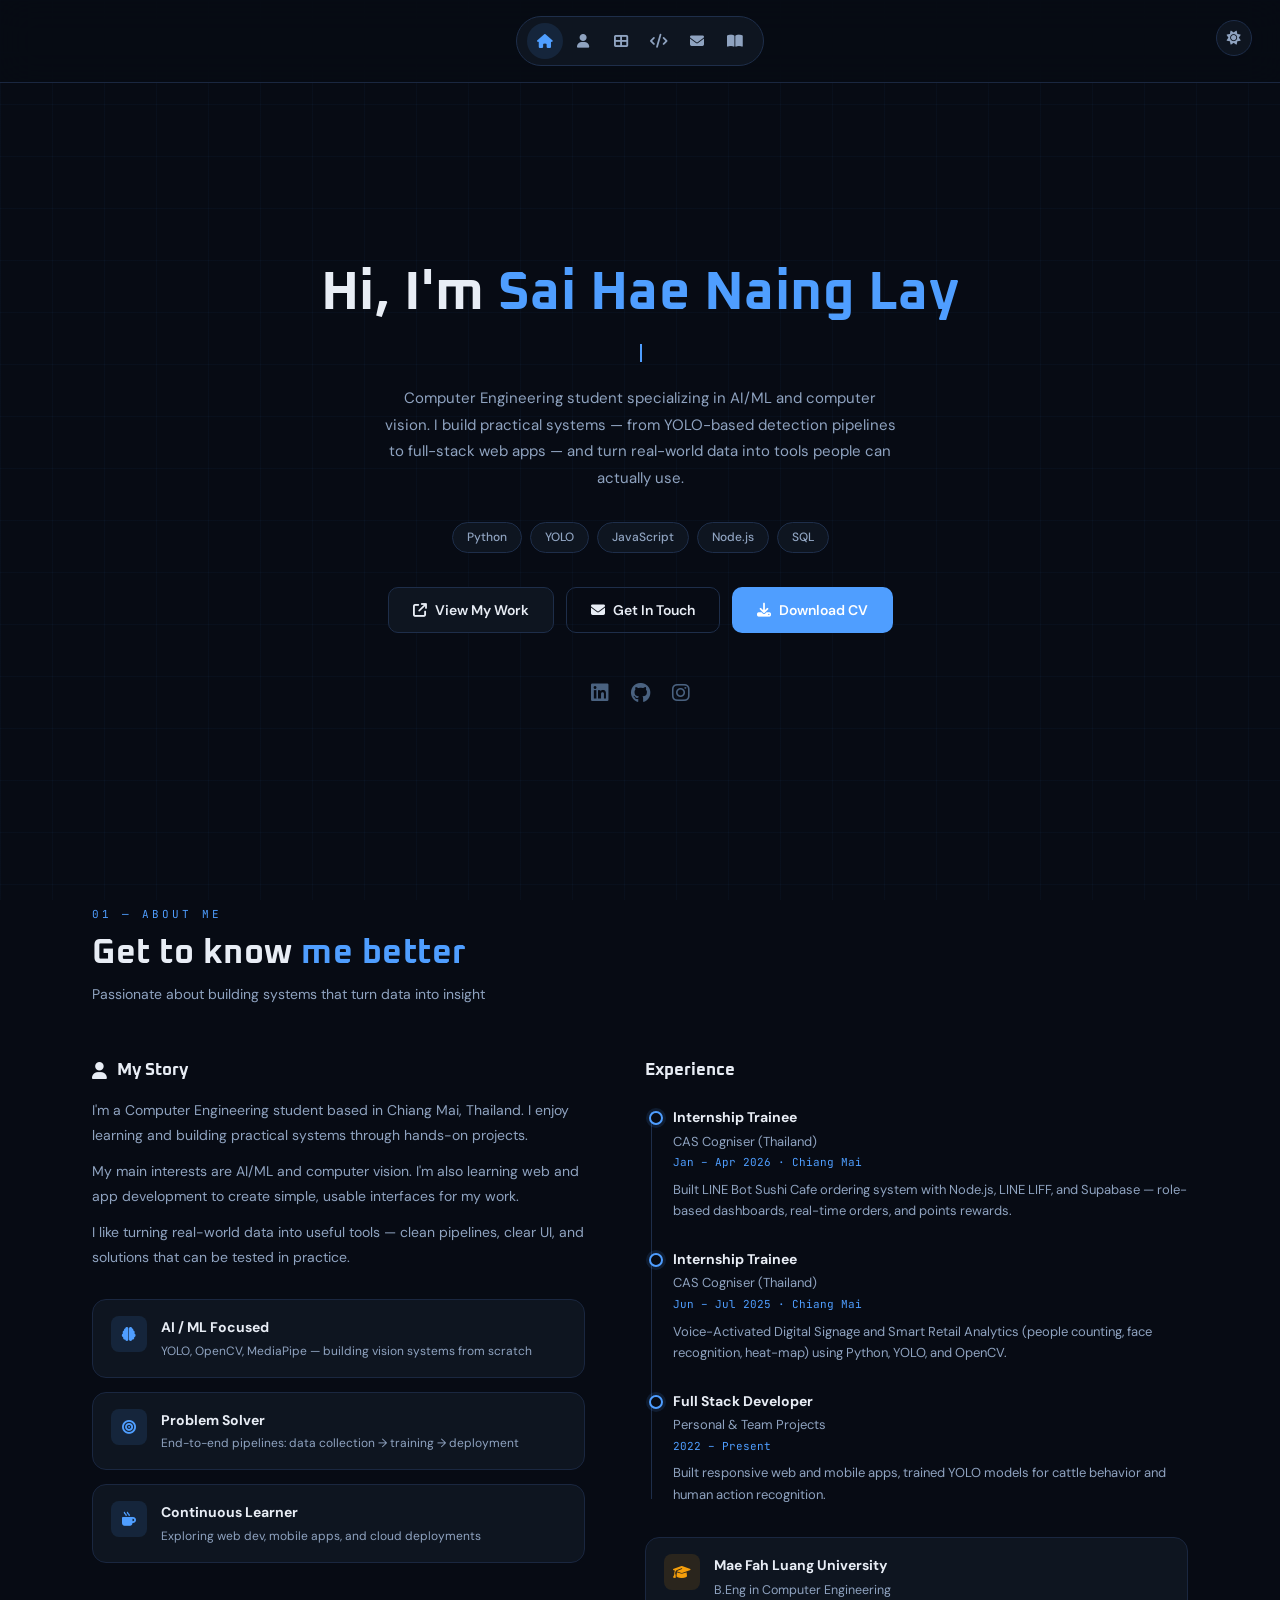
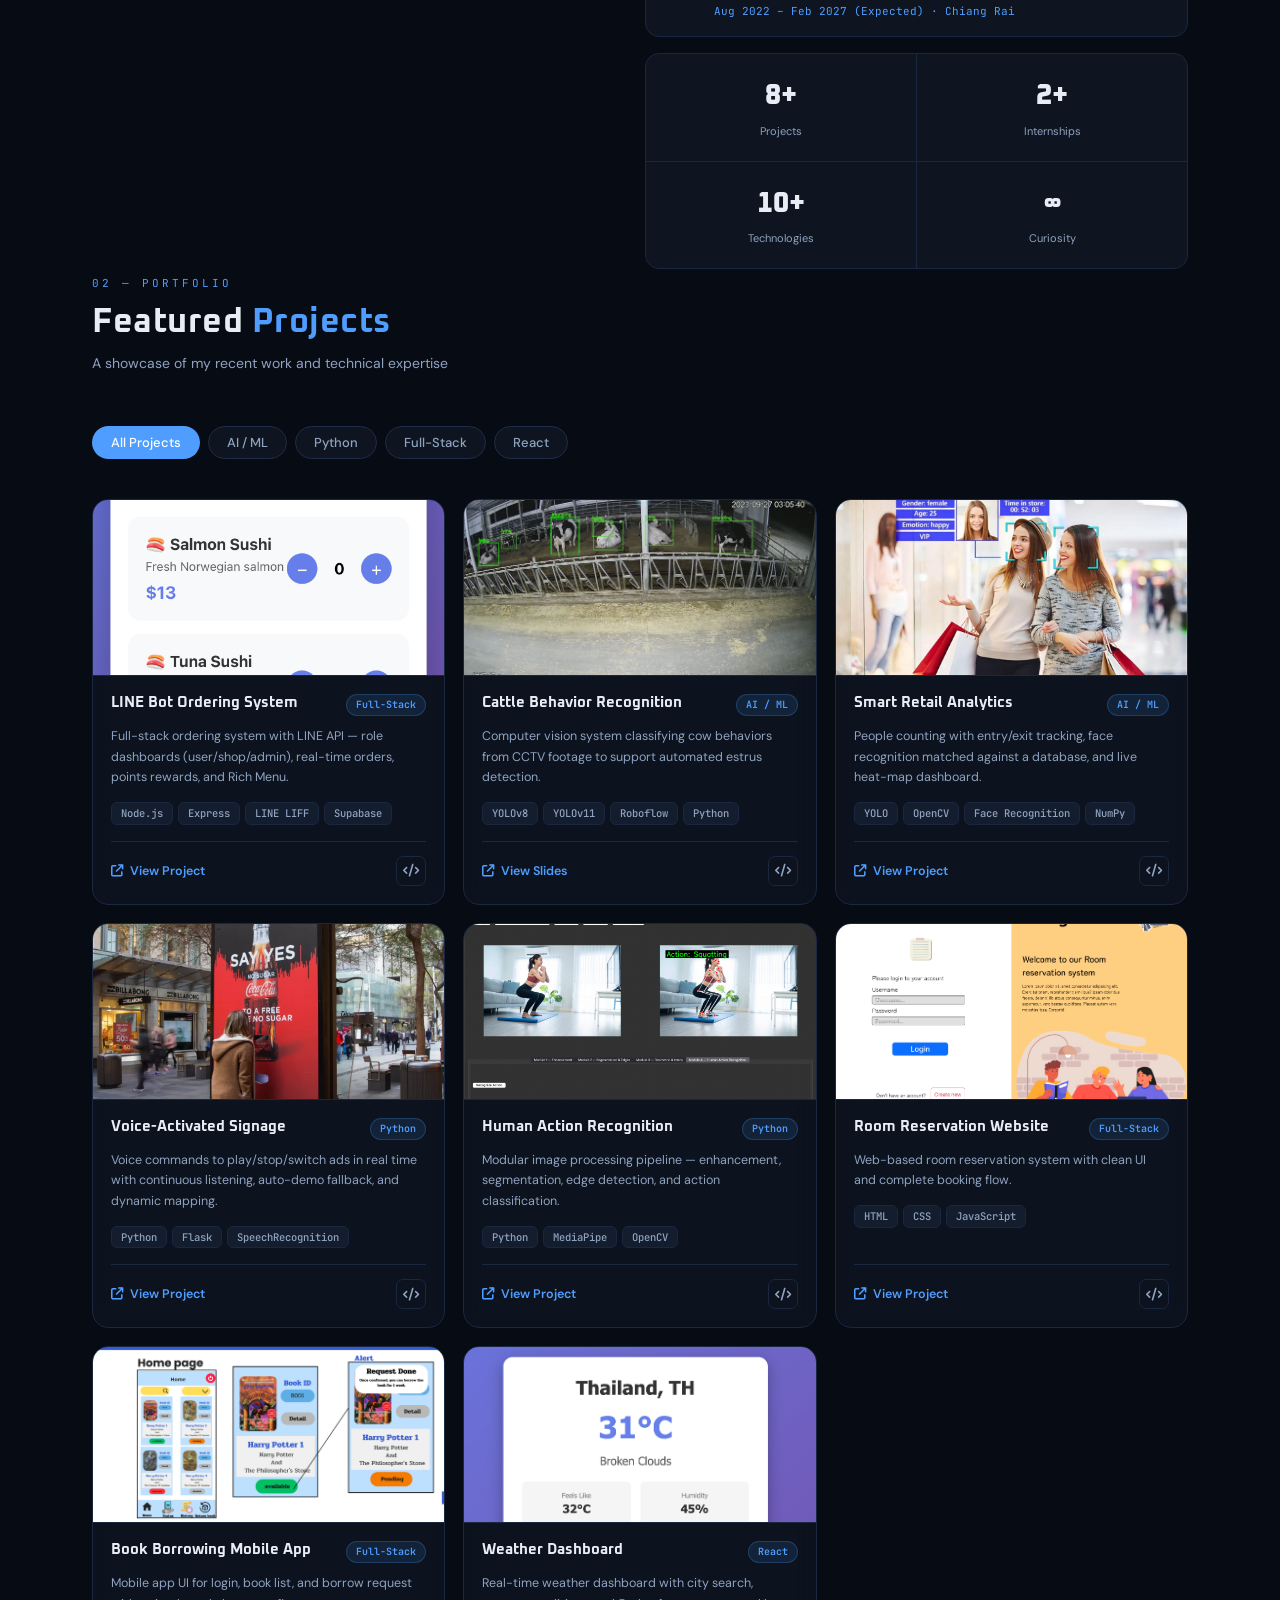
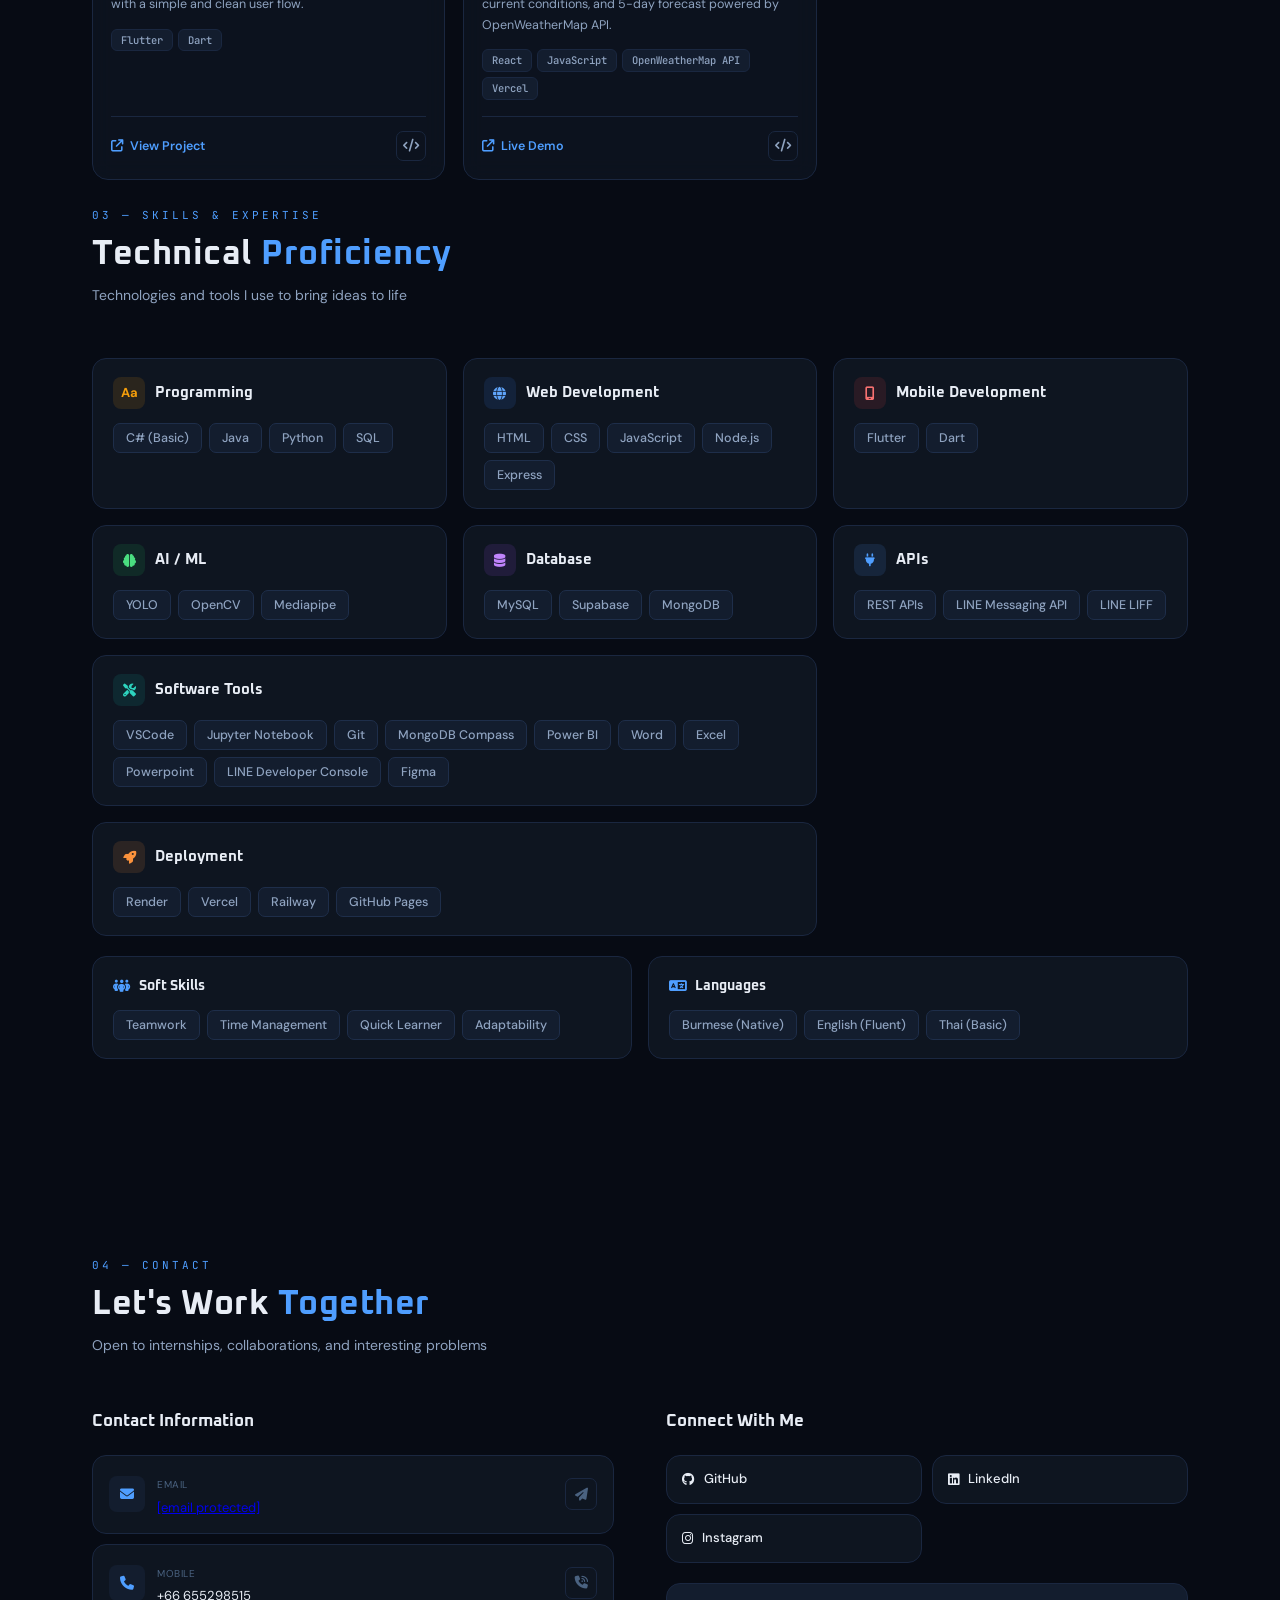
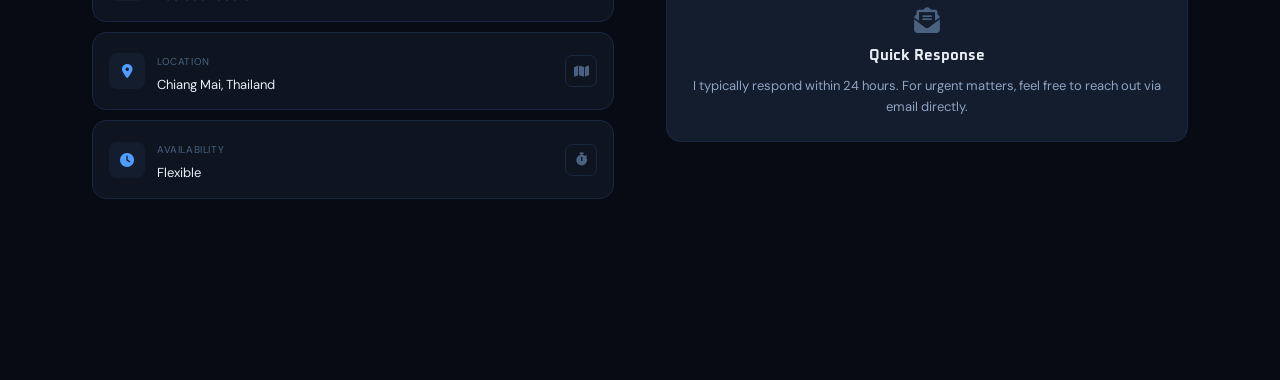
==== index.html @ f3f1a15b "Add Education" ====
<!DOCTYPE html>
<html lang="en">

<head>
  <meta charset="UTF-8" />
  <meta name="viewport" content="width=device-width, initial-scale=1.0" />
  <title>Sai Hae Naing Lay | Portfolio</title>
  <link rel="preconnect" href="https://fonts.googleapis.com" />
  <link rel="preconnect" href="https://fonts.gstatic.com" crossorigin />
  <link
    href="https://fonts.googleapis.com/css2?family=Oxanium:wght@400;500;600;700;800&family=DM+Sans:wght@300;400;500;600&family=JetBrains+Mono:wght@400;500&display=swap"
    rel="stylesheet" />
  <link rel="stylesheet" href="https://cdnjs.cloudflare.com/ajax/libs/font-awesome/6.5.0/css/all.min.css" />
  <link rel="stylesheet" href="style.css" />
</head>

<body>

  <!-- NAV — pill style -->
  <nav id="navbar">
    <div class="nav-inner">
      <ul class="nav-links">
        <li><a href="#home" class="active"><i class="fas fa-house"></i> <span class="tip">Home</span></a></li>
        <li><a href="#about"><i class="fas fa-user"></i> <span class="tip">About</span></a></li>
        <li><a href="#portfolio"><i class="fas fa-table-cells-large"></i> <span class="tip">Projects</span></a></li>
        <li><a href="#skills"><i class="fas fa-code"></i> <span class="tip">Skills</span></a></li>
        <li><a href="#contact"><i class="fas fa-envelope"></i> <span class="tip">Contact</span></a></li>
        <li><a href="blog.html"><i class="fas fa-book-open"></i> <span class="tip">Blog</span></a></li>
      </ul>
    </div>
    <button class="theme-toggle" id="themeToggle" aria-label="Toggle theme">
      <i class="fas fa-sun"></i>
    </button>
  </nav>

  <!-- HERO -->
  <section class="hero" id="home">
    <div class="grid-bg"></div>
    <div class="hero-inner">
      <h1 class="hero-title">Hi, I'm <span class="hero-name">Sai Hae Naing Lay</span></h1>
      <p class="hero-role"><span id="typed"></span><span class="cursor"></span></p>
      <p class="hero-desc">
        Computer Engineering student specializing in AI/ML and computer vision. I build practical systems — from
        YOLO-based detection pipelines to full-stack web apps — and turn real-world data into tools people can actually
        use.
      </p>
      <div class="hero-tags">
        <span class="tag">Python</span><span class="tag">YOLO</span>
        <span class="tag">JavaScript</span><span class="tag">Node.js</span><span class="tag">SQL</span>
      </div>
      <div class="hero-actions">
        <a href="#portfolio" class="btn btn-outline"><i class="fas fa-arrow-up-right-from-square"></i> View My Work</a>
        <a href="#contact" class="btn btn-ghost"><i class="fas fa-envelope"></i> Get In Touch</a>
        <a href="Professional_CV.pdf" target="_blank" class="btn btn-primary"><i class="fas fa-download"></i> Download
          CV</a>
      </div>
      <div class="hero-social">
        <a href="https://www.linkedin.com/in/sai-hae-naing-lay-784866288" target="_blank" aria-label="LinkedIn"><i
            class="fab fa-linkedin"></i></a>
        <a href="https://github.com/AnitaMaxWynn901" target="_blank" aria-label="GitHub"><i
            class="fab fa-github"></i></a>
        <a href="https://www.instagram.com/layhn._0" target="_blank" aria-label="Instagram"><i
            class="fab fa-instagram"></i></a>
      </div>
    </div>
  </section>

  <!-- ABOUT -->
  <section id="about" class="section">
    <div class="grid-bg"></div>
    <div class="section-inner container">
      <div class="section-label">01 — About Me</div>
      <h2 class="section-title">Get to know <span>me better</span></h2>
      <p class="section-sub">Passionate about building systems that turn data into insight</p>

      <div class="about-grid">
        <div class="about-left">
          <div class="story-block">
            <h3><i class="fas fa-user"></i> My Story</h3>
            <p>I'm a Computer Engineering student based in Chiang Mai, Thailand. I enjoy learning and building practical
              systems through hands-on projects.</p>
            <p>My main interests are AI/ML and computer vision. I'm also learning web and app development to create
              simple, usable interfaces for my work.</p>
            <p>I like turning real-world data into useful tools — clean pipelines, clear UI, and solutions that can be
              tested in practice.</p>
          </div>
          <div class="traits">
            <div class="trait">
              <div class="trait-icon"><i class="fas fa-brain"></i></div>
              <div><strong>AI / ML Focused</strong>
                <p>YOLO, OpenCV, MediaPipe — building vision systems from scratch</p>
              </div>
            </div>
            <div class="trait">
              <div class="trait-icon"><i class="fas fa-bullseye"></i></div>
              <div><strong>Problem Solver</strong>
                <p>End-to-end pipelines: data collection → training → deployment</p>
              </div>
            </div>
            <div class="trait">
              <div class="trait-icon"><i class="fas fa-mug-hot"></i></div>
              <div><strong>Continuous Learner</strong>
                <p>Exploring web dev, mobile apps, and cloud deployments</p>
              </div>
            </div>
          </div>
        </div>

        <div class="about-right">
          <h3>Experience</h3>
          <div class="timeline">
            <div class="timeline-item">
              <div class="tl-dot"></div>
              <div class="tl-body">
                <h4>Internship Trainee</h4>
                <p class="tl-company">CAS Cogniser (Thailand)</p>
                <p class="tl-date">Jan – Apr 2026 · Chiang Mai</p>
                <p>Built LINE Bot Sushi Cafe ordering system with Node.js, LINE LIFF, and Supabase — role-based
                  dashboards, real-time orders, and points rewards.</p>
              </div>
            </div>
            <div class="timeline-item">
              <div class="tl-dot"></div>
              <div class="tl-body">
                <h4>Internship Trainee</h4>
                <p class="tl-company">CAS Cogniser (Thailand)</p>
                <p class="tl-date">Jun – Jul 2025 · Chiang Mai</p>
                <p>Voice-Activated Digital Signage and Smart Retail Analytics (people counting, face recognition,
                  heat-map) using Python, YOLO, and OpenCV.</p>
              </div>
            </div>
            <div class="timeline-item">
              <div class="tl-dot"></div>
              <div class="tl-body">
                <h4>Full Stack Developer</h4>
                <p class="tl-company">Personal &amp; Team Projects</p>
                <p class="tl-date">2022 – Present</p>
                <p>Built responsive web and mobile apps, trained YOLO models for cattle behavior and human action
                  recognition.</p>
              </div>
            </div>
          </div>
          <div class="edu-card">
            <div class="edu-header">
              <div class="edu-icon"><i class="fas fa-graduation-cap"></i></div>
              <div>
                <h4>Mae Fah Luang University</h4>
                <p class="edu-degree">B.Eng in Computer Engineering</p>
                <p class="edu-date">Aug 2022 – Feb 2027 (Expected) · Chiang Rai</p>
              </div>
            </div>
          </div>

          <div class="stats-card">
            <div class="stat"><span class="stat-num">8+</span><span class="stat-label">Projects</span></div>
            <div class="stat"><span class="stat-num">2+</span><span class="stat-label">Internships</span></div>
            <div class="stat"><span class="stat-num">10+</span><span class="stat-label">Technologies</span></div>
            <div class="stat"><span class="stat-num">∞</span><span class="stat-label">Curiosity</span></div>
          </div>
        </div>
      </div>
    </div>
  </section>

  <!-- PORTFOLIO -->
  <section id="portfolio" class="section">
    <div class="grid-bg"></div>
    <div class="section-inner container">
      <div class="section-label">02 — Portfolio</div>
      <h2 class="section-title">Featured <span>Projects</span></h2>
      <p class="section-sub">A showcase of my recent work and technical expertise</p>

      <div class="filter-tabs">
        <button class="filter-btn active" data-filter="all">All Projects</button>
        <button class="filter-btn" data-filter="ai">AI / ML</button>
        <button class="filter-btn" data-filter="python">Python</button>
        <button class="filter-btn" data-filter="fullstack">Full-Stack</button>
        <button class="filter-btn" data-filter="react">React</button>
      </div>

      <div class="projects-grid">

        <article class="project-card" data-category="fullstack">
          <div class="project-img-wrap">
            <img src="images/line-bot-sushi.png" alt="LINE Bot">
            <div class="project-overlay"><a href="https://github.com/AnitaMaxWynn901/LINE-app" target="_blank"
                class="overlay-btn"><i class="fas fa-eye"></i></a></div>
          </div>
          <div class="project-body">
            <div class="project-header">
              <h3>LINE Bot Ordering System</h3><span class="project-badge">Full-Stack</span>
            </div>
            <p>Full-stack ordering system with LINE API — role dashboards (user/shop/admin), real-time orders, points
              rewards, and Rich Menu.</p>
            <div class="project-tags"><span>Node.js</span><span>Express</span><span>LINE
                LIFF</span><span>Supabase</span></div>
            <div class="project-actions">
              <a href="https://github.com/AnitaMaxWynn901/LINE-app" target="_blank" class="proj-link"><i
                  class="fas fa-arrow-up-right-from-square"></i> View Project</a>
              <a href="https://github.com/AnitaMaxWynn901/LINE-app" target="_blank" class="proj-link-code"><i
                  class="fas fa-code"></i></a>
            </div>
          </div>
        </article>

        <article class="project-card" data-category="ai">
          <div class="project-img-wrap">
            <img src="images/Result.png" alt="Cow Behavior">
            <div class="project-overlay"><a href="Presentation_Slides.pdf" target="_blank" class="overlay-btn"><i
                  class="fas fa-eye"></i></a></div>
          </div>
          <div class="project-body">
            <div class="project-header">
              <h3>Cattle Behavior Recognition</h3><span class="project-badge">AI / ML</span>
            </div>
            <p>Computer vision system classifying cow behaviors from CCTV footage to support automated estrus detection.
            </p>
            <div class="project-tags"><span>YOLOv8</span><span>YOLOv11</span><span>Roboflow</span><span>Python</span>
            </div>
            <div class="project-actions">
              <a href="Presentation_Slides.pdf" target="_blank" class="proj-link"><i
                  class="fas fa-arrow-up-right-from-square"></i> View Slides</a>
              <a href="Presentation_Slides.pdf" target="_blank" class="proj-link-code"><i class="fas fa-code"></i></a>
            </div>
          </div>
        </article>

        <article class="project-card" data-category="ai">
          <div class="project-img-wrap">
            <img src="images/face-recognition.jpg" alt="Smart Retail">
            <div class="project-overlay"><a href="https://github.com/AnitaMaxWynn901/intern_project" target="_blank"
                class="overlay-btn"><i class="fas fa-eye"></i></a></div>
          </div>
          <div class="project-body">
            <div class="project-header">
              <h3>Smart Retail Analytics</h3><span class="project-badge">AI / ML</span>
            </div>
            <p>People counting with entry/exit tracking, face recognition matched against a database, and live heat-map
              dashboard.</p>
            <div class="project-tags"><span>YOLO</span><span>OpenCV</span><span>Face
                Recognition</span><span>NumPy</span></div>
            <div class="project-actions">
              <a href="https://github.com/AnitaMaxWynn901/intern_project" target="_blank" class="proj-link"><i
                  class="fas fa-arrow-up-right-from-square"></i> View Project</a>
              <a href="https://github.com/AnitaMaxWynn901/intern_project" target="_blank" class="proj-link-code"><i
                  class="fas fa-code"></i></a>
            </div>
          </div>
        </article>

        <article class="project-card" data-category="python">
          <div class="project-img-wrap">
            <img src="images/voice-controlled_ads.webp" alt="Voice Ads">
            <div class="project-overlay"><a href="https://github.com/AnitaMaxWynn901/mini_project" target="_blank"
                class="overlay-btn"><i class="fas fa-eye"></i></a></div>
          </div>
          <div class="project-body">
            <div class="project-header">
              <h3>Voice-Activated Signage</h3><span class="project-badge">Python</span>
            </div>
            <p>Voice commands to play/stop/switch ads in real time with continuous listening, auto-demo fallback, and
              dynamic mapping.</p>
            <div class="project-tags"><span>Python</span><span>Flask</span><span>SpeechRecognition</span></div>
            <div class="project-actions">
              <a href="https://github.com/AnitaMaxWynn901/mini_project" target="_blank" class="proj-link"><i
                  class="fas fa-arrow-up-right-from-square"></i> View Project</a>
              <a href="https://github.com/AnitaMaxWynn901/mini_project" target="_blank" class="proj-link-code"><i
                  class="fas fa-code"></i></a>
            </div>
          </div>
        </article>

        <article class="project-card" data-category="python">
          <div class="project-img-wrap">
            <img src="images/humanaction-reco.PNG" alt="Human Action Recognition">
            <div class="project-overlay"><a href="https://github.com/AnitaMaxWynn901/Image_Processing_GUI-app"
                target="_blank" class="overlay-btn"><i class="fas fa-eye"></i></a></div>
          </div>
          <div class="project-body">
            <div class="project-header">
              <h3>Human Action Recognition</h3><span class="project-badge">Python</span>
            </div>
            <p>Modular image processing pipeline — enhancement, segmentation, edge detection, and action classification.
            </p>
            <div class="project-tags"><span>Python</span><span>MediaPipe</span><span>OpenCV</span></div>
            <div class="project-actions">
              <a href="https://github.com/AnitaMaxWynn901/Image_Processing_GUI-app" target="_blank" class="proj-link"><i
                  class="fas fa-arrow-up-right-from-square"></i> View Project</a>
              <a href="https://github.com/AnitaMaxWynn901/Image_Processing_GUI-app" target="_blank"
                class="proj-link-code"><i class="fas fa-code"></i></a>
            </div>
          </div>
        </article>

        <article class="project-card" data-category="fullstack">
          <div class="project-img-wrap">
            <img src="images/room-reserve.PNG" alt="Room Reservation">
            <div class="project-overlay"><a href="https://github.com/lucasW289/roomReservation" target="_blank"
                class="overlay-btn"><i class="fas fa-eye"></i></a></div>
          </div>
          <div class="project-body">
            <div class="project-header">
              <h3>Room Reservation Website</h3><span class="project-badge">Full-Stack</span>
            </div>
            <p>Web-based room reservation system with clean UI and complete booking flow.</p>
            <div class="project-tags"><span>HTML</span><span>CSS</span><span>JavaScript</span></div>
            <div class="project-actions">
              <a href="https://github.com/lucasW289/roomReservation" target="_blank" class="proj-link"><i
                  class="fas fa-arrow-up-right-from-square"></i> View Project</a>
              <a href="https://github.com/lucasW289/roomReservation" target="_blank" class="proj-link-code"><i
                  class="fas fa-code"></i></a>
            </div>
          </div>
        </article>

        <article class="project-card" data-category="fullstack">
          <div class="project-img-wrap">
            <img src="images/book-borrow.PNG" alt="Book Borrowing">
            <div class="project-overlay"><a href="https://github.com/AnitaMaxWynn901/flutter_basics" target="_blank"
                class="overlay-btn"><i class="fas fa-eye"></i></a></div>
          </div>
          <div class="project-body">
            <div class="project-header">
              <h3>Book Borrowing Mobile App</h3><span class="project-badge">Full-Stack</span>
            </div>
            <p>Mobile app UI for login, book list, and borrow request with a simple and clean user flow.</p>
            <div class="project-tags"><span>Flutter</span><span>Dart</span></div>
            <div class="project-actions">
              <a href="https://github.com/AnitaMaxWynn901/flutter_basics" target="_blank" class="proj-link"><i
                  class="fas fa-arrow-up-right-from-square"></i> View Project</a>
              <a href="https://github.com/AnitaMaxWynn901/flutter_basics" target="_blank" class="proj-link-code"><i
                  class="fas fa-code"></i></a>
            </div>
          </div>
        </article>

        <article class="project-card" data-category="react">
          <div class="project-img-wrap">
            <img src="images/weather-dashboard.png" alt="Weather Dashboard">
            <div class="project-overlay"><a href="https://weather-dashboard-react-mauve.vercel.app/" target="_blank"
                class="overlay-btn"><i class="fas fa-eye"></i></a></div>
          </div>
          <div class="project-body">
            <div class="project-header">
              <h3>Weather Dashboard</h3><span class="project-badge">React</span>
            </div>
            <p>Real-time weather dashboard with city search, current conditions, and 5-day forecast powered by
              OpenWeatherMap API.</p>
            <div class="project-tags"><span>React</span><span>JavaScript</span><span>OpenWeatherMap
                API</span><span>Vercel</span></div>
            <div class="project-actions">
              <a href="https://weather-dashboard-react-mauve.vercel.app/" target="_blank" class="proj-link"><i
                  class="fas fa-arrow-up-right-from-square"></i> Live Demo</a>
              <a href="https://weather-dashboard-react-mauve.vercel.app/" target="_blank" class="proj-link-code"><i
                  class="fas fa-code"></i></a>
            </div>
          </div>
        </article>

      </div>
    </div>
  </section>

  <section id="skills" class="section">
    <div class="grid-bg"></div>
    <div class="section-inner container">
      <div class="section-label">03 — Skills &amp; Expertise</div>
      <h2 class="section-title">Technical <span>Proficiency</span></h2>
      <p class="section-sub">Technologies and tools I use to bring ideas to life</p>

      <div class="skills-layout">

        <div class="skill-cat">
          <div class="skill-cat-header"><span class="skill-cat-icon lang-icon">Aa</span>
            <h3>Programming</h3>
          </div>
          <div class="skill-chips"><span>C# (Basic)</span><span>Java</span><span>Python</span><span>SQL</span></div>
        </div>

        <div class="skill-cat">
          <div class="skill-cat-header"><span class="skill-cat-icon front-icon"><i class="fas fa-globe"></i></span>
            <h3>Web Development</h3>
          </div>
          <div class="skill-chips">
            <span>HTML</span><span>CSS</span><span>JavaScript</span><span>Node.js</span><span>Express</span>
          </div>
        </div>

        <div class="skill-cat">
          <div class="skill-cat-header"><span class="skill-cat-icon mobile-icon"><i
                class="fas fa-mobile-screen"></i></span>
            <h3>Mobile Development</h3>
          </div>
          <div class="skill-chips"><span>Flutter</span><span>Dart</span></div>
        </div>

        <div class="skill-cat">
          <div class="skill-cat-header"><span class="skill-cat-icon ai-icon"><i class="fas fa-brain"></i></span>
            <h3>AI / ML</h3>
          </div>
          <div class="skill-chips"><span>YOLO</span><span>OpenCV</span><span>Mediapipe</span></div>
        </div>

        <div class="skill-cat">
          <div class="skill-cat-header"><span class="skill-cat-icon db-icon"><i class="fas fa-database"></i></span>
            <h3>Database</h3>
          </div>
          <div class="skill-chips"><span>MySQL</span><span>Supabase</span><span>MongoDB</span></div>
        </div>

        <div class="skill-cat">
          <div class="skill-cat-header"><span class="skill-cat-icon api-icon"><i class="fas fa-plug"></i></span>
            <h3>APIs</h3>
          </div>
          <div class="skill-chips"><span>REST APIs</span><span>LINE Messaging API</span><span>LINE LIFF</span></div>
        </div>

        <div class="skill-cat skill-cat-wide">
          <div class="skill-cat-header"><span class="skill-cat-icon tools-icon"><i
                class="fas fa-screwdriver-wrench"></i></span>
            <h3>Software Tools</h3>
          </div>
          <div class="skill-chips"><span>VSCode</span><span>Jupyter Notebook</span><span>Git</span><span>MongoDB
              Compass</span><span>Power BI</span><span>Word</span><span>Excel</span><span>Powerpoint</span><span>LINE
              Developer Console</span><span>Figma</span></div>
        </div>

        <div class="skill-cat skill-cat-wide">
          <div class="skill-cat-header"><span class="skill-cat-icon deploy-icon"><i class="fas fa-rocket"></i></span>
            <h3>Deployment</h3>
          </div>
          <div class="skill-chips"><span>Render</span><span>Vercel</span><span>Railway</span><span>GitHub Pages</span>
          </div>
        </div>

      </div>

      <div class="skills-extra">
        <div class="skills-extra-card">
          <h4><i class="fas fa-people-group"></i> Soft Skills</h4>
          <div class="skill-chips"><span>Teamwork</span><span>Time Management</span><span>Quick
              Learner</span><span>Adaptability</span></div>
        </div>
        <div class="skills-extra-card">
          <h4><i class="fas fa-language"></i> Languages</h4>
          <div class="skill-chips"><span>Burmese (Native)</span><span>English (Fluent)</span><span>Thai (Basic)</span>
          </div>
        </div>
      </div>
    </div>
  </section>

  <!-- CONTACT -->
  <section id="contact" class="section">
    <div class="grid-bg"></div>
    <div class="section-inner container">
      <div class="section-label">04 — Contact</div>
      <h2 class="section-title">Let's Work <span>Together</span></h2>
      <p class="section-sub">Open to internships, collaborations, and interesting problems</p>

      <div class="contact-grid">
        <div class="contact-info">
          <h3>Contact Information</h3>
          <div class="contact-item">
            <div class="ci-icon"><i class="fas fa-envelope"></i></div>
            <div class="ci-text"><span>Email</span>
              <p><a href="/cdn-cgi/l/email-protection" class="__cf_email__"
                  data-cfemail="345c55515a555d5a5358554d0604745359555d581a575b59">[email&#160;protected]</a></p>
            </div>
            <a href="/cdn-cgi/l/email-protection#4d252c28232c24232a212c347f7d0d2a202c2421632e2220" class="ci-action"><i
                class="fas fa-paper-plane"></i></a>
          </div>
          <div class="contact-item">
            <div class="ci-icon"><i class="fas fa-phone"></i></div>
            <div class="ci-text"><span>Mobile</span>
              <p>+66 655298515</p>
            </div>
            <a href="tel:+66655298515" class="ci-action"><i class="fas fa-phone-volume"></i></a>
          </div>
          <div class="contact-item">
            <div class="ci-icon"><i class="fas fa-location-dot"></i></div>
            <div class="ci-text"><span>Location</span>
              <p>Chiang Mai, Thailand</p>
            </div>
            <div class="ci-action"><i class="fas fa-map"></i></div>
          </div>
          <div class="contact-item">
            <div class="ci-icon"><i class="fas fa-clock"></i></div>
            <div class="ci-text"><span>Availability</span>
              <p>Flexible</p>
            </div>
            <div class="ci-action"><i class="fas fa-stopwatch"></i></div>
          </div>
        </div>

        <div class="contact-right">
          <h3>Connect With Me</h3>
          <div class="social-grid">
            <a href="https://github.com/AnitaMaxWynn901" target="_blank" class="social-card"><i
                class="fab fa-github"></i> GitHub</a>
            <a href="https://www.linkedin.com/in/sai-hae-naing-lay-784866288" target="_blank" class="social-card"><i
                class="fab fa-linkedin"></i> LinkedIn</a>
            <a href="https://www.instagram.com/layhn._0" target="_blank" class="social-card"><i
                class="fab fa-instagram"></i> Instagram</a>
          </div>
          <div class="quick-response">
            <i class="fas fa-envelope-open-text"></i>
            <h4>Quick Response</h4>
            <p>I typically respond within 24 hours. For urgent matters, feel free to reach out via email directly.</p>
          </div>
        </div>
      </div>
    </div>
  </section>
---- style.css ----
/* ===== RESET & BASE ===== */
*, *::before, *::after { margin: 0; padding: 0; box-sizing: border-box; }

:root {
  --bg:        #070b14;
  --surface:   #0e1520;
  --surface2:  #131d2e;
  --border:    #1a2740;
  --border2:   #1e2e4a;
  --accent:    #4f9eff;
  --accent2:   #7ec8ff;
  --accent-glow: rgba(79,158,255,0.12);
  --text:      #e8edf5;
  --text2:     #8fa3c0;
  --text3:     #4a6280;
  --radius:    14px;
  --nav-h:     72px;
}

html { scroll-behavior: smooth; }

body {
  font-family: 'DM Sans', system-ui, sans-serif;
  background: var(--bg);
  color: var(--text);
  overflow-x: hidden;
  line-height: 1.6;
}

/* grid overlay */
body::before {
  content: '';
  position: fixed;
  inset: 0;
  background-image:
    linear-gradient(rgba(79,158,255,0.035) 1px, transparent 1px),
    linear-gradient(90deg, rgba(79,158,255,0.035) 1px, transparent 1px);
  background-size: 52px 52px;
  pointer-events: none;
  z-index: 0;
}

/* Light theme */
body.light {
  --bg:        #f2f4f8;
  --surface:   #ffffff;
  --surface2:  #e8ecf2;
  --border:    #d0d8e8;
  --border2:   #c0cce0;
  --text:      #0f1929;
  --text2:     #445066;
  --text3:     #8898aa;
  --accent-glow: rgba(79,158,255,0.09);
}

body.light::before {
  background-image:
    linear-gradient(rgba(79,158,255,0.06) 1px, transparent 1px),
    linear-gradient(90deg, rgba(79,158,255,0.06) 1px, transparent 1px);
}

/* ===== PILL NAVBAR ===== */
#navbar {
  position: fixed;
  top: 0; left: 0; right: 0;
  z-index: 100;
  display: flex;
  align-items: center;
  justify-content: center;
  padding: 16px 40px;
  background: rgba(7,11,20,0.82);
  backdrop-filter: blur(18px);
  border-bottom: 1px solid var(--border);
}

body.light #navbar {
  background: rgba(242,244,248,0.88);
}

.nav-inner {
  display: flex;
  align-items: center;
  gap: 4px;
  background: var(--surface);
  border: 1px solid var(--border2);
  border-radius: 999px;
  padding: 6px 10px;
}

.nav-links { display: flex; gap: 2px; list-style: none; }

.nav-links a {
  position: relative;
  display: flex;
  align-items: center;
  justify-content: center;
  width: 36px; height: 36px;
  border-radius: 50%;
  color: var(--text2);
  font-size: 14px;
  text-decoration: none;
  transition: all 0.2s;
}

.nav-links a:hover,
.nav-links a.active {
  background: var(--accent-glow);
  color: var(--accent);
}

.nav-links a .tip {
  position: absolute;
  top: calc(100% + 10px);
  left: 50%; transform: translateX(-50%);
  background: var(--surface2);
  border: 1px solid var(--border2);
  color: var(--text);
  font-size: 11px;
  padding: 4px 10px;
  border-radius: 8px;
  white-space: nowrap;
  opacity: 0;
  pointer-events: none;
  transition: opacity 0.16s;
  font-family: 'DM Sans', sans-serif;
}

.nav-links a:hover .tip { opacity: 1; }

.theme-toggle {
  position: fixed;
  right: 28px;
  top: 20px;
  display: flex; align-items: center; justify-content: center;
  width: 36px; height: 36px;
  background: var(--surface);
  border: 1px solid var(--border2);
  border-radius: 50%;
  color: var(--text2);
  font-size: 14px;
  cursor: pointer;
  transition: all 0.2s;
  z-index: 101;
}

.theme-toggle:hover { color: var(--accent); border-color: var(--accent); }

/* ===== GRID BG (section level) ===== */
.grid-bg {
  position: absolute;
  inset: 0;
  pointer-events: none;
  z-index: 0;
}

/* ===== SECTIONS ===== */
section {
  position: relative;
  min-height: 100vh;
  display: flex;
  align-items: center;
  justify-content: center;
}

.section-inner {
  position: relative;
  z-index: 1;
  padding: 120px 0 80px;
  width: 100%;
}

.container {
  max-width: 1160px;
  margin: 0 auto;
  padding: 0 32px;
}

/* Section header — tighter, more professional font sizes */
.section-label {
  display: inline-block;
  font-family: 'JetBrains Mono', monospace;
  font-size: 11px;
  letter-spacing: 3px;
  text-transform: uppercase;
  color: var(--accent);
  margin-bottom: 10px;
}

.section-title {
  font-family: 'Oxanium', sans-serif;
  font-size: clamp(22px, 3.2vw, 34px);
  font-weight: 700;
  color: var(--text);
  margin-bottom: 10px;
  line-height: 1.15;
  letter-spacing: 0.5px;
}

.section-title span { color: var(--accent); }

.section-sub {
  font-size: 14px;
  color: var(--text2);
  margin-bottom: 52px;
}

/* ===== HERO ===== */
.hero {
  flex-direction: column;
  justify-content: center;
  text-align: center;
  padding-top: var(--nav-h);
  min-height: 100vh;
  position: relative;
  z-index: 1;
}

.hero-inner {
  position: relative;
  z-index: 1;
  display: flex;
  flex-direction: column;
  align-items: center;
  max-width: 780px;
  margin: 0 auto;
  padding: 0 24px;
}

/* Hero title — also reduced for cleaner look */
.hero-title {
  font-family: 'Oxanium', sans-serif;
  font-size: clamp(26px, 4.8vw, 54px);
  font-weight: 700;
  line-height: 1.12;
  letter-spacing: 0.5px;
  color: var(--text);
  margin-bottom: 14px;
  animation: fadeDown 0.5s 0.05s ease both;
}

.hero-name { color: var(--accent); }

.hero-role {
  font-size: clamp(14px, 2vw, 18px);
  color: var(--text2);
  font-weight: 400;
  margin-bottom: 22px;
  height: 26px;
  animation: fadeDown 0.5s 0.12s ease both;
}

#typed { color: var(--accent); font-weight: 500; }

.cursor {
  display: inline-block; width: 2px; height: 1em;
  background: var(--accent); vertical-align: middle; margin-left: 2px;
  animation: blink 0.7s infinite;
}

@keyframes blink { 0%,49%{opacity:1} 50%,100%{opacity:0} }

.hero-desc {
  max-width: 520px;
  color: var(--text2);
  font-size: 15px;
  line-height: 1.78;
  margin-bottom: 30px;
  animation: fadeDown 0.5s 0.2s ease both;
}

.hero-tags {
  display: flex; flex-wrap: wrap; gap: 8px;
  justify-content: center;
  margin-bottom: 34px;
  animation: fadeDown 0.5s 0.26s ease both;
}

.tag {
  font-size: 12px;
  font-weight: 500;
  padding: 5px 14px;
  border-radius: 999px;
  border: 1px solid var(--border2);
  background: var(--surface);
  color: var(--text2);
  transition: all 0.2s;
}

.tag:hover { border-color: var(--accent); color: var(--accent); background: var(--accent-glow); }

.hero-actions {
  display: flex; flex-wrap: wrap; gap: 12px;
  justify-content: center;
  margin-bottom: 44px;
  animation: fadeDown 0.5s 0.32s ease both;
}

.btn {
  display: inline-flex; align-items: center; gap: 8px;
  padding: 11px 24px;
  border-radius: 10px;
  font-size: 14px;
  font-weight: 600;
  text-decoration: none;
  transition: all 0.2s;
  cursor: pointer;
  border: none;
}

.btn-outline {
  border: 1px solid var(--border2);
  color: var(--text);
  background: var(--surface);
}
.btn-outline:hover { border-color: var(--accent); color: var(--accent); background: var(--accent-glow); transform: translateY(-2px); }

.btn-ghost {
  border: 1px solid var(--border2);
  color: var(--text);
  background: transparent;
}
.btn-ghost:hover { border-color: var(--accent); color: var(--accent); background: var(--accent-glow); transform: translateY(-2px); }

.btn-primary {
  background: var(--accent);
  color: #fff;
  border: 1px solid transparent;
}
.btn-primary:hover { background: var(--accent2); transform: translateY(-2px); box-shadow: 0 8px 28px rgba(79,158,255,0.35); }

.hero-social {
  display: flex; gap: 22px; justify-content: center;
  animation: fadeDown 0.5s 0.38s ease both;
}

.hero-social a {
  font-size: 20px;
  color: var(--text3);
  text-decoration: none;
  transition: all 0.2s;
}
.hero-social a:hover { color: var(--accent); transform: translateY(-3px); }

@keyframes fadeDown {
  from { opacity: 0; transform: translateY(-12px); }
  to   { opacity: 1; transform: translateY(0); }
}

/* ===== ABOUT ===== */
.about-grid {
  display: grid;
  grid-template-columns: 1fr 1.1fr;
  gap: 60px;
  align-items: start;
}

.story-block h3 {
  font-family: 'Oxanium', sans-serif;
  font-size: 17px; font-weight: 700;
  margin-bottom: 14px;
  display: flex; align-items: center; gap: 10px;
  color: var(--text);
}

.story-block p { color: var(--text2); font-size: 14px; margin-bottom: 12px; line-height: 1.75; }

.traits { margin-top: 30px; display: flex; flex-direction: column; gap: 14px; }

.trait {
  display: flex; align-items: flex-start; gap: 14px;
  padding: 16px 18px;
  background: var(--surface);
  border: 1px solid var(--border);
  border-radius: var(--radius);
  transition: border-color 0.2s;
}
.trait:hover { border-color: var(--border2); }

.trait-icon {
  width: 36px; height: 36px; flex-shrink: 0;
  border-radius: 8px;
  background: var(--accent-glow);
  display: flex; align-items: center; justify-content: center;
  color: var(--accent); font-size: 14px;
}

.trait strong { display: block; font-size: 14px; color: var(--text); margin-bottom: 3px; }
.trait p { font-size: 12px; color: var(--text2); margin: 0; }

.about-right > h3 {
  font-family: 'Oxanium', sans-serif;
  font-size: 17px; font-weight: 700;
  margin-bottom: 22px; color: var(--text);
}

.timeline { position: relative; padding-left: 28px; margin-bottom: 32px; }

.timeline::before {
  content: '';
  position: absolute;
  left: 6px; top: 6px; bottom: 6px;
  width: 1px; background: var(--border2);
}

.timeline-item { position: relative; margin-bottom: 26px; }

.tl-dot {
  position: absolute;
  left: -24px; top: 5px;
  width: 14px; height: 14px;
  border-radius: 50%;
  background: var(--bg);
  border: 2px solid var(--accent);
  box-shadow: 0 0 0 3px var(--accent-glow);
}

.tl-body h4 { font-size: 14px; font-weight: 700; margin-bottom: 3px; color: var(--text); }
.tl-company { font-size: 13px; color: var(--text2); margin-bottom: 2px; }
.tl-date { font-size: 11px; color: var(--accent); font-family: 'JetBrains Mono', monospace; margin-bottom: 7px; }
.tl-body > p:last-child { font-size: 13px; color: var(--text2); line-height: 1.65; }

.stats-card {
  display: grid; grid-template-columns: 1fr 1fr;
  gap: 1px; background: var(--border);
  border: 1px solid var(--border); border-radius: var(--radius); overflow: hidden;
}

.stat {
  background: var(--surface); padding: 20px;
  display: flex; flex-direction: column; align-items: center; gap: 4px;
}

.stat-num {
  font-family: 'Oxanium', sans-serif;
  font-size: 28px; font-weight: 800; color: var(--text);
}

.stat-label { font-size: 11px; color: var(--text2); text-align: center; }

/* Education card */
.edu-card {
  padding: 16px 18px;
  background: var(--surface);
  border: 1px solid var(--border);
  border-radius: var(--radius);
  margin-bottom: 16px;
  transition: border-color 0.2s;
}
.edu-card:hover { border-color: var(--border2); }

.edu-header {
  display: flex; align-items: flex-start; gap: 14px;
}

.edu-icon {
  width: 36px; height: 36px; flex-shrink: 0;
  border-radius: 8px;
  background: rgba(245,158,11,0.12);
  display: flex; align-items: center; justify-content: center;
  color: #f59e0b; font-size: 14px;
}

.edu-header h4 { font-size: 14px; font-weight: 700; color: var(--text); margin-bottom: 3px; }
.edu-degree    { font-size: 12.5px; color: var(--text2); margin-bottom: 3px; }
.edu-date      { font-size: 11px; color: var(--accent); font-family: 'JetBrains Mono', monospace; }

/* ===== PORTFOLIO ===== */
.filter-tabs { display: flex; flex-wrap: wrap; gap: 8px; margin-bottom: 40px; }

.filter-btn {
  padding: 7px 18px;
  border-radius: 999px;
  font-size: 13px; font-weight: 500;
  border: 1px solid var(--border2);
  background: var(--surface);
  color: var(--text2);
  cursor: pointer; transition: all 0.2s;
  font-family: 'DM Sans', sans-serif;
}

.filter-btn.active, .filter-btn:hover {
  background: var(--accent); color: #fff; border-color: transparent;
}

.projects-grid {
  display: grid;
  grid-template-columns: repeat(3, 1fr);
  gap: 18px;
}

.project-card {
  background: rgba(14,21,32,0.85);
  border: 1px solid var(--border);
  border-radius: 16px; overflow: hidden;
  display: flex; flex-direction: column;
  transition: all 0.26s;
  backdrop-filter: blur(10px);
}

body.light .project-card { background: rgba(255,255,255,0.9); }

.project-card:hover {
  border-color: var(--accent);
  transform: translateY(-5px);
  box-shadow: 0 20px 50px rgba(0,0,0,0.4);
}

.project-card.hidden { display: none; }

.project-img-wrap {
  position: relative; overflow: hidden; height: 176px;
}

.project-img-wrap img {
  width: 100%; height: 100%;
  object-fit: cover; display: block;
  border-bottom: 1px solid var(--border);
  transition: transform 0.4s;
}

.project-card:hover .project-img-wrap img { transform: scale(1.05); }

.project-overlay {
  position: absolute; inset: 0;
  background: rgba(0,0,0,0.46);
  display: flex; align-items: center; justify-content: center; gap: 10px;
  opacity: 0; transition: opacity 0.24s;
}

.project-card:hover .project-overlay { opacity: 1; }

.overlay-btn {
  width: 40px; height: 40px; border-radius: 50%;
  background: rgba(255,255,255,0.14); border: 1px solid rgba(255,255,255,0.28);
  color: #fff; display: flex; align-items: center; justify-content: center;
  font-size: 15px; text-decoration: none; transition: background 0.2s;
}
.overlay-btn:hover { background: rgba(255,255,255,0.25); }

.project-body { padding: 18px; flex: 1; display: flex; flex-direction: column; }

.project-header {
  display: flex; justify-content: space-between; align-items: flex-start;
  gap: 8px; margin-bottom: 10px;
}

.project-header h3 {
  font-family: 'Oxanium', sans-serif;
  font-size: 14.5px; font-weight: 700; line-height: 1.3; color: var(--text);
}

.project-badge {
  flex-shrink: 0;
  padding: 2px 9px; border-radius: 999px;
  font-size: 10px; font-weight: 600;
  background: var(--accent-glow); color: var(--accent);
  border: 1px solid rgba(79,158,255,0.22);
  font-family: 'JetBrains Mono', monospace;
}

.project-body > p { font-size: 12.5px; color: var(--text2); line-height: 1.65; margin-bottom: 14px; }

.project-tags { display: flex; flex-wrap: wrap; gap: 5px; margin-bottom: 16px; }

.project-tags span {
  padding: 2px 9px; font-size: 10.5px; font-weight: 500;
  border-radius: 6px;
  background: var(--surface2); border: 1px solid var(--border);
  color: var(--text2);
  font-family: 'JetBrains Mono', monospace;
}

.project-actions {
  display: flex; align-items: center; justify-content: space-between;
  margin-top: auto; padding-top: 14px; border-top: 1px solid var(--border);
}

.proj-link {
  display: flex; align-items: center; gap: 6px;
  font-size: 12.5px; font-weight: 600;
  color: var(--accent); text-decoration: none; transition: gap 0.18s;
}
.proj-link:hover { gap: 10px; }

.proj-link-code {
  display: flex; align-items: center; justify-content: center;
  width: 30px; height: 30px;
  border: 1px solid var(--border);
  border-radius: 7px; font-size: 13px;
  color: var(--text2); text-decoration: none; transition: all 0.2s;
}
.proj-link-code:hover { border-color: var(--accent); color: var(--accent); }

/* ===== SKILLS ===== */
.skills-layout {
  display: grid;
  grid-template-columns: repeat(3, 1fr);
  gap: 16px;
  margin-bottom: 20px;
}

.skill-cat {
  padding: 18px 20px;
  background: var(--surface);
  border: 1px solid var(--border);
  border-radius: var(--radius);
  transition: border-color 0.2s;
}
.skill-cat:hover { border-color: var(--border2); }

.skill-cat-wide { grid-column: span 2; }

.skill-cat-header { display: flex; align-items: center; gap: 10px; margin-bottom: 14px; }
.skill-cat-header h3 { font-family: 'Oxanium', sans-serif; font-size: 15px; font-weight: 700; color: var(--text); }

.skill-cat-icon {
  width: 32px; height: 32px; border-radius: 8px;
  display: flex; align-items: center; justify-content: center;
  font-size: 13px; font-weight: 700; flex-shrink: 0;
}

.lang-icon   { background: rgba(245,158,11,0.12); color: #f59e0b; }
.front-icon  { background: rgba(59,130,246,0.12);  color: #60a5fa; }
.mobile-icon { background: rgba(239,68,68,0.12);   color: #f87171; }
.ai-icon     { background: rgba(34,197,94,0.12);   color: #4ade80; }
.db-icon     { background: rgba(168,85,247,0.12);  color: #c084fc; }
.api-icon    { background: rgba(79,158,255,0.12);  color: var(--accent); }
.tools-icon  { background: rgba(20,184,166,0.12);  color: #2dd4bf; }
.deploy-icon { background: rgba(251,146,60,0.12);  color: #fb923c; }

.skill-chips { display: flex; flex-wrap: wrap; gap: 7px; }

.skill-chips span {
  padding: 4px 12px; border-radius: 7px;
  font-size: 12.5px; font-weight: 500;
  background: var(--surface2); border: 1px solid var(--border2);
  color: var(--text2); transition: all 0.2s;
}
.skill-chips span:hover { border-color: var(--accent); color: var(--accent); background: var(--accent-glow); }

.skills-extra {
  display: grid; grid-template-columns: 1fr 1fr;
  gap: 16px; margin-top: 16px;
}

.skills-extra-card {
  padding: 18px 20px;
  background: var(--surface); border: 1px solid var(--border); border-radius: var(--radius);
}

.skills-extra-card h4 {
  font-family: 'Oxanium', sans-serif;
  font-size: 14px; font-weight: 700;
  color: var(--text); margin-bottom: 12px;
  display: flex; align-items: center; gap: 8px;
}

.skills-extra-card h4 i { color: var(--accent); }

/* ===== CONTACT ===== */
.contact-grid { display: grid; grid-template-columns: 1fr 1fr; gap: 52px; }

.contact-info > h3,
.contact-right > h3 {
  font-family: 'Oxanium', sans-serif;
  font-size: 17px; font-weight: 700; margin-bottom: 20px; color: var(--text);
}

.contact-item {
  display: flex; align-items: center; gap: 12px;
  padding: 14px 16px;
  background: var(--surface); border: 1px solid var(--border);
  border-radius: var(--radius); margin-bottom: 10px;
}

.ci-icon {
  width: 36px; height: 36px; flex-shrink: 0;
  border-radius: 8px; background: var(--surface2);
  display: flex; align-items: center; justify-content: center;
  font-size: 14px; color: var(--accent);
}

.ci-text { flex: 1; }
.ci-text span { font-size: 10px; color: var(--text3); text-transform: uppercase; letter-spacing: .06em; }
.ci-text p  { font-size: 13px; color: var(--text); margin-top: 2px; }

.ci-action {
  width: 32px; height: 32px; flex-shrink: 0;
  border: 1px solid var(--border); border-radius: 7px;
  display: flex; align-items: center; justify-content: center;
  font-size: 13px; color: var(--text3); text-decoration: none; transition: all 0.2s;
}
.ci-action:hover { border-color: var(--accent); color: var(--accent); }

.social-grid {
  display: grid; grid-template-columns: 1fr 1fr; gap: 10px; margin-bottom: 20px;
}

.social-card {
  display: flex; align-items: center; gap: 9px;
  padding: 13px 15px;
  background: var(--surface); border: 1px solid var(--border); border-radius: var(--radius);
  font-size: 13px; font-weight: 500; color: var(--text); text-decoration: none; transition: all 0.2s;
}
.social-card:hover { border-color: var(--accent); color: var(--accent); background: var(--accent-glow); }

.quick-response {
  padding: 24px; background: var(--surface2); border: 1px solid var(--border);
  border-radius: var(--radius); text-align: center;
}
.quick-response i { font-size: 26px; color: var(--text3); margin-bottom: 10px; display: block; }
.quick-response h4 { font-family: 'Oxanium', sans-serif; font-size: 15px; font-weight: 700; margin-bottom: 8px; color: var(--text); }
.quick-response p  { font-size: 13px; line-height: 1.6; color: var(--text2); }

/* ===== FOOTER ===== */
footer {
  text-align: center;
  padding: 28px;
  border-top: 1px solid var(--border);
  font-size: 13px;
  color: var(--text3);
  position: relative; z-index: 1;
}
footer span { color: var(--accent); }

/* ===== SCROLL REVEAL ===== */
.reveal {
  opacity: 0; transform: translateY(20px);
  transition: opacity 0.55s ease, transform 0.55s ease;
}
.reveal.visible { opacity: 1; transform: translateY(0); }

/* ===== RESPONSIVE ===== */
@media (max-width: 1024px) {
  .projects-grid { grid-template-columns: repeat(2, 1fr); }
  .skills-layout { grid-template-columns: repeat(2, 1fr); }
  .skill-cat-wide { grid-column: span 2; }
}

@media (max-width: 768px) {
  .about-grid    { grid-template-columns: 1fr; }
  .projects-grid { grid-template-columns: 1fr; }
  .contact-grid  { grid-template-columns: 1fr; }
  .social-grid   { grid-template-columns: 1fr; }
  .skills-layout { grid-template-columns: 1fr; }
  .skill-cat-wide { grid-column: span 1; }
  .skills-extra  { grid-template-columns: 1fr; }

  #navbar { padding: 14px 16px; }
  .theme-toggle { right: 14px; top: 16px; }
  .section-inner { padding: 100px 0 60px; }
  .container { padding: 0 20px; }
}

@media (max-width: 480px) {
  .hero-actions { flex-direction: column; align-items: stretch; }
  .btn { justify-content: center; }
}
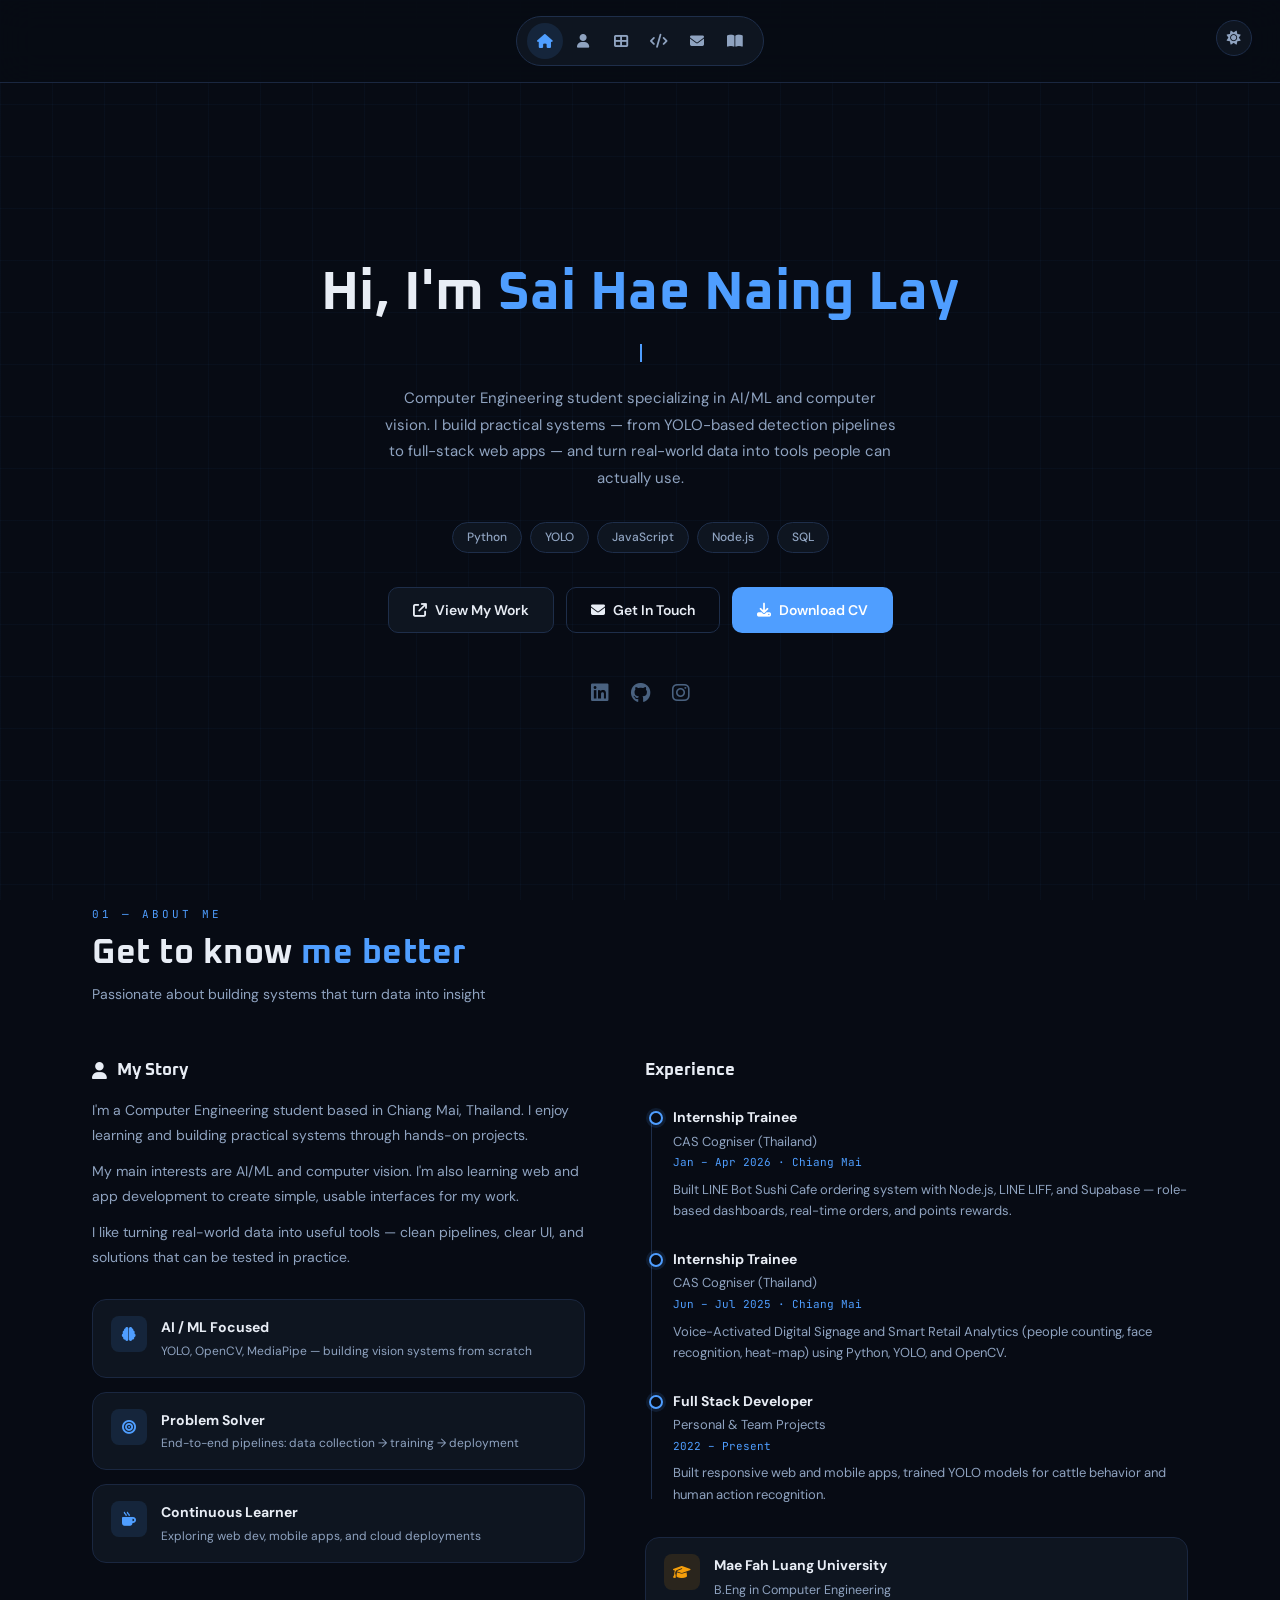
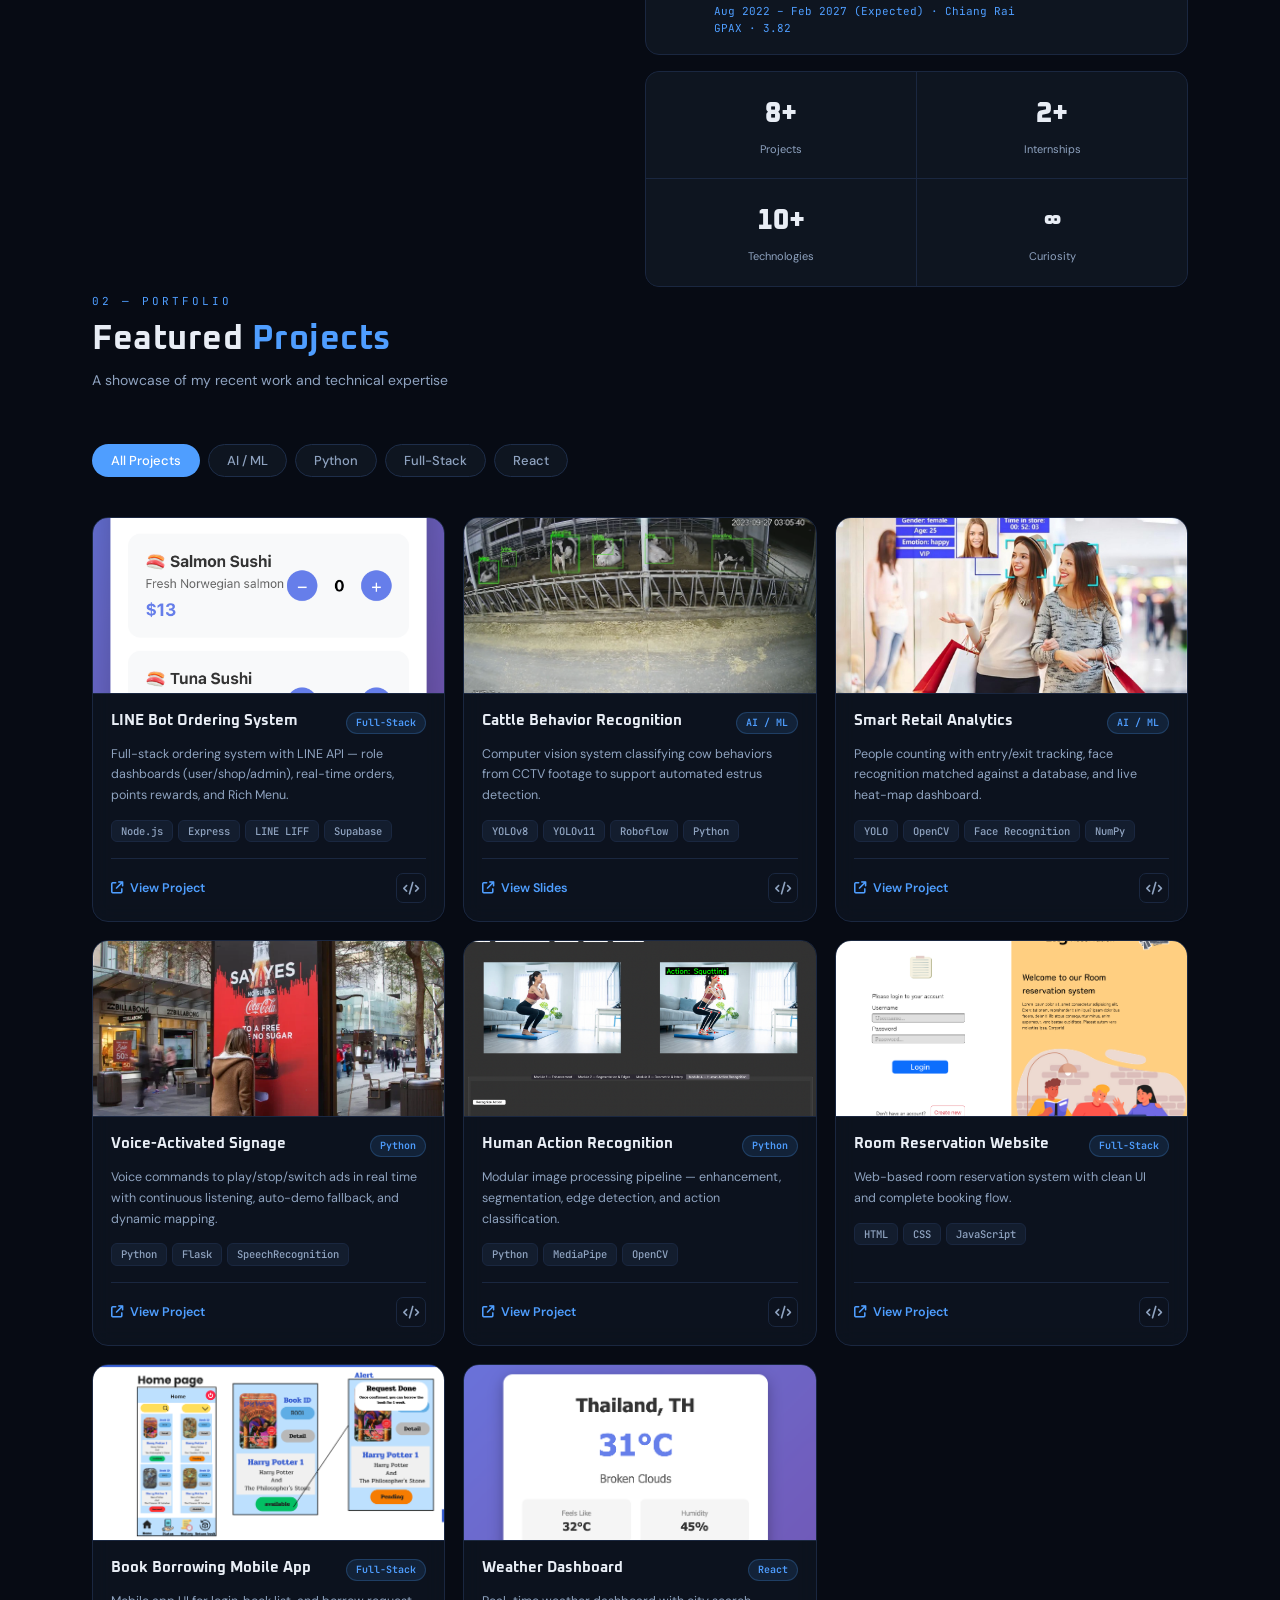
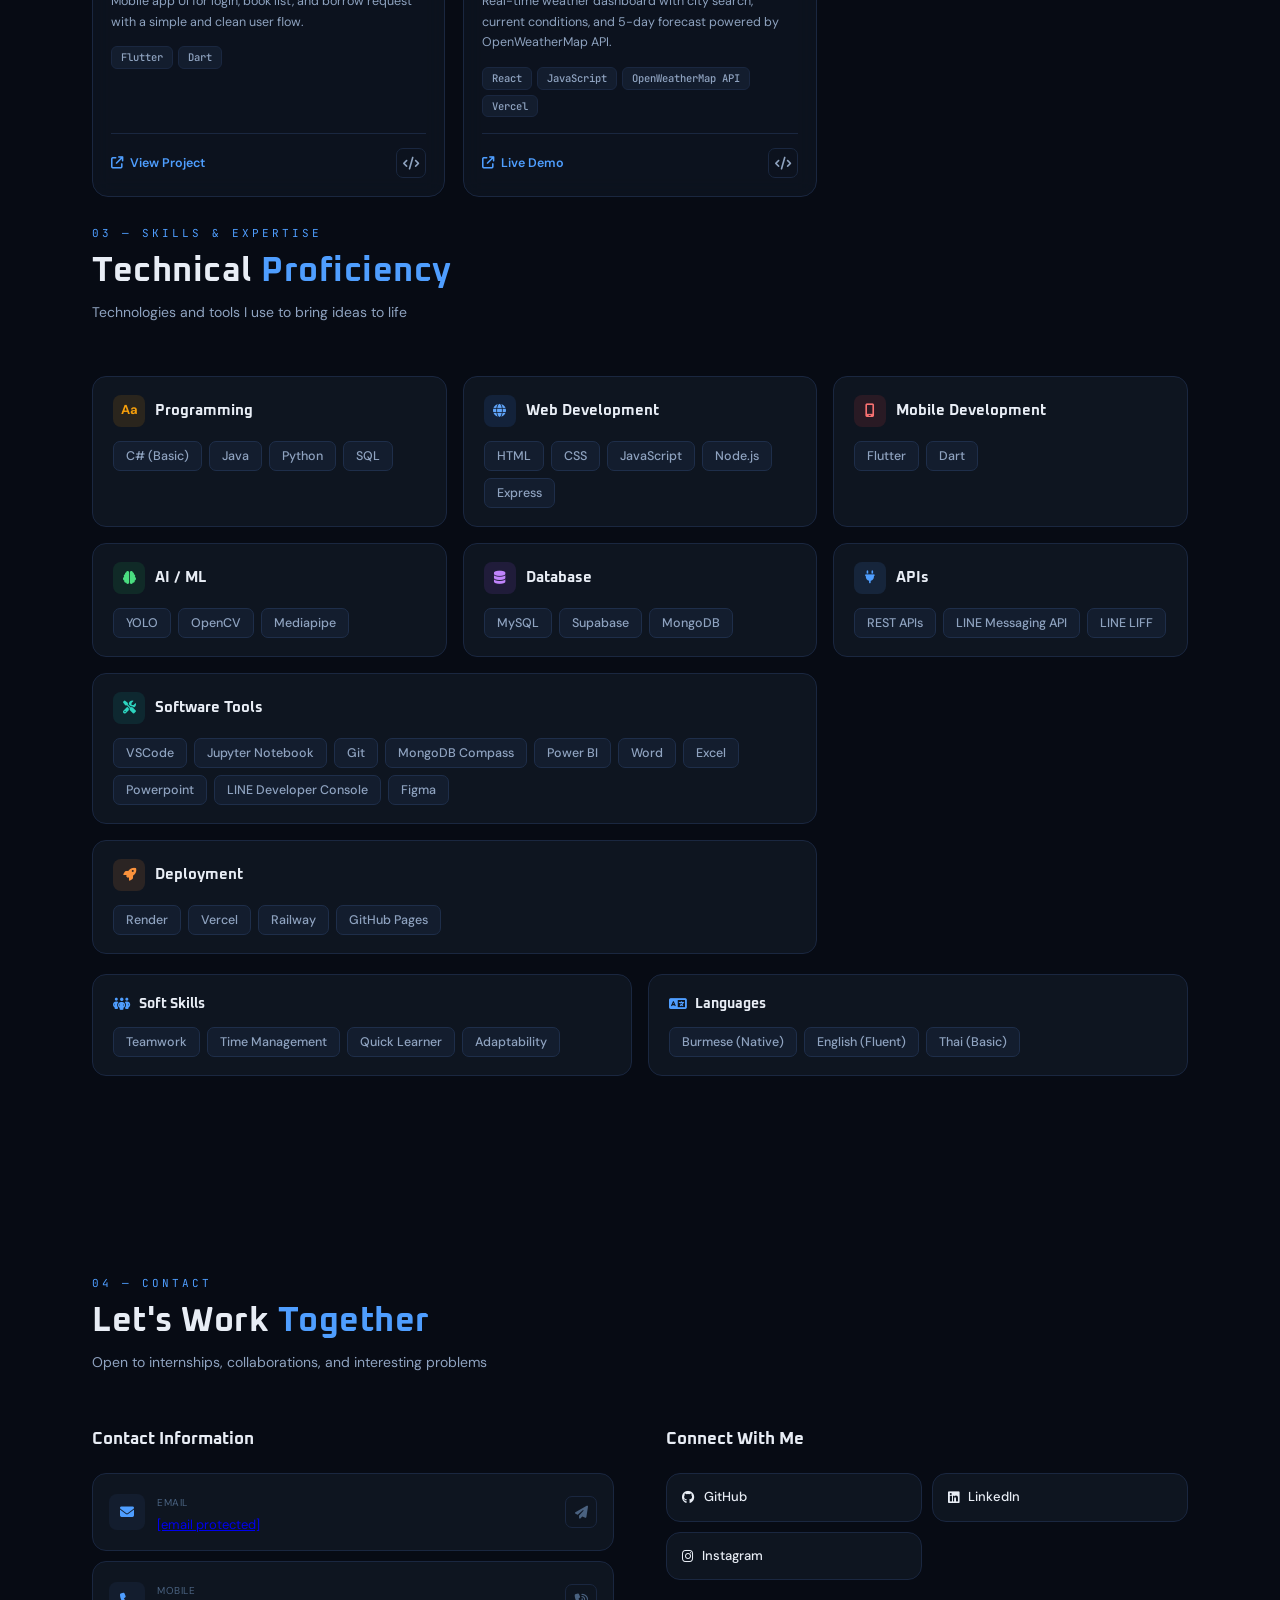
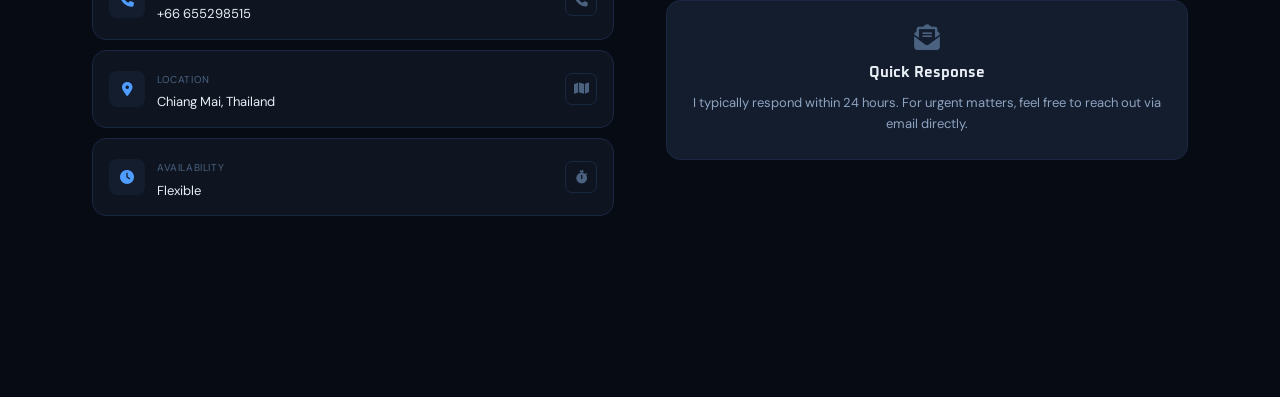
==== commit a202cad5: "Fixing Cards" ====
--- a/index.html
+++ b/index.html
@@ -147,6 +147,7 @@
                 <h4>Mae Fah Luang University</h4>
                 <p class="edu-degree">B.Eng in Computer Engineering</p>
                 <p class="edu-date">Aug 2022 – Feb 2027 (Expected) · Chiang Rai</p>
+                <p class="edu-date">GPAX · 3.82</p>
               </div>
             </div>
           </div>
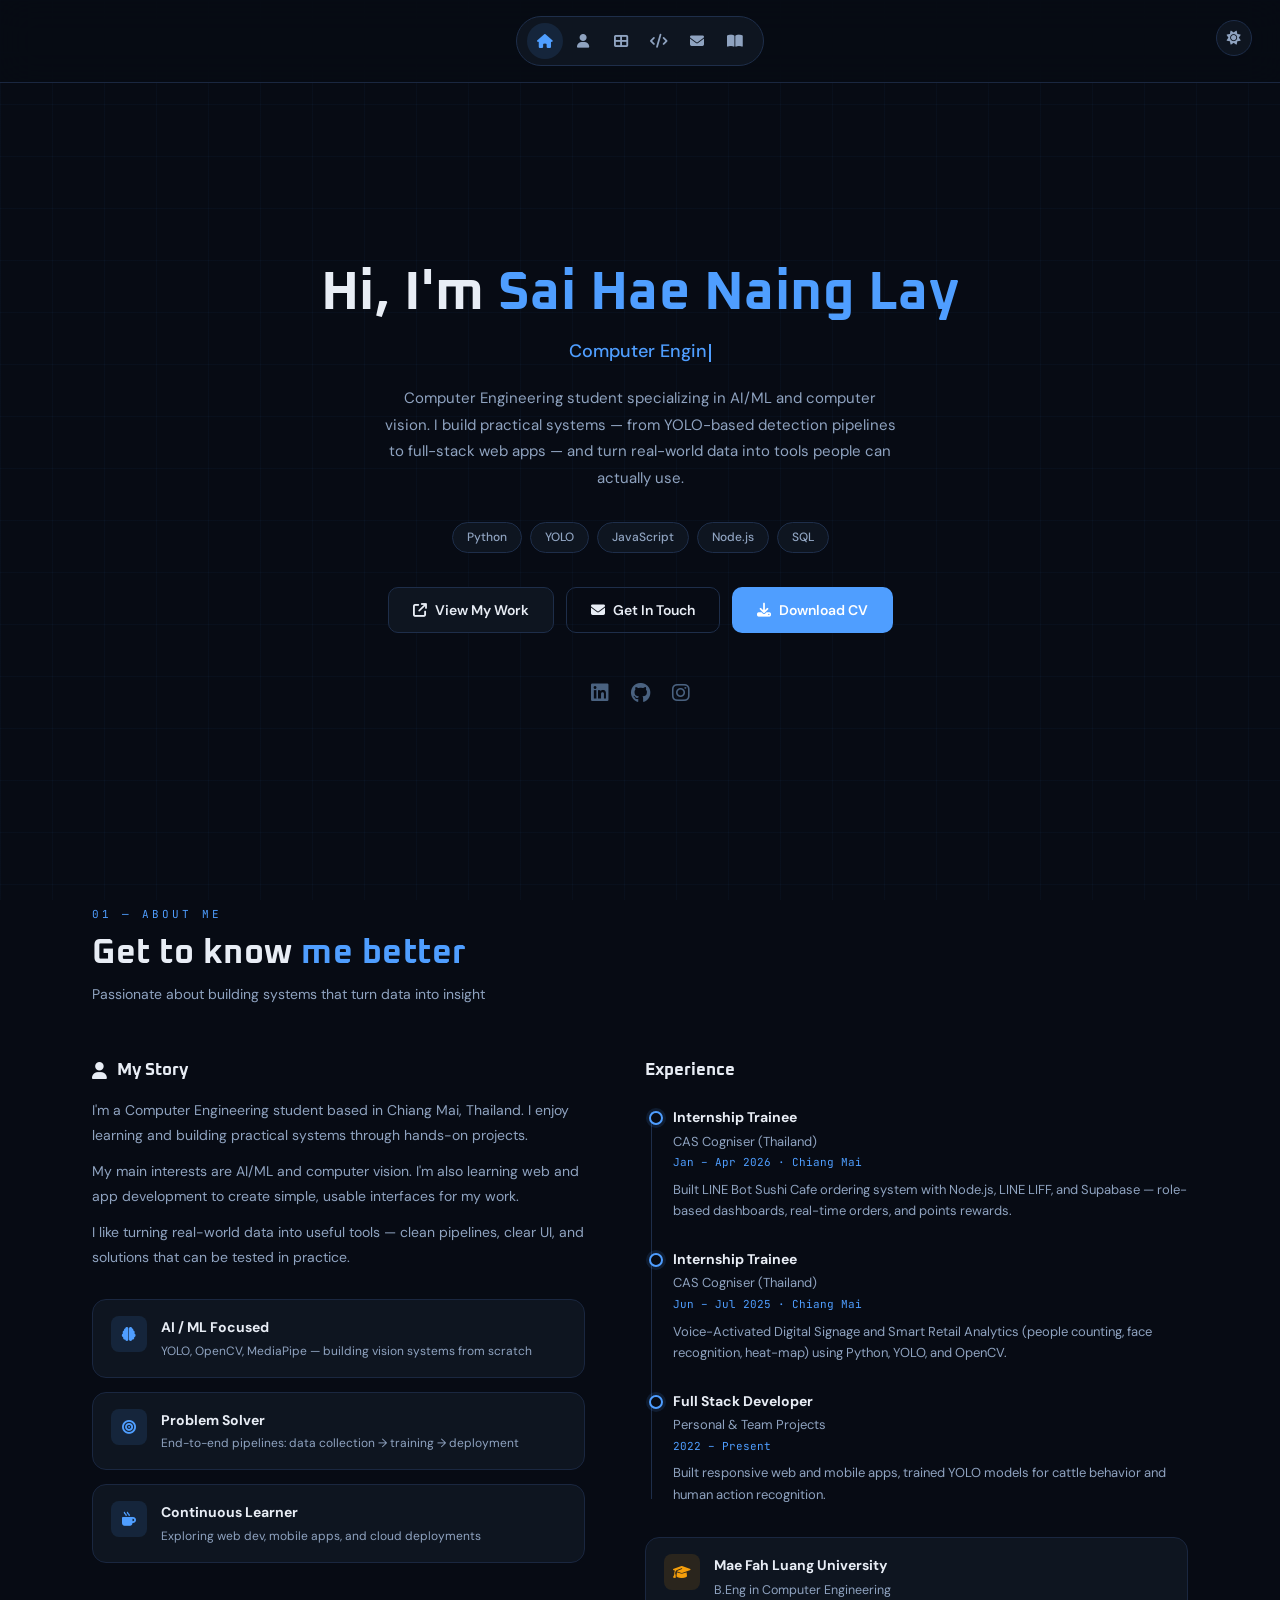
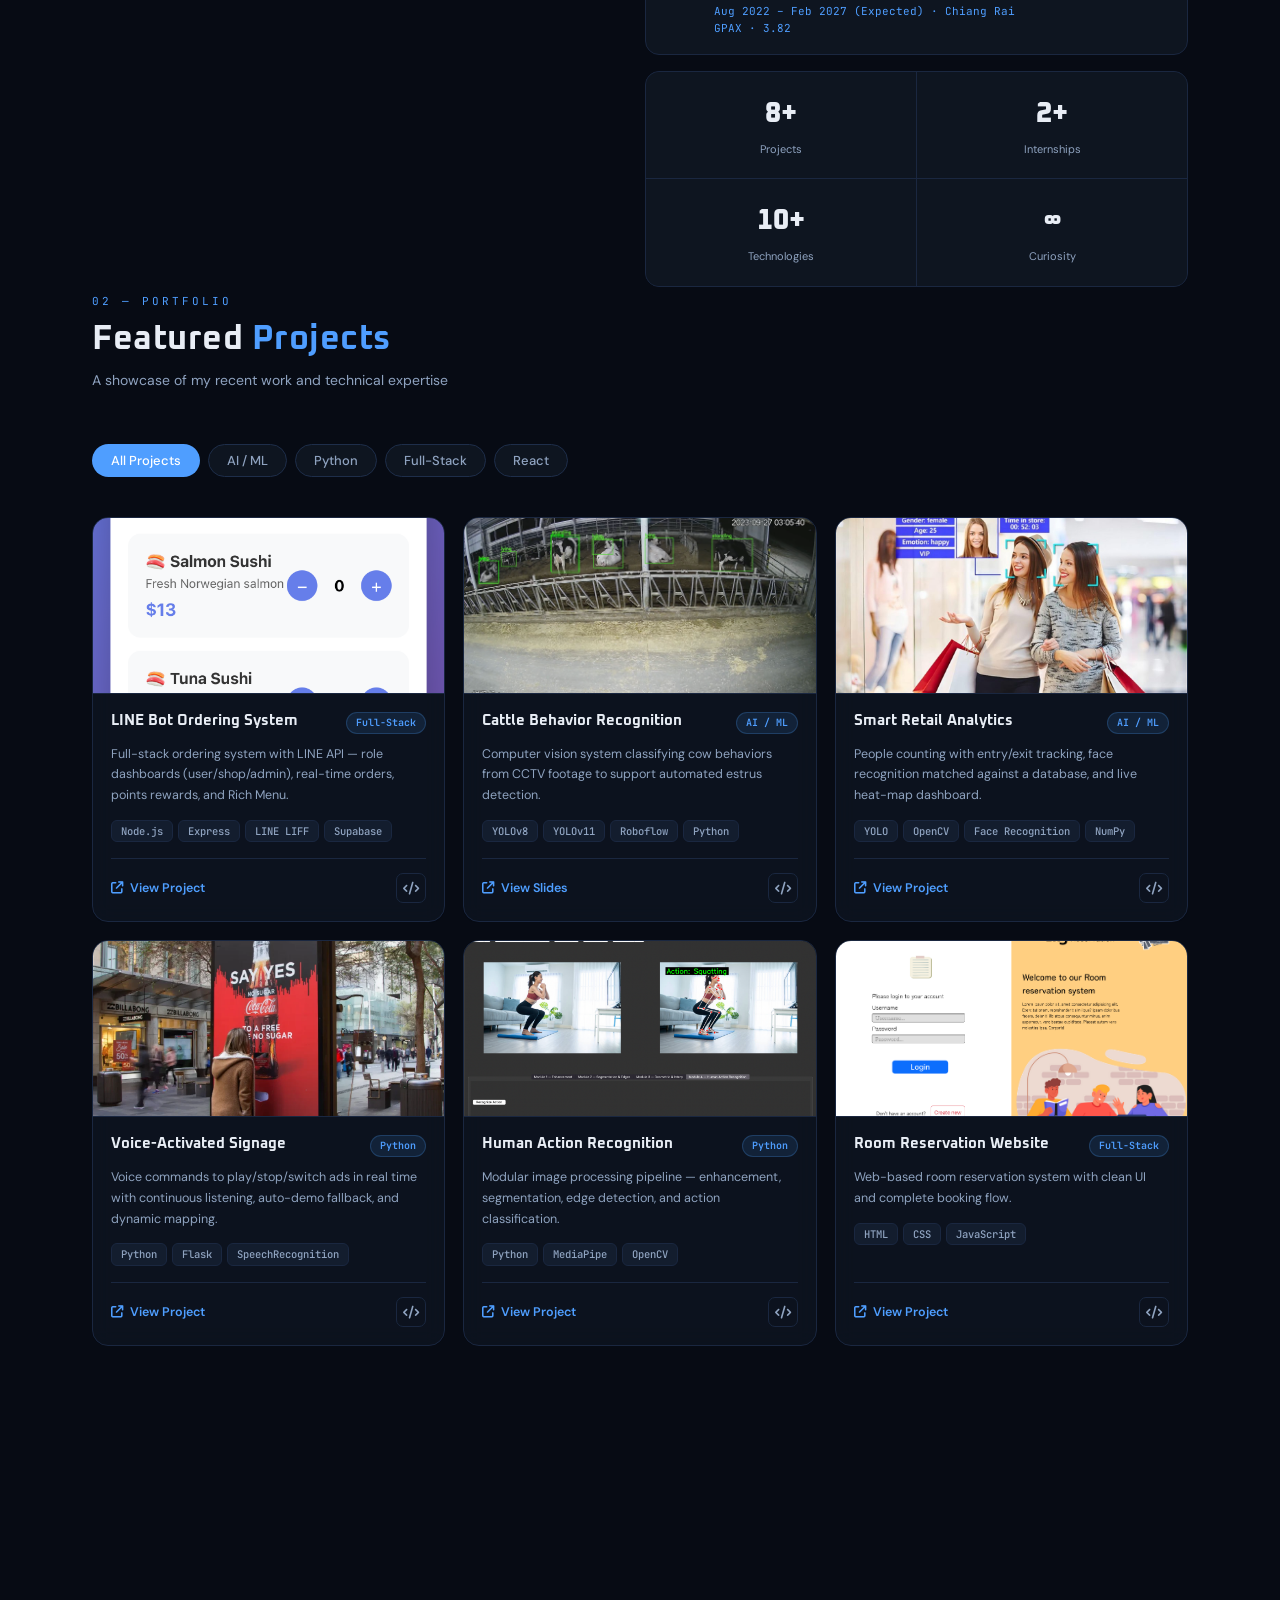
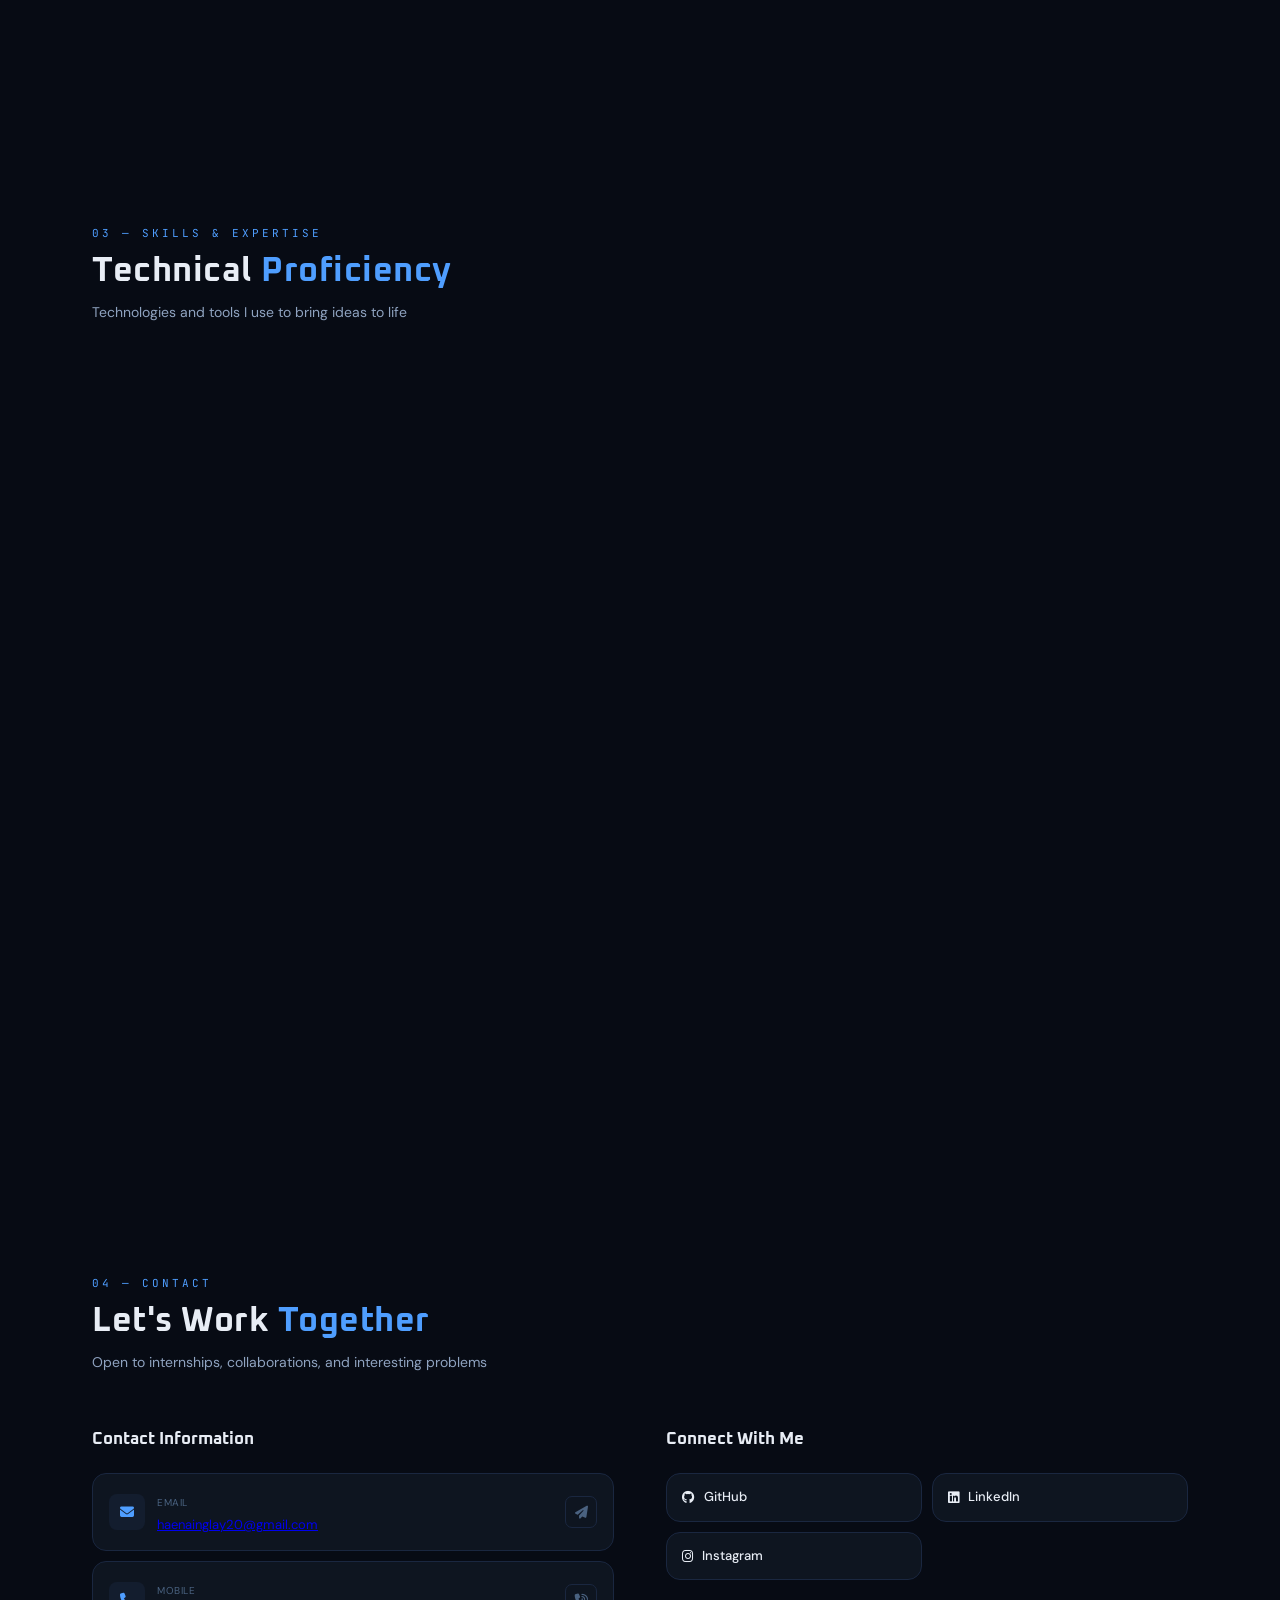
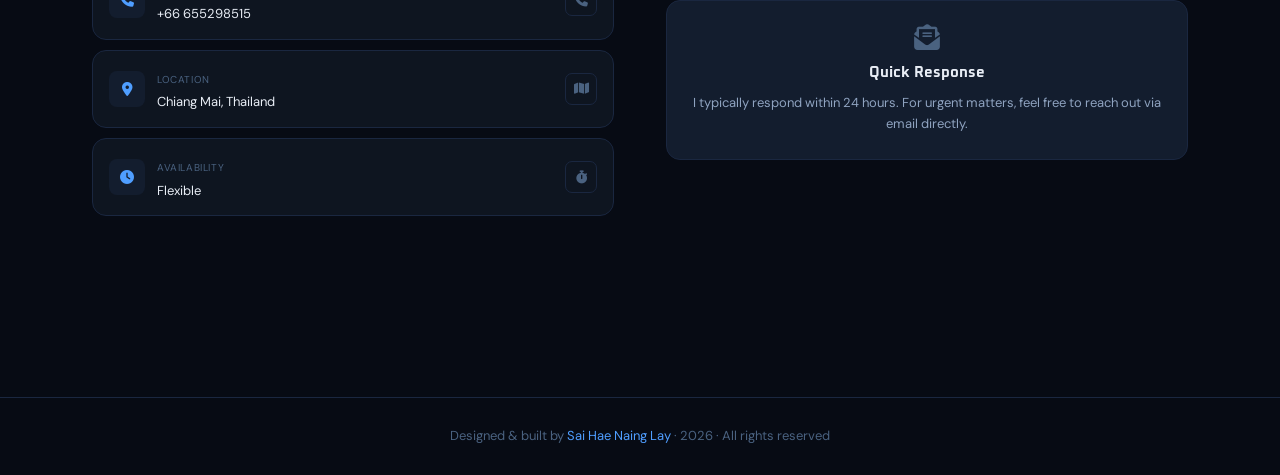
==== commit 5b47193b: "Fixing Script" ====
--- a/index.html
+++ b/index.html
@@ -465,11 +465,9 @@
           <div class="contact-item">
             <div class="ci-icon"><i class="fas fa-envelope"></i></div>
             <div class="ci-text"><span>Email</span>
-              <p><a href="/cdn-cgi/l/email-protection" class="__cf_email__"
-                  data-cfemail="345c55515a555d5a5358554d0604745359555d581a575b59">[email&#160;protected]</a></p>
-            </div>
-            <a href="/cdn-cgi/l/email-protection#4d252c28232c24232a212c347f7d0d2a202c2421632e2220" class="ci-action"><i
-                class="fas fa-paper-plane"></i></a>
+              <p id="contact-email-display">haenainglay20@gmail.com</p>
+            </div>
+            <a id="contact-email-btn" href="#" class="ci-action"><i class="fas fa-paper-plane"></i></a>
           </div>
           <div class="contact-item">
             <div class="ci-icon"><i class="fas fa-phone"></i></div>
@@ -512,4 +510,29 @@
         </div>
       </div>
     </div>
-  </section>+  </section>
+
+  <footer>
+    <p>Designed &amp; built by <span>Sai Hae Naing Lay</span> · 2026 · All rights reserved</p>
+  </footer>
+
+  <script src="script.js"></script>
+  <script>
+    // Bypass Cloudflare email obfuscation by building email with JS
+    (function () {
+      var u = 'haenainglay20';
+      var d = 'gmail.com';
+      var e = u + '@' + d;
+      var el = document.getElementById('contact-email-display');
+      var btn = document.getElementById('contact-email-btn');
+      if (el) {
+        el.innerHTML = '<a href="mailto:' + e + '">' + e + '</a>';
+      }
+      if (btn) {
+        btn.href = 'mailto:' + e;
+      }
+    })();
+  </script>
+</body>
+
+</html>
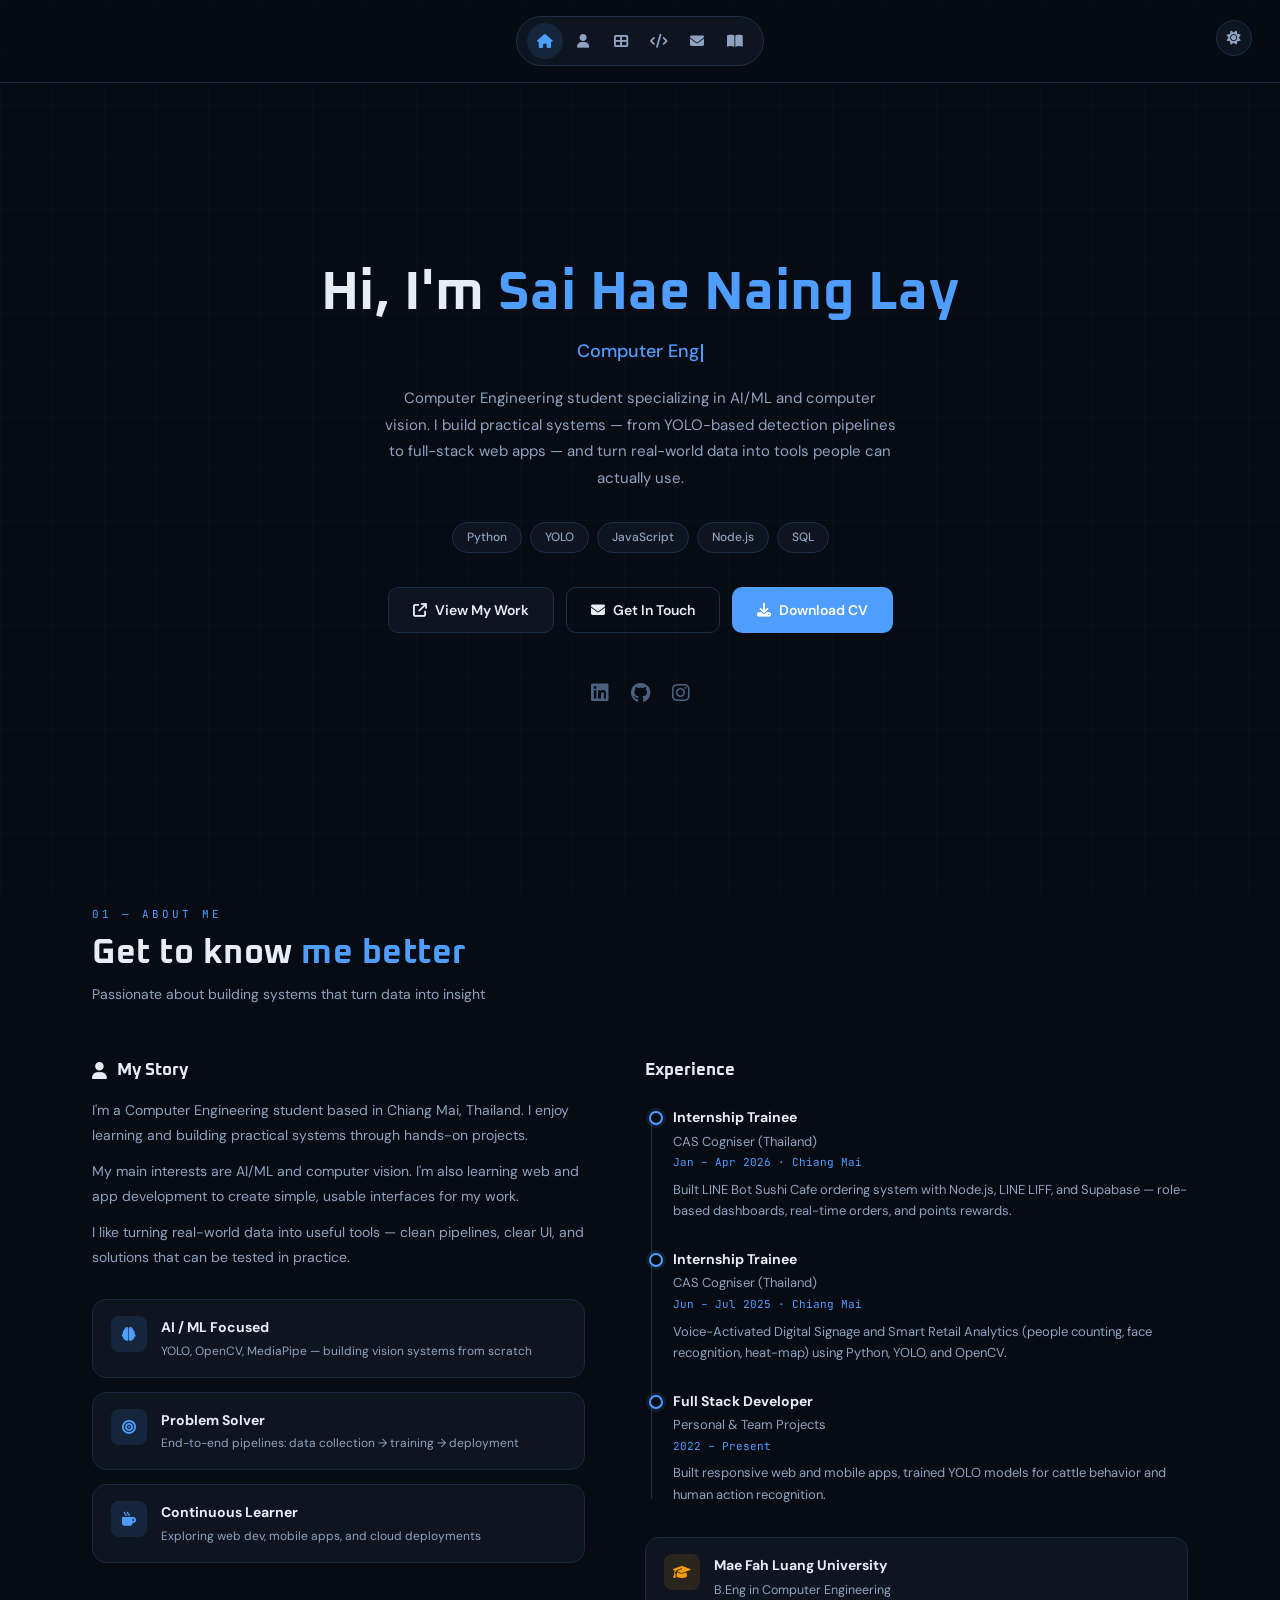
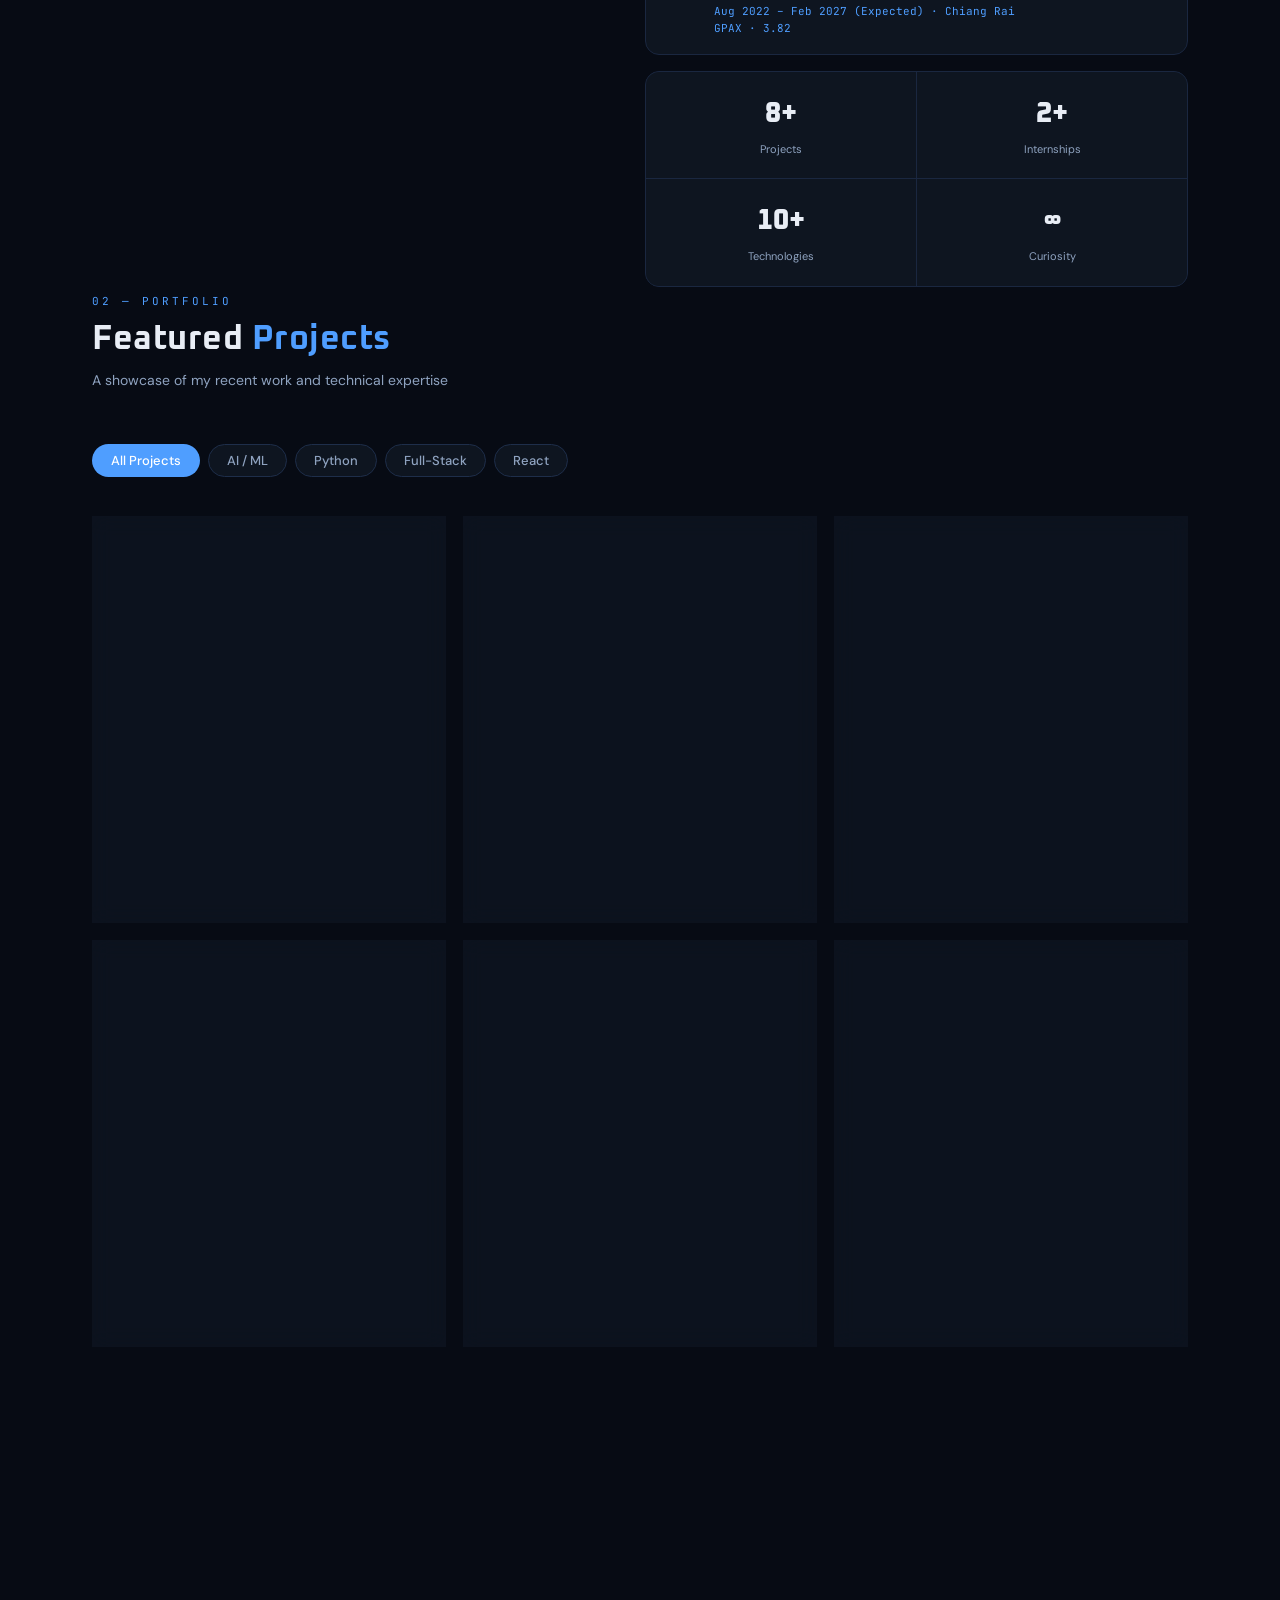
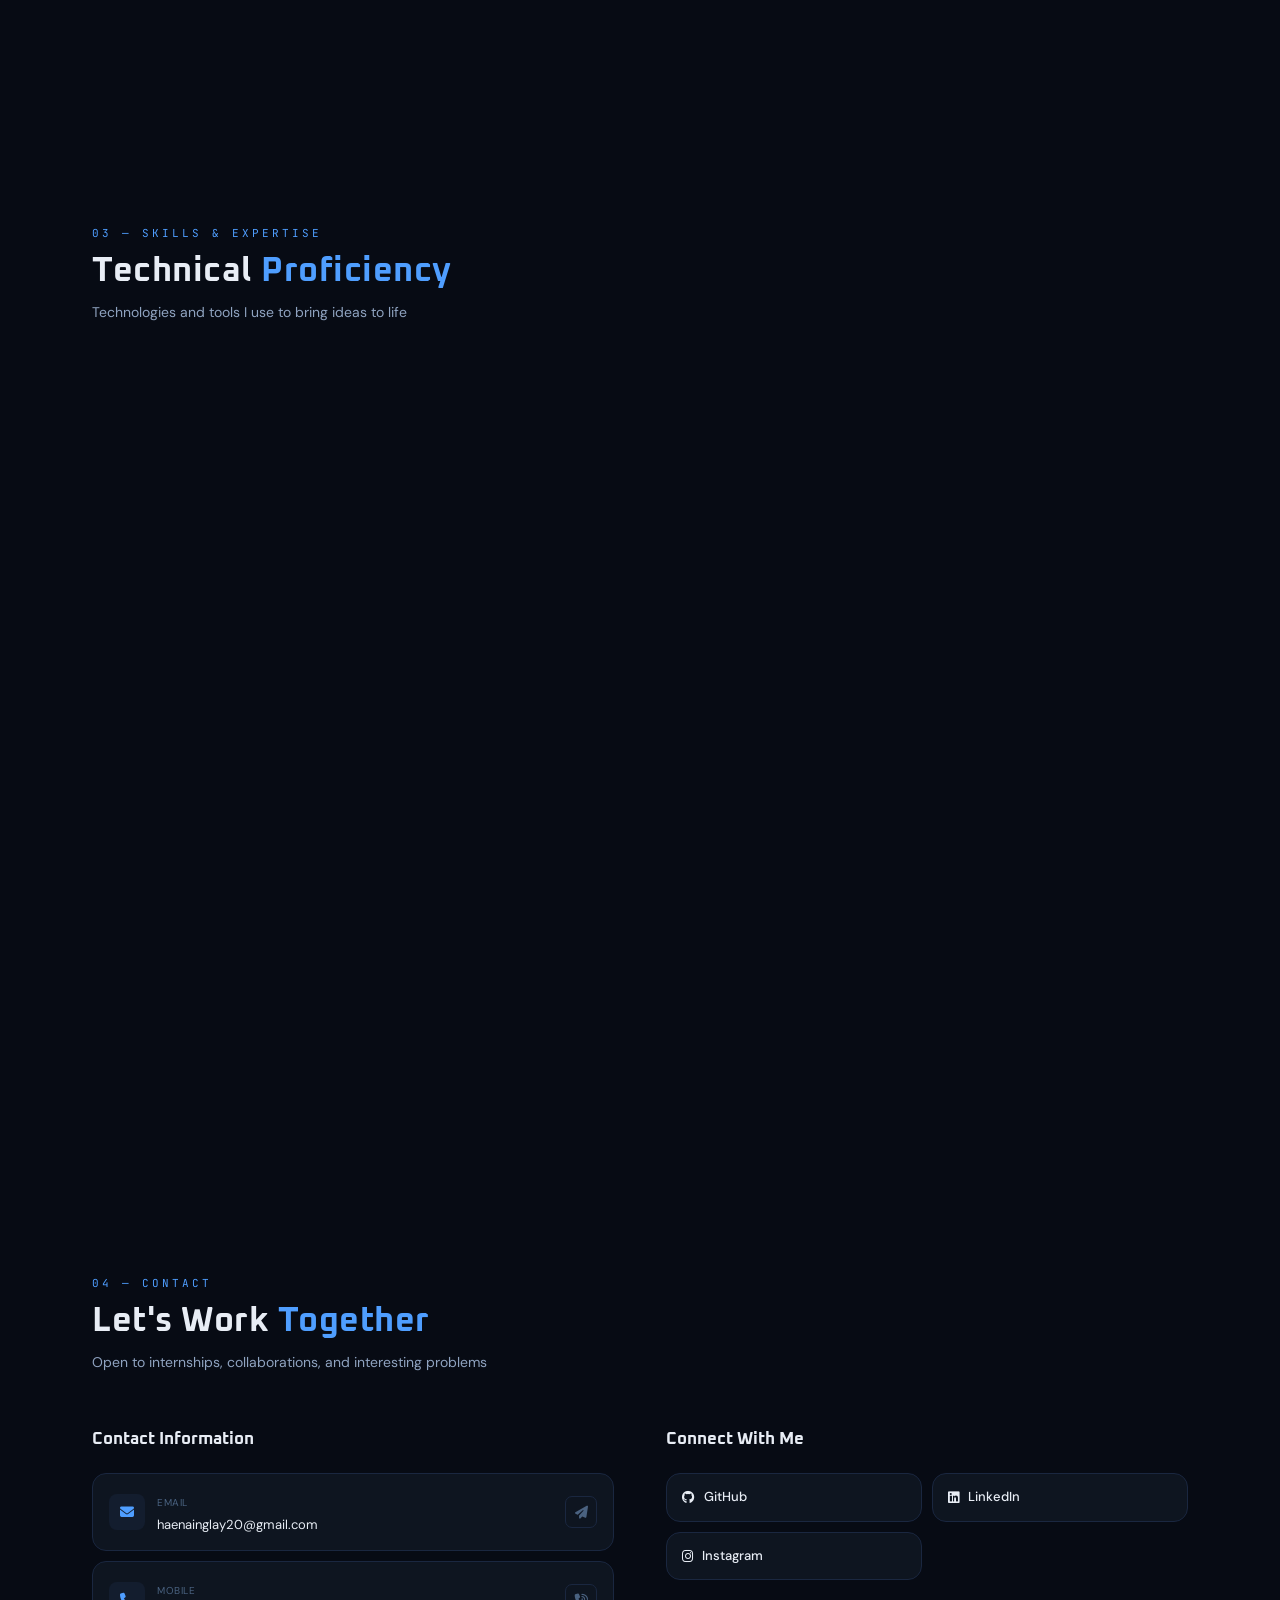
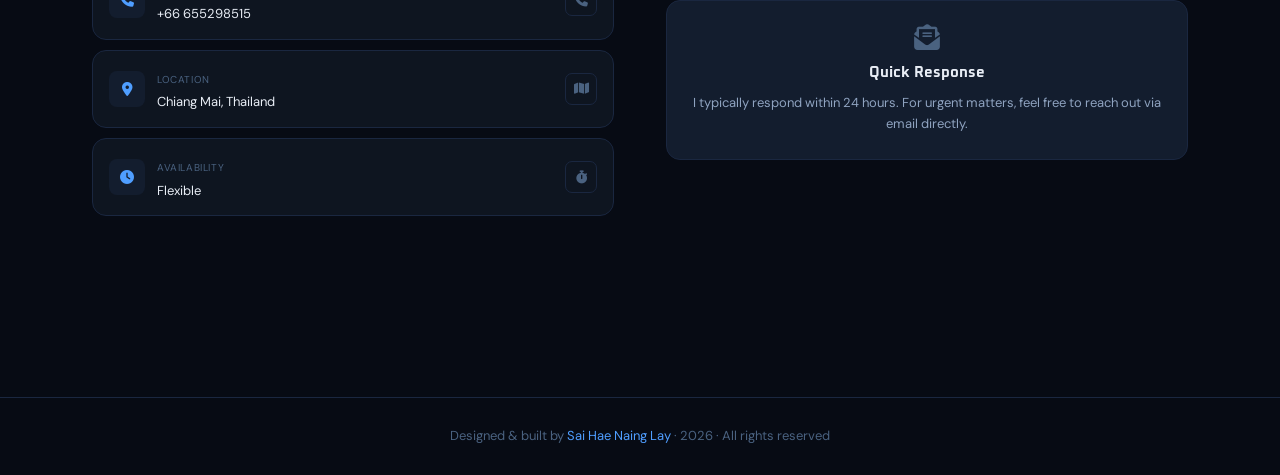
==== commit bfc3c4e6: "Fix Email Issue" ====
--- a/index.html
+++ b/index.html
@@ -465,9 +465,9 @@
           <div class="contact-item">
             <div class="ci-icon"><i class="fas fa-envelope"></i></div>
             <div class="ci-text"><span>Email</span>
-              <p id="contact-email-display">haenainglay20@gmail.com</p>
-            </div>
-            <a id="contact-email-btn" href="#" class="ci-action"><i class="fas fa-paper-plane"></i></a>
+              <p>haenainglay20@gmail.com</p>
+            </div>
+            <a href="mailto:haenainglay20@gmail.com" class="ci-action"><i class="fas fa-paper-plane"></i></a>
           </div>
           <div class="contact-item">
             <div class="ci-icon"><i class="fas fa-phone"></i></div>
@@ -517,22 +517,6 @@
   </footer>
 
   <script src="script.js"></script>
-  <script>
-    // Bypass Cloudflare email obfuscation by building email with JS
-    (function () {
-      var u = 'haenainglay20';
-      var d = 'gmail.com';
-      var e = u + '@' + d;
-      var el = document.getElementById('contact-email-display');
-      var btn = document.getElementById('contact-email-btn');
-      if (el) {
-        el.innerHTML = '<a href="mailto:' + e + '">' + e + '</a>';
-      }
-      if (btn) {
-        btn.href = 'mailto:' + e;
-      }
-    })();
-  </script>
 </body>
 
 </html>
--- a/style.css
+++ b/style.css
@@ -1,23 +1,31 @@
 /* ===== RESET & BASE ===== */
-*, *::before, *::after { margin: 0; padding: 0; box-sizing: border-box; }
+*,
+*::before,
+*::after {
+  margin: 0;
+  padding: 0;
+  box-sizing: border-box;
+}
 
 :root {
-  --bg:        #070b14;
-  --surface:   #0e1520;
-  --surface2:  #131d2e;
-  --border:    #1a2740;
-  --border2:   #1e2e4a;
-  --accent:    #4f9eff;
-  --accent2:   #7ec8ff;
-  --accent-glow: rgba(79,158,255,0.12);
-  --text:      #e8edf5;
-  --text2:     #8fa3c0;
-  --text3:     #4a6280;
-  --radius:    14px;
-  --nav-h:     72px;
-}
-
-html { scroll-behavior: smooth; }
+  --bg: #070b14;
+  --surface: #0e1520;
+  --surface2: #131d2e;
+  --border: #1a2740;
+  --border2: #1e2e4a;
+  --accent: #4f9eff;
+  --accent2: #7ec8ff;
+  --accent-glow: rgba(79, 158, 255, 0.12);
+  --text: #e8edf5;
+  --text2: #8fa3c0;
+  --text3: #4a6280;
+  --radius: 14px;
+  --nav-h: 72px;
+}
+
+html {
+  scroll-behavior: smooth;
+}
 
 body {
   font-family: 'DM Sans', system-ui, sans-serif;
@@ -33,8 +41,8 @@
   position: fixed;
   inset: 0;
   background-image:
-    linear-gradient(rgba(79,158,255,0.035) 1px, transparent 1px),
-    linear-gradient(90deg, rgba(79,158,255,0.035) 1px, transparent 1px);
+    linear-gradient(rgba(79, 158, 255, 0.035) 1px, transparent 1px),
+    linear-gradient(90deg, rgba(79, 158, 255, 0.035) 1px, transparent 1px);
   background-size: 52px 52px;
   pointer-events: none;
   z-index: 0;
@@ -42,39 +50,41 @@
 
 /* Light theme */
 body.light {
-  --bg:        #f2f4f8;
-  --surface:   #ffffff;
-  --surface2:  #e8ecf2;
-  --border:    #d0d8e8;
-  --border2:   #c0cce0;
-  --text:      #0f1929;
-  --text2:     #445066;
-  --text3:     #8898aa;
-  --accent-glow: rgba(79,158,255,0.09);
+  --bg: #f2f4f8;
+  --surface: #ffffff;
+  --surface2: #e8ecf2;
+  --border: #d0d8e8;
+  --border2: #c0cce0;
+  --text: #0f1929;
+  --text2: #445066;
+  --text3: #8898aa;
+  --accent-glow: rgba(79, 158, 255, 0.09);
 }
 
 body.light::before {
   background-image:
-    linear-gradient(rgba(79,158,255,0.06) 1px, transparent 1px),
-    linear-gradient(90deg, rgba(79,158,255,0.06) 1px, transparent 1px);
+    linear-gradient(rgba(79, 158, 255, 0.06) 1px, transparent 1px),
+    linear-gradient(90deg, rgba(79, 158, 255, 0.06) 1px, transparent 1px);
 }
 
 /* ===== PILL NAVBAR ===== */
 #navbar {
   position: fixed;
-  top: 0; left: 0; right: 0;
+  top: 0;
+  left: 0;
+  right: 0;
   z-index: 100;
   display: flex;
   align-items: center;
   justify-content: center;
   padding: 16px 40px;
-  background: rgba(7,11,20,0.82);
+  background: rgba(7, 11, 20, 0.82);
   backdrop-filter: blur(18px);
   border-bottom: 1px solid var(--border);
 }
 
 body.light #navbar {
-  background: rgba(242,244,248,0.88);
+  background: rgba(242, 244, 248, 0.88);
 }
 
 .nav-inner {
@@ -87,14 +97,19 @@
   padding: 6px 10px;
 }
 
-.nav-links { display: flex; gap: 2px; list-style: none; }
+.nav-links {
+  display: flex;
+  gap: 2px;
+  list-style: none;
+}
 
 .nav-links a {
   position: relative;
   display: flex;
   align-items: center;
   justify-content: center;
-  width: 36px; height: 36px;
+  width: 36px;
+  height: 36px;
   border-radius: 50%;
   color: var(--text2);
   font-size: 14px;
@@ -111,7 +126,8 @@
 .nav-links a .tip {
   position: absolute;
   top: calc(100% + 10px);
-  left: 50%; transform: translateX(-50%);
+  left: 50%;
+  transform: translateX(-50%);
   background: var(--surface2);
   border: 1px solid var(--border2);
   color: var(--text);
@@ -125,14 +141,19 @@
   font-family: 'DM Sans', sans-serif;
 }
 
-.nav-links a:hover .tip { opacity: 1; }
+.nav-links a:hover .tip {
+  opacity: 1;
+}
 
 .theme-toggle {
   position: fixed;
   right: 28px;
   top: 20px;
-  display: flex; align-items: center; justify-content: center;
-  width: 36px; height: 36px;
+  display: flex;
+  align-items: center;
+  justify-content: center;
+  width: 36px;
+  height: 36px;
   background: var(--surface);
   border: 1px solid var(--border2);
   border-radius: 50%;
@@ -143,7 +164,10 @@
   z-index: 101;
 }
 
-.theme-toggle:hover { color: var(--accent); border-color: var(--accent); }
+.theme-toggle:hover {
+  color: var(--accent);
+  border-color: var(--accent);
+}
 
 /* ===== GRID BG (section level) ===== */
 .grid-bg {
@@ -196,7 +220,9 @@
   letter-spacing: 0.5px;
 }
 
-.section-title span { color: var(--accent); }
+.section-title span {
+  color: var(--accent);
+}
 
 .section-sub {
   font-size: 14px;
@@ -238,7 +264,9 @@
   animation: fadeDown 0.5s 0.05s ease both;
 }
 
-.hero-name { color: var(--accent); }
+.hero-name {
+  color: var(--accent);
+}
 
 .hero-role {
   font-size: clamp(14px, 2vw, 18px);
@@ -249,15 +277,33 @@
   animation: fadeDown 0.5s 0.12s ease both;
 }
 
-#typed { color: var(--accent); font-weight: 500; }
+#typed {
+  color: var(--accent);
+  font-weight: 500;
+}
 
 .cursor {
-  display: inline-block; width: 2px; height: 1em;
-  background: var(--accent); vertical-align: middle; margin-left: 2px;
+  display: inline-block;
+  width: 2px;
+  height: 1em;
+  background: var(--accent);
+  vertical-align: middle;
+  margin-left: 2px;
   animation: blink 0.7s infinite;
 }
 
-@keyframes blink { 0%,49%{opacity:1} 50%,100%{opacity:0} }
+@keyframes blink {
+
+  0%,
+  49% {
+    opacity: 1
+  }
+
+  50%,
+  100% {
+    opacity: 0
+  }
+}
 
 .hero-desc {
   max-width: 520px;
@@ -269,7 +315,9 @@
 }
 
 .hero-tags {
-  display: flex; flex-wrap: wrap; gap: 8px;
+  display: flex;
+  flex-wrap: wrap;
+  gap: 8px;
   justify-content: center;
   margin-bottom: 34px;
   animation: fadeDown 0.5s 0.26s ease both;
@@ -286,17 +334,25 @@
   transition: all 0.2s;
 }
 
-.tag:hover { border-color: var(--accent); color: var(--accent); background: var(--accent-glow); }
+.tag:hover {
+  border-color: var(--accent);
+  color: var(--accent);
+  background: var(--accent-glow);
+}
 
 .hero-actions {
-  display: flex; flex-wrap: wrap; gap: 12px;
+  display: flex;
+  flex-wrap: wrap;
+  gap: 12px;
   justify-content: center;
   margin-bottom: 44px;
   animation: fadeDown 0.5s 0.32s ease both;
 }
 
 .btn {
-  display: inline-flex; align-items: center; gap: 8px;
+  display: inline-flex;
+  align-items: center;
+  gap: 8px;
   padding: 11px 24px;
   border-radius: 10px;
   font-size: 14px;
@@ -312,24 +368,43 @@
   color: var(--text);
   background: var(--surface);
 }
-.btn-outline:hover { border-color: var(--accent); color: var(--accent); background: var(--accent-glow); transform: translateY(-2px); }
+
+.btn-outline:hover {
+  border-color: var(--accent);
+  color: var(--accent);
+  background: var(--accent-glow);
+  transform: translateY(-2px);
+}
 
 .btn-ghost {
   border: 1px solid var(--border2);
   color: var(--text);
   background: transparent;
 }
-.btn-ghost:hover { border-color: var(--accent); color: var(--accent); background: var(--accent-glow); transform: translateY(-2px); }
+
+.btn-ghost:hover {
+  border-color: var(--accent);
+  color: var(--accent);
+  background: var(--accent-glow);
+  transform: translateY(-2px);
+}
 
 .btn-primary {
   background: var(--accent);
   color: #fff;
   border: 1px solid transparent;
 }
-.btn-primary:hover { background: var(--accent2); transform: translateY(-2px); box-shadow: 0 8px 28px rgba(79,158,255,0.35); }
+
+.btn-primary:hover {
+  background: var(--accent2);
+  transform: translateY(-2px);
+  box-shadow: 0 8px 28px rgba(79, 158, 255, 0.35);
+}
 
 .hero-social {
-  display: flex; gap: 22px; justify-content: center;
+  display: flex;
+  gap: 22px;
+  justify-content: center;
   animation: fadeDown 0.5s 0.38s ease both;
 }
 
@@ -339,11 +414,22 @@
   text-decoration: none;
   transition: all 0.2s;
 }
-.hero-social a:hover { color: var(--accent); transform: translateY(-3px); }
+
+.hero-social a:hover {
+  color: var(--accent);
+  transform: translateY(-3px);
+}
 
 @keyframes fadeDown {
-  from { opacity: 0; transform: translateY(-12px); }
-  to   { opacity: 1; transform: translateY(0); }
+  from {
+    opacity: 0;
+    transform: translateY(-12px);
+  }
+
+  to {
+    opacity: 1;
+    transform: translateY(0);
+  }
 }
 
 /* ===== ABOUT ===== */
@@ -356,86 +442,168 @@
 
 .story-block h3 {
   font-family: 'Oxanium', sans-serif;
-  font-size: 17px; font-weight: 700;
+  font-size: 17px;
+  font-weight: 700;
   margin-bottom: 14px;
-  display: flex; align-items: center; gap: 10px;
-  color: var(--text);
-}
-
-.story-block p { color: var(--text2); font-size: 14px; margin-bottom: 12px; line-height: 1.75; }
-
-.traits { margin-top: 30px; display: flex; flex-direction: column; gap: 14px; }
+  display: flex;
+  align-items: center;
+  gap: 10px;
+  color: var(--text);
+}
+
+.story-block p {
+  color: var(--text2);
+  font-size: 14px;
+  margin-bottom: 12px;
+  line-height: 1.75;
+}
+
+.traits {
+  margin-top: 30px;
+  display: flex;
+  flex-direction: column;
+  gap: 14px;
+}
 
 .trait {
-  display: flex; align-items: flex-start; gap: 14px;
+  display: flex;
+  align-items: flex-start;
+  gap: 14px;
   padding: 16px 18px;
   background: var(--surface);
   border: 1px solid var(--border);
   border-radius: var(--radius);
   transition: border-color 0.2s;
 }
-.trait:hover { border-color: var(--border2); }
+
+.trait:hover {
+  border-color: var(--border2);
+}
 
 .trait-icon {
-  width: 36px; height: 36px; flex-shrink: 0;
+  width: 36px;
+  height: 36px;
+  flex-shrink: 0;
   border-radius: 8px;
   background: var(--accent-glow);
-  display: flex; align-items: center; justify-content: center;
-  color: var(--accent); font-size: 14px;
-}
-
-.trait strong { display: block; font-size: 14px; color: var(--text); margin-bottom: 3px; }
-.trait p { font-size: 12px; color: var(--text2); margin: 0; }
-
-.about-right > h3 {
+  display: flex;
+  align-items: center;
+  justify-content: center;
+  color: var(--accent);
+  font-size: 14px;
+}
+
+.trait strong {
+  display: block;
+  font-size: 14px;
+  color: var(--text);
+  margin-bottom: 3px;
+}
+
+.trait p {
+  font-size: 12px;
+  color: var(--text2);
+  margin: 0;
+}
+
+.about-right>h3 {
   font-family: 'Oxanium', sans-serif;
-  font-size: 17px; font-weight: 700;
-  margin-bottom: 22px; color: var(--text);
-}
-
-.timeline { position: relative; padding-left: 28px; margin-bottom: 32px; }
+  font-size: 17px;
+  font-weight: 700;
+  margin-bottom: 22px;
+  color: var(--text);
+}
+
+.timeline {
+  position: relative;
+  padding-left: 28px;
+  margin-bottom: 32px;
+}
 
 .timeline::before {
   content: '';
   position: absolute;
-  left: 6px; top: 6px; bottom: 6px;
-  width: 1px; background: var(--border2);
-}
-
-.timeline-item { position: relative; margin-bottom: 26px; }
+  left: 6px;
+  top: 6px;
+  bottom: 6px;
+  width: 1px;
+  background: var(--border2);
+}
+
+.timeline-item {
+  position: relative;
+  margin-bottom: 26px;
+}
 
 .tl-dot {
   position: absolute;
-  left: -24px; top: 5px;
-  width: 14px; height: 14px;
+  left: -24px;
+  top: 5px;
+  width: 14px;
+  height: 14px;
   border-radius: 50%;
   background: var(--bg);
   border: 2px solid var(--accent);
   box-shadow: 0 0 0 3px var(--accent-glow);
 }
 
-.tl-body h4 { font-size: 14px; font-weight: 700; margin-bottom: 3px; color: var(--text); }
-.tl-company { font-size: 13px; color: var(--text2); margin-bottom: 2px; }
-.tl-date { font-size: 11px; color: var(--accent); font-family: 'JetBrains Mono', monospace; margin-bottom: 7px; }
-.tl-body > p:last-child { font-size: 13px; color: var(--text2); line-height: 1.65; }
+.tl-body h4 {
+  font-size: 14px;
+  font-weight: 700;
+  margin-bottom: 3px;
+  color: var(--text);
+}
+
+.tl-company {
+  font-size: 13px;
+  color: var(--text2);
+  margin-bottom: 2px;
+}
+
+.tl-date {
+  font-size: 11px;
+  color: var(--accent);
+  font-family: 'JetBrains Mono', monospace;
+  margin-bottom: 7px;
+}
+
+.tl-body>p:last-child {
+  font-size: 13px;
+  color: var(--text2);
+  line-height: 1.65;
+}
 
 .stats-card {
-  display: grid; grid-template-columns: 1fr 1fr;
-  gap: 1px; background: var(--border);
-  border: 1px solid var(--border); border-radius: var(--radius); overflow: hidden;
+  display: grid;
+  grid-template-columns: 1fr 1fr;
+  gap: 1px;
+  background: var(--border);
+  border: 1px solid var(--border);
+  border-radius: var(--radius);
+  overflow: hidden;
 }
 
 .stat {
-  background: var(--surface); padding: 20px;
-  display: flex; flex-direction: column; align-items: center; gap: 4px;
+  background: var(--surface);
+  padding: 20px;
+  display: flex;
+  flex-direction: column;
+  align-items: center;
+  gap: 4px;
 }
 
 .stat-num {
   font-family: 'Oxanium', sans-serif;
-  font-size: 28px; font-weight: 800; color: var(--text);
-}
-
-.stat-label { font-size: 11px; color: var(--text2); text-align: center; }
+  font-size: 28px;
+  font-weight: 800;
+  color: var(--text);
+}
+
+.stat-label {
+  font-size: 11px;
+  color: var(--text2);
+  text-align: center;
+}
 
 /* Education card */
 .edu-card {
@@ -446,40 +614,75 @@
   margin-bottom: 16px;
   transition: border-color 0.2s;
 }
-.edu-card:hover { border-color: var(--border2); }
+
+.edu-card:hover {
+  border-color: var(--border2);
+}
 
 .edu-header {
-  display: flex; align-items: flex-start; gap: 14px;
+  display: flex;
+  align-items: flex-start;
+  gap: 14px;
 }
 
 .edu-icon {
-  width: 36px; height: 36px; flex-shrink: 0;
+  width: 36px;
+  height: 36px;
+  flex-shrink: 0;
   border-radius: 8px;
-  background: rgba(245,158,11,0.12);
-  display: flex; align-items: center; justify-content: center;
-  color: #f59e0b; font-size: 14px;
-}
-
-.edu-header h4 { font-size: 14px; font-weight: 700; color: var(--text); margin-bottom: 3px; }
-.edu-degree    { font-size: 12.5px; color: var(--text2); margin-bottom: 3px; }
-.edu-date      { font-size: 11px; color: var(--accent); font-family: 'JetBrains Mono', monospace; }
+  background: rgba(245, 158, 11, 0.12);
+  display: flex;
+  align-items: center;
+  justify-content: center;
+  color: #f59e0b;
+  font-size: 14px;
+}
+
+.edu-header h4 {
+  font-size: 14px;
+  font-weight: 700;
+  color: var(--text);
+  margin-bottom: 3px;
+}
+
+.edu-degree {
+  font-size: 12.5px;
+  color: var(--text2);
+  margin-bottom: 3px;
+}
+
+.edu-date {
+  font-size: 11px;
+  color: var(--accent);
+  font-family: 'JetBrains Mono', monospace;
+}
 
 /* ===== PORTFOLIO ===== */
-.filter-tabs { display: flex; flex-wrap: wrap; gap: 8px; margin-bottom: 40px; }
+.filter-tabs {
+  display: flex;
+  flex-wrap: wrap;
+  gap: 8px;
+  margin-bottom: 40px;
+}
 
 .filter-btn {
   padding: 7px 18px;
   border-radius: 999px;
-  font-size: 13px; font-weight: 500;
+  font-size: 13px;
+  font-weight: 500;
   border: 1px solid var(--border2);
   background: var(--surface);
   color: var(--text2);
-  cursor: pointer; transition: all 0.2s;
+  cursor: pointer;
+  transition: all 0.2s;
   font-family: 'DM Sans', sans-serif;
 }
 
-.filter-btn.active, .filter-btn:hover {
-  background: var(--accent); color: #fff; border-color: transparent;
+.filter-btn.active,
+.filter-btn:hover {
+  background: var(--accent);
+  color: #fff;
+  border-color: transparent;
 }
 
 .projects-grid {
@@ -489,107 +692,186 @@
 }
 
 .project-card {
-  background: rgba(14,21,32,0.85);
+  background: rgba(14, 21, 32, 0.85);
   border: 1px solid var(--border);
-  border-radius: 16px; overflow: hidden;
-  display: flex; flex-direction: column;
+  border-radius: 16px;
+  overflow: hidden;
+  display: flex;
+  flex-direction: column;
   transition: all 0.26s;
   backdrop-filter: blur(10px);
 }
 
-body.light .project-card { background: rgba(255,255,255,0.9); }
+body.light .project-card {
+  background: rgba(255, 255, 255, 0.9);
+}
 
 .project-card:hover {
   border-color: var(--accent);
   transform: translateY(-5px);
-  box-shadow: 0 20px 50px rgba(0,0,0,0.4);
-}
-
-.project-card.hidden { display: none; }
+  box-shadow: 0 20px 50px rgba(0, 0, 0, 0.4);
+}
+
+.project-card.hidden {
+  display: none;
+}
 
 .project-img-wrap {
-  position: relative; overflow: hidden; height: 176px;
+  position: relative;
+  overflow: hidden;
+  height: 176px;
 }
 
 .project-img-wrap img {
-  width: 100%; height: 100%;
-  object-fit: cover; display: block;
+  width: 100%;
+  height: 100%;
+  object-fit: cover;
+  display: block;
   border-bottom: 1px solid var(--border);
   transition: transform 0.4s;
 }
 
-.project-card:hover .project-img-wrap img { transform: scale(1.05); }
+.project-card:hover .project-img-wrap img {
+  transform: scale(1.05);
+}
 
 .project-overlay {
-  position: absolute; inset: 0;
-  background: rgba(0,0,0,0.46);
-  display: flex; align-items: center; justify-content: center; gap: 10px;
-  opacity: 0; transition: opacity 0.24s;
-}
-
-.project-card:hover .project-overlay { opacity: 1; }
+  position: absolute;
+  inset: 0;
+  background: rgba(0, 0, 0, 0.46);
+  display: flex;
+  align-items: center;
+  justify-content: center;
+  gap: 10px;
+  opacity: 0;
+  transition: opacity 0.24s;
+}
+
+.project-card:hover .project-overlay {
+  opacity: 1;
+}
 
 .overlay-btn {
-  width: 40px; height: 40px; border-radius: 50%;
-  background: rgba(255,255,255,0.14); border: 1px solid rgba(255,255,255,0.28);
-  color: #fff; display: flex; align-items: center; justify-content: center;
-  font-size: 15px; text-decoration: none; transition: background 0.2s;
-}
-.overlay-btn:hover { background: rgba(255,255,255,0.25); }
-
-.project-body { padding: 18px; flex: 1; display: flex; flex-direction: column; }
+  width: 40px;
+  height: 40px;
+  border-radius: 50%;
+  background: rgba(255, 255, 255, 0.14);
+  border: 1px solid rgba(255, 255, 255, 0.28);
+  color: #fff;
+  display: flex;
+  align-items: center;
+  justify-content: center;
+  font-size: 15px;
+  text-decoration: none;
+  transition: background 0.2s;
+}
+
+.overlay-btn:hover {
+  background: rgba(255, 255, 255, 0.25);
+}
+
+.project-body {
+  padding: 18px;
+  flex: 1;
+  display: flex;
+  flex-direction: column;
+}
 
 .project-header {
-  display: flex; justify-content: space-between; align-items: flex-start;
-  gap: 8px; margin-bottom: 10px;
+  display: flex;
+  justify-content: space-between;
+  align-items: flex-start;
+  gap: 8px;
+  margin-bottom: 10px;
 }
 
 .project-header h3 {
   font-family: 'Oxanium', sans-serif;
-  font-size: 14.5px; font-weight: 700; line-height: 1.3; color: var(--text);
+  font-size: 14.5px;
+  font-weight: 700;
+  line-height: 1.3;
+  color: var(--text);
 }
 
 .project-badge {
   flex-shrink: 0;
-  padding: 2px 9px; border-radius: 999px;
-  font-size: 10px; font-weight: 600;
-  background: var(--accent-glow); color: var(--accent);
-  border: 1px solid rgba(79,158,255,0.22);
+  padding: 2px 9px;
+  border-radius: 999px;
+  font-size: 10px;
+  font-weight: 600;
+  background: var(--accent-glow);
+  color: var(--accent);
+  border: 1px solid rgba(79, 158, 255, 0.22);
   font-family: 'JetBrains Mono', monospace;
 }
 
-.project-body > p { font-size: 12.5px; color: var(--text2); line-height: 1.65; margin-bottom: 14px; }
-
-.project-tags { display: flex; flex-wrap: wrap; gap: 5px; margin-bottom: 16px; }
+.project-body>p {
+  font-size: 12.5px;
+  color: var(--text2);
+  line-height: 1.65;
+  margin-bottom: 14px;
+}
+
+.project-tags {
+  display: flex;
+  flex-wrap: wrap;
+  gap: 5px;
+  margin-bottom: 16px;
+}
 
 .project-tags span {
-  padding: 2px 9px; font-size: 10.5px; font-weight: 500;
+  padding: 2px 9px;
+  font-size: 10.5px;
+  font-weight: 500;
   border-radius: 6px;
-  background: var(--surface2); border: 1px solid var(--border);
+  background: var(--surface2);
+  border: 1px solid var(--border);
   color: var(--text2);
   font-family: 'JetBrains Mono', monospace;
 }
 
 .project-actions {
-  display: flex; align-items: center; justify-content: space-between;
-  margin-top: auto; padding-top: 14px; border-top: 1px solid var(--border);
+  display: flex;
+  align-items: center;
+  justify-content: space-between;
+  margin-top: auto;
+  padding-top: 14px;
+  border-top: 1px solid var(--border);
 }
 
 .proj-link {
-  display: flex; align-items: center; gap: 6px;
-  font-size: 12.5px; font-weight: 600;
-  color: var(--accent); text-decoration: none; transition: gap 0.18s;
-}
-.proj-link:hover { gap: 10px; }
+  display: flex;
+  align-items: center;
+  gap: 6px;
+  font-size: 12.5px;
+  font-weight: 600;
+  color: var(--accent);
+  text-decoration: none;
+  transition: gap 0.18s;
+}
+
+.proj-link:hover {
+  gap: 10px;
+}
 
 .proj-link-code {
-  display: flex; align-items: center; justify-content: center;
-  width: 30px; height: 30px;
+  display: flex;
+  align-items: center;
+  justify-content: center;
+  width: 30px;
+  height: 30px;
   border: 1px solid var(--border);
-  border-radius: 7px; font-size: 13px;
-  color: var(--text2); text-decoration: none; transition: all 0.2s;
-}
-.proj-link-code:hover { border-color: var(--accent); color: var(--accent); }
+  border-radius: 7px;
+  font-size: 13px;
+  color: var(--text2);
+  text-decoration: none;
+  transition: all 0.2s;
+}
+
+.proj-link-code:hover {
+  border-color: var(--accent);
+  color: var(--accent);
+}
 
 /* ===== SKILLS ===== */
 .skills-layout {
@@ -606,111 +888,275 @@
   border-radius: var(--radius);
   transition: border-color 0.2s;
 }
-.skill-cat:hover { border-color: var(--border2); }
-
-.skill-cat-wide { grid-column: span 2; }
-
-.skill-cat-header { display: flex; align-items: center; gap: 10px; margin-bottom: 14px; }
-.skill-cat-header h3 { font-family: 'Oxanium', sans-serif; font-size: 15px; font-weight: 700; color: var(--text); }
+
+.skill-cat:hover {
+  border-color: var(--border2);
+}
+
+.skill-cat-wide {
+  grid-column: span 2;
+}
+
+.skill-cat-header {
+  display: flex;
+  align-items: center;
+  gap: 10px;
+  margin-bottom: 14px;
+}
+
+.skill-cat-header h3 {
+  font-family: 'Oxanium', sans-serif;
+  font-size: 15px;
+  font-weight: 700;
+  color: var(--text);
+}
 
 .skill-cat-icon {
-  width: 32px; height: 32px; border-radius: 8px;
-  display: flex; align-items: center; justify-content: center;
-  font-size: 13px; font-weight: 700; flex-shrink: 0;
-}
-
-.lang-icon   { background: rgba(245,158,11,0.12); color: #f59e0b; }
-.front-icon  { background: rgba(59,130,246,0.12);  color: #60a5fa; }
-.mobile-icon { background: rgba(239,68,68,0.12);   color: #f87171; }
-.ai-icon     { background: rgba(34,197,94,0.12);   color: #4ade80; }
-.db-icon     { background: rgba(168,85,247,0.12);  color: #c084fc; }
-.api-icon    { background: rgba(79,158,255,0.12);  color: var(--accent); }
-.tools-icon  { background: rgba(20,184,166,0.12);  color: #2dd4bf; }
-.deploy-icon { background: rgba(251,146,60,0.12);  color: #fb923c; }
-
-.skill-chips { display: flex; flex-wrap: wrap; gap: 7px; }
+  width: 32px;
+  height: 32px;
+  border-radius: 8px;
+  display: flex;
+  align-items: center;
+  justify-content: center;
+  font-size: 13px;
+  font-weight: 700;
+  flex-shrink: 0;
+}
+
+.lang-icon {
+  background: rgba(245, 158, 11, 0.12);
+  color: #f59e0b;
+}
+
+.front-icon {
+  background: rgba(59, 130, 246, 0.12);
+  color: #60a5fa;
+}
+
+.mobile-icon {
+  background: rgba(239, 68, 68, 0.12);
+  color: #f87171;
+}
+
+.ai-icon {
+  background: rgba(34, 197, 94, 0.12);
+  color: #4ade80;
+}
+
+.db-icon {
+  background: rgba(168, 85, 247, 0.12);
+  color: #c084fc;
+}
+
+.api-icon {
+  background: rgba(79, 158, 255, 0.12);
+  color: var(--accent);
+}
+
+.tools-icon {
+  background: rgba(20, 184, 166, 0.12);
+  color: #2dd4bf;
+}
+
+.deploy-icon {
+  background: rgba(251, 146, 60, 0.12);
+  color: #fb923c;
+}
+
+.skill-chips {
+  display: flex;
+  flex-wrap: wrap;
+  gap: 7px;
+}
 
 .skill-chips span {
-  padding: 4px 12px; border-radius: 7px;
-  font-size: 12.5px; font-weight: 500;
-  background: var(--surface2); border: 1px solid var(--border2);
-  color: var(--text2); transition: all 0.2s;
-}
-.skill-chips span:hover { border-color: var(--accent); color: var(--accent); background: var(--accent-glow); }
+  padding: 4px 12px;
+  border-radius: 7px;
+  font-size: 12.5px;
+  font-weight: 500;
+  background: var(--surface2);
+  border: 1px solid var(--border2);
+  color: var(--text2);
+  transition: all 0.2s;
+}
+
+.skill-chips span:hover {
+  border-color: var(--accent);
+  color: var(--accent);
+  background: var(--accent-glow);
+}
 
 .skills-extra {
-  display: grid; grid-template-columns: 1fr 1fr;
-  gap: 16px; margin-top: 16px;
+  display: grid;
+  grid-template-columns: 1fr 1fr;
+  gap: 16px;
+  margin-top: 16px;
 }
 
 .skills-extra-card {
   padding: 18px 20px;
-  background: var(--surface); border: 1px solid var(--border); border-radius: var(--radius);
+  background: var(--surface);
+  border: 1px solid var(--border);
+  border-radius: var(--radius);
 }
 
 .skills-extra-card h4 {
   font-family: 'Oxanium', sans-serif;
-  font-size: 14px; font-weight: 700;
-  color: var(--text); margin-bottom: 12px;
-  display: flex; align-items: center; gap: 8px;
-}
-
-.skills-extra-card h4 i { color: var(--accent); }
+  font-size: 14px;
+  font-weight: 700;
+  color: var(--text);
+  margin-bottom: 12px;
+  display: flex;
+  align-items: center;
+  gap: 8px;
+}
+
+.skills-extra-card h4 i {
+  color: var(--accent);
+}
 
 /* ===== CONTACT ===== */
-.contact-grid { display: grid; grid-template-columns: 1fr 1fr; gap: 52px; }
-
-.contact-info > h3,
-.contact-right > h3 {
+.contact-grid {
+  display: grid;
+  grid-template-columns: 1fr 1fr;
+  gap: 52px;
+}
+
+.contact-info>h3,
+.contact-right>h3 {
   font-family: 'Oxanium', sans-serif;
-  font-size: 17px; font-weight: 700; margin-bottom: 20px; color: var(--text);
+  font-size: 17px;
+  font-weight: 700;
+  margin-bottom: 20px;
+  color: var(--text);
 }
 
 .contact-item {
-  display: flex; align-items: center; gap: 12px;
+  display: flex;
+  align-items: center;
+  gap: 12px;
   padding: 14px 16px;
-  background: var(--surface); border: 1px solid var(--border);
-  border-radius: var(--radius); margin-bottom: 10px;
+  background: var(--surface);
+  border: 1px solid var(--border);
+  border-radius: var(--radius);
+  margin-bottom: 10px;
 }
 
 .ci-icon {
-  width: 36px; height: 36px; flex-shrink: 0;
-  border-radius: 8px; background: var(--surface2);
-  display: flex; align-items: center; justify-content: center;
-  font-size: 14px; color: var(--accent);
-}
-
-.ci-text { flex: 1; }
-.ci-text span { font-size: 10px; color: var(--text3); text-transform: uppercase; letter-spacing: .06em; }
-.ci-text p  { font-size: 13px; color: var(--text); margin-top: 2px; }
+  width: 36px;
+  height: 36px;
+  flex-shrink: 0;
+  border-radius: 8px;
+  background: var(--surface2);
+  display: flex;
+  align-items: center;
+  justify-content: center;
+  font-size: 14px;
+  color: var(--accent);
+}
+
+.ci-text {
+  flex: 1;
+}
+
+.ci-text span {
+  font-size: 10px;
+  color: var(--text3);
+  text-transform: uppercase;
+  letter-spacing: .06em;
+}
+
+.ci-text p {
+  font-size: 13px;
+  color: var(--text);
+  margin-top: 2px;
+}
+
+.ci-text p a {
+  color: var(--text);
+  text-decoration: none;
+}
+
+.ci-text p a:hover {
+  color: var(--accent);
+}
 
 .ci-action {
-  width: 32px; height: 32px; flex-shrink: 0;
-  border: 1px solid var(--border); border-radius: 7px;
-  display: flex; align-items: center; justify-content: center;
-  font-size: 13px; color: var(--text3); text-decoration: none; transition: all 0.2s;
-}
-.ci-action:hover { border-color: var(--accent); color: var(--accent); }
+  width: 32px;
+  height: 32px;
+  flex-shrink: 0;
+  border: 1px solid var(--border);
+  border-radius: 7px;
+  display: flex;
+  align-items: center;
+  justify-content: center;
+  font-size: 13px;
+  color: var(--text3);
+  text-decoration: none;
+  transition: all 0.2s;
+}
+
+.ci-action:hover {
+  border-color: var(--accent);
+  color: var(--accent);
+}
 
 .social-grid {
-  display: grid; grid-template-columns: 1fr 1fr; gap: 10px; margin-bottom: 20px;
+  display: grid;
+  grid-template-columns: 1fr 1fr;
+  gap: 10px;
+  margin-bottom: 20px;
 }
 
 .social-card {
-  display: flex; align-items: center; gap: 9px;
+  display: flex;
+  align-items: center;
+  gap: 9px;
   padding: 13px 15px;
-  background: var(--surface); border: 1px solid var(--border); border-radius: var(--radius);
-  font-size: 13px; font-weight: 500; color: var(--text); text-decoration: none; transition: all 0.2s;
-}
-.social-card:hover { border-color: var(--accent); color: var(--accent); background: var(--accent-glow); }
+  background: var(--surface);
+  border: 1px solid var(--border);
+  border-radius: var(--radius);
+  font-size: 13px;
+  font-weight: 500;
+  color: var(--text);
+  text-decoration: none;
+  transition: all 0.2s;
+}
+
+.social-card:hover {
+  border-color: var(--accent);
+  color: var(--accent);
+  background: var(--accent-glow);
+}
 
 .quick-response {
-  padding: 24px; background: var(--surface2); border: 1px solid var(--border);
-  border-radius: var(--radius); text-align: center;
-}
-.quick-response i { font-size: 26px; color: var(--text3); margin-bottom: 10px; display: block; }
-.quick-response h4 { font-family: 'Oxanium', sans-serif; font-size: 15px; font-weight: 700; margin-bottom: 8px; color: var(--text); }
-.quick-response p  { font-size: 13px; line-height: 1.6; color: var(--text2); }
+  padding: 24px;
+  background: var(--surface2);
+  border: 1px solid var(--border);
+  border-radius: var(--radius);
+  text-align: center;
+}
+
+.quick-response i {
+  font-size: 26px;
+  color: var(--text3);
+  margin-bottom: 10px;
+  display: block;
+}
+
+.quick-response h4 {
+  font-family: 'Oxanium', sans-serif;
+  font-size: 15px;
+  font-weight: 700;
+  margin-bottom: 8px;
+  color: var(--text);
+}
+
+.quick-response p {
+  font-size: 13px;
+  line-height: 1.6;
+  color: var(--text2);
+}
 
 /* ===== FOOTER ===== */
 footer {
@@ -719,40 +1165,95 @@
   border-top: 1px solid var(--border);
   font-size: 13px;
   color: var(--text3);
-  position: relative; z-index: 1;
-}
-footer span { color: var(--accent); }
+  position: relative;
+  z-index: 1;
+}
+
+footer span {
+  color: var(--accent);
+}
 
 /* ===== SCROLL REVEAL ===== */
 .reveal {
-  opacity: 0; transform: translateY(20px);
+  opacity: 0;
+  transform: translateY(20px);
   transition: opacity 0.55s ease, transform 0.55s ease;
 }
-.reveal.visible { opacity: 1; transform: translateY(0); }
+
+.reveal.visible {
+  opacity: 1;
+  transform: translateY(0);
+}
 
 /* ===== RESPONSIVE ===== */
 @media (max-width: 1024px) {
-  .projects-grid { grid-template-columns: repeat(2, 1fr); }
-  .skills-layout { grid-template-columns: repeat(2, 1fr); }
-  .skill-cat-wide { grid-column: span 2; }
+  .projects-grid {
+    grid-template-columns: repeat(2, 1fr);
+  }
+
+  .skills-layout {
+    grid-template-columns: repeat(2, 1fr);
+  }
+
+  .skill-cat-wide {
+    grid-column: span 2;
+  }
 }
 
 @media (max-width: 768px) {
-  .about-grid    { grid-template-columns: 1fr; }
-  .projects-grid { grid-template-columns: 1fr; }
-  .contact-grid  { grid-template-columns: 1fr; }
-  .social-grid   { grid-template-columns: 1fr; }
-  .skills-layout { grid-template-columns: 1fr; }
-  .skill-cat-wide { grid-column: span 1; }
-  .skills-extra  { grid-template-columns: 1fr; }
-
-  #navbar { padding: 14px 16px; }
-  .theme-toggle { right: 14px; top: 16px; }
-  .section-inner { padding: 100px 0 60px; }
-  .container { padding: 0 20px; }
+  .about-grid {
+    grid-template-columns: 1fr;
+  }
+
+  .projects-grid {
+    grid-template-columns: 1fr;
+  }
+
+  .contact-grid {
+    grid-template-columns: 1fr;
+  }
+
+  .social-grid {
+    grid-template-columns: 1fr;
+  }
+
+  .skills-layout {
+    grid-template-columns: 1fr;
+  }
+
+  .skill-cat-wide {
+    grid-column: span 1;
+  }
+
+  .skills-extra {
+    grid-template-columns: 1fr;
+  }
+
+  #navbar {
+    padding: 14px 16px;
+  }
+
+  .theme-toggle {
+    right: 14px;
+    top: 16px;
+  }
+
+  .section-inner {
+    padding: 100px 0 60px;
+  }
+
+  .container {
+    padding: 0 20px;
+  }
 }
 
 @media (max-width: 480px) {
-  .hero-actions { flex-direction: column; align-items: stretch; }
-  .btn { justify-content: center; }
+  .hero-actions {
+    flex-direction: column;
+    align-items: stretch;
+  }
+
+  .btn {
+    justify-content: center;
+  }
 }
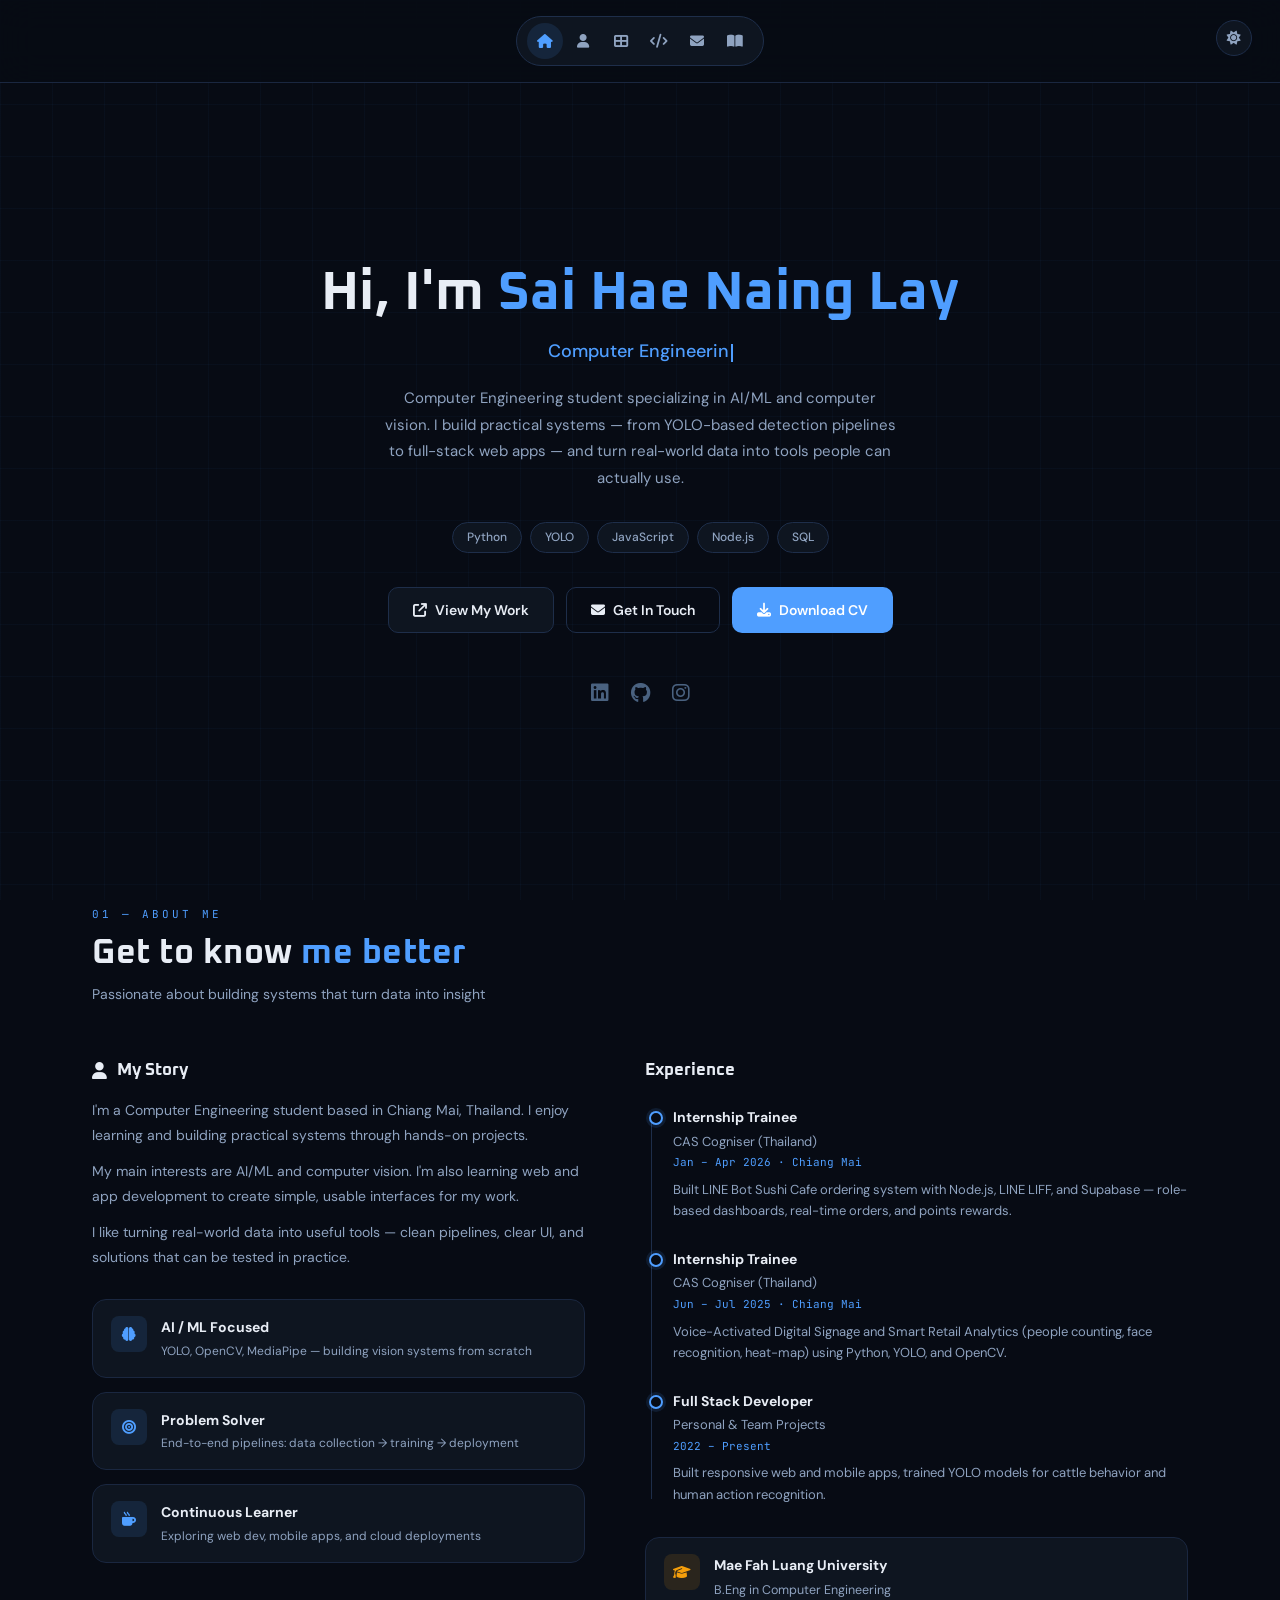
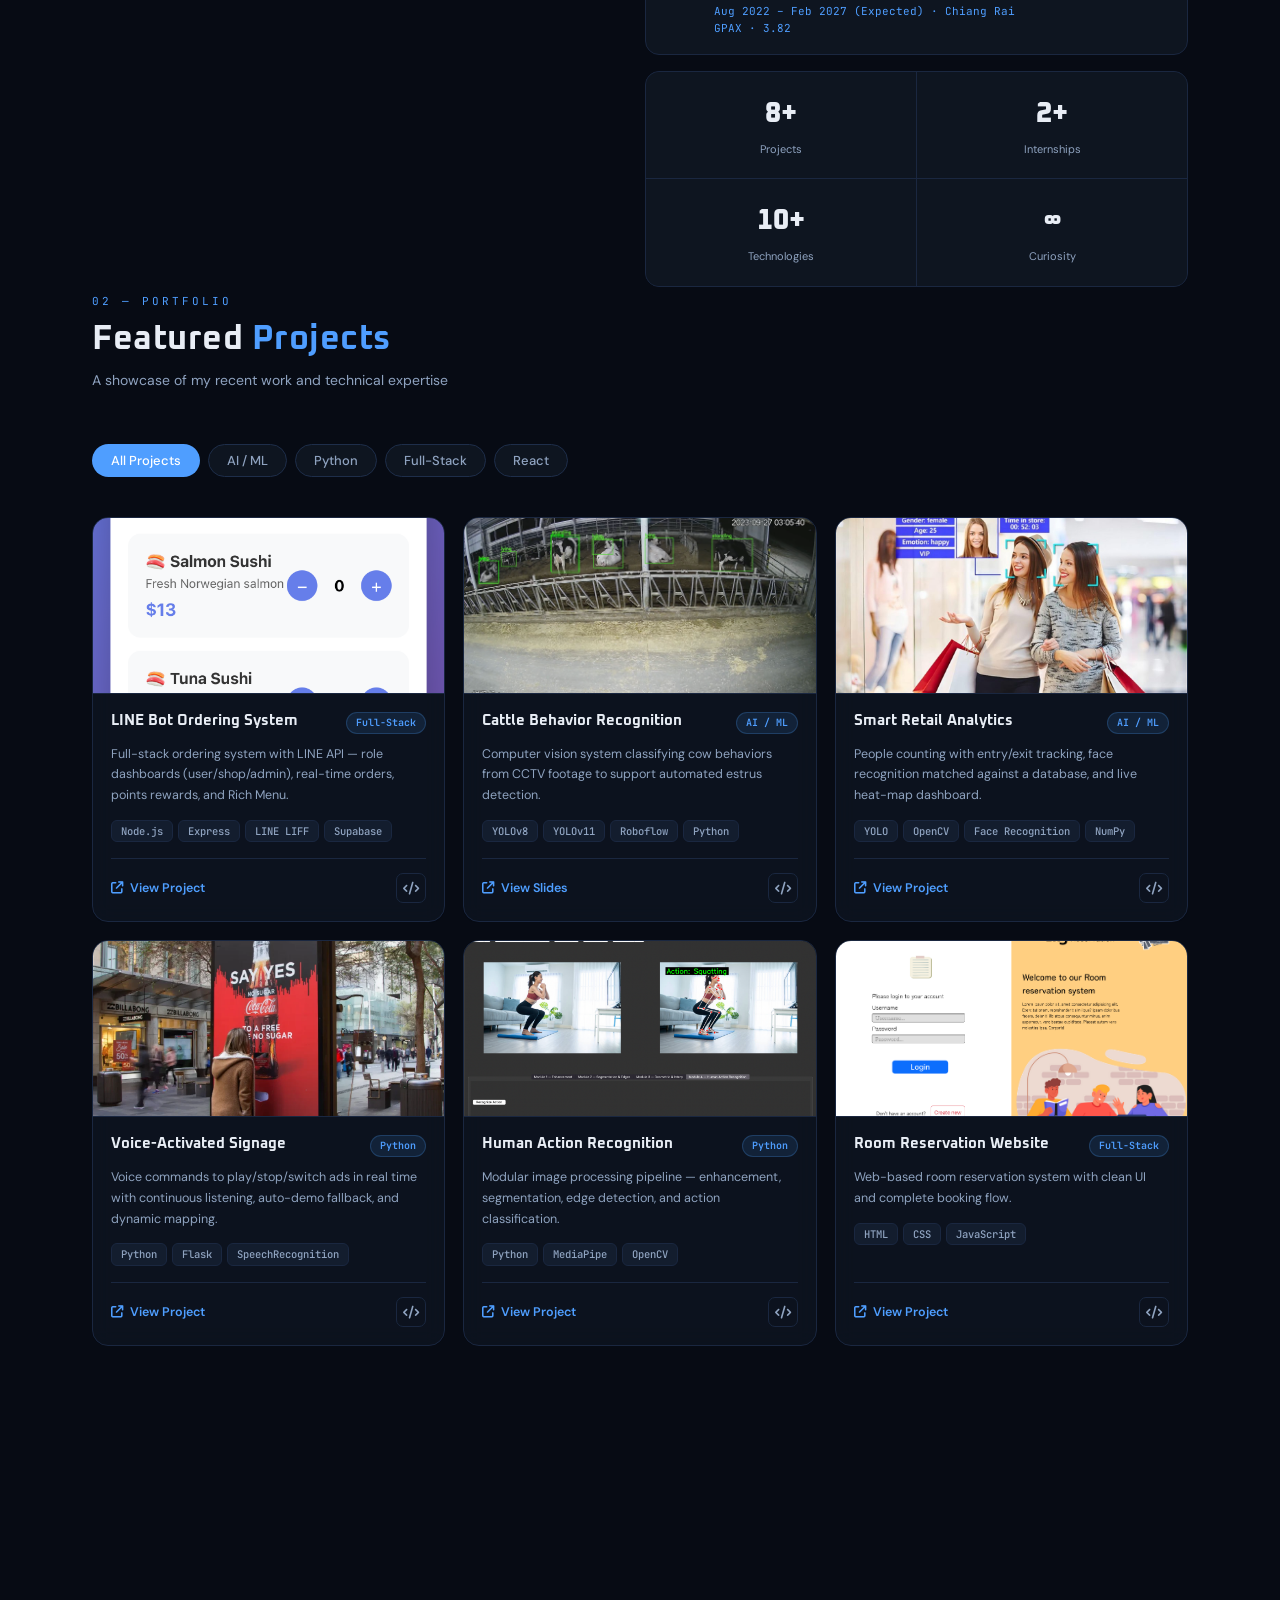
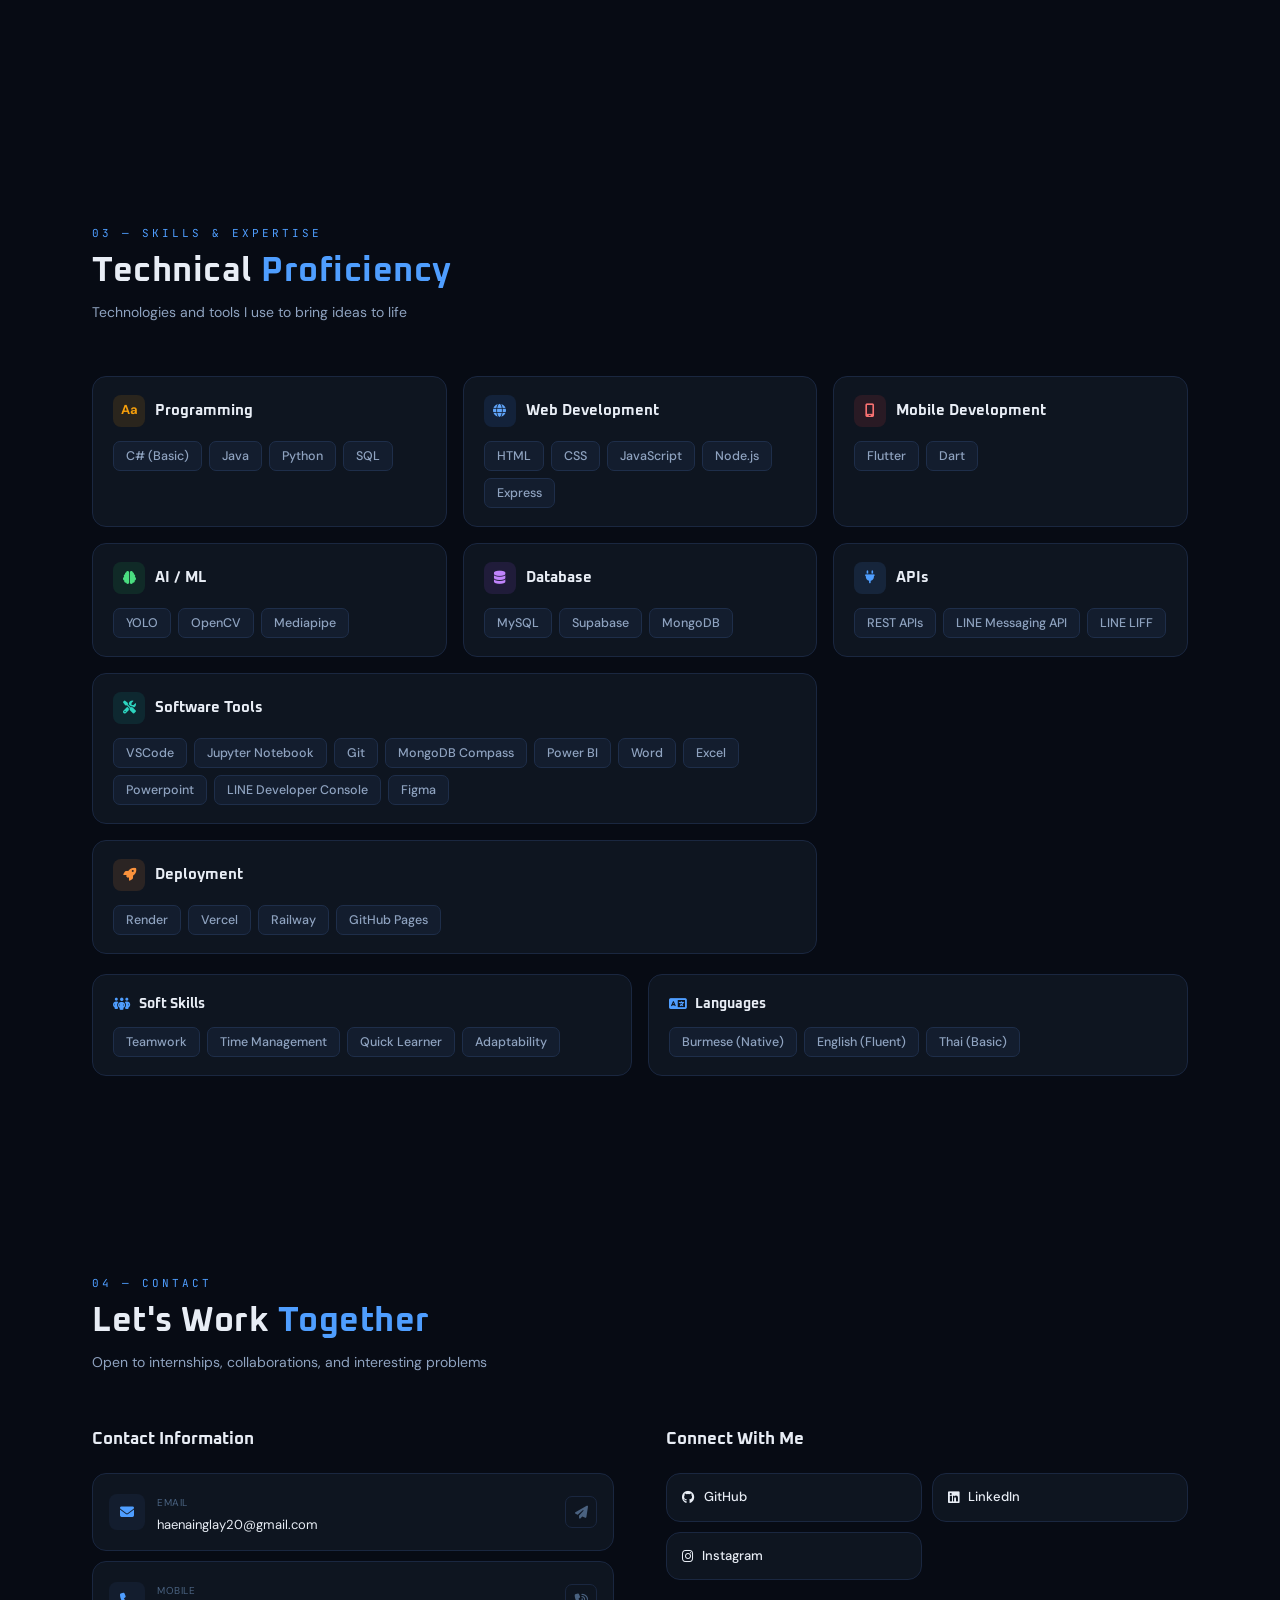
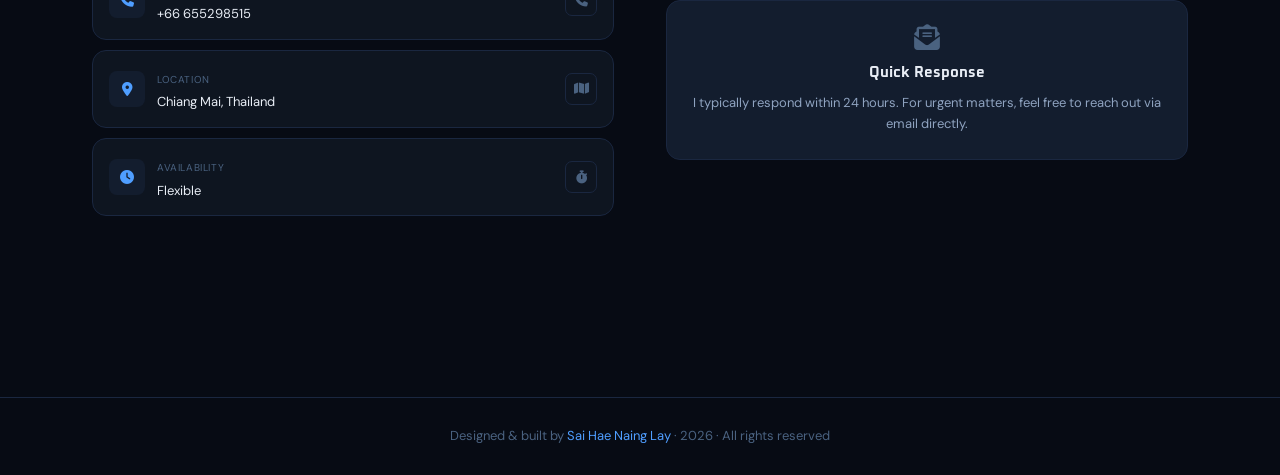
==== commit 91f3f93d: "Add 1 more project" ====
--- a/index.html
+++ b/index.html
@@ -358,6 +358,29 @@
           </div>
         </article>
 
+        <article class="project-card" data-category="ai">
+          <div class="project-img-wrap">
+            <img src="images/count_people.png" alt="">
+            <div class="project-overlay"><a href="https://simple-people-detector.onrender.com/" target="_blank"
+                class="overlay-btn"><i class="fas fa-eye"></i></a></div>
+          </div>
+          <div class="project-body">
+            <div class="project-header">
+              <h3>Simple People Detector</h3><span class="project-badge">AI</span>
+            </div>
+            <p>Real-time people detection web app powered by a custom-trained Roboflow RF-DETR model. Upload any image
+              to detect and count people with adjustable confidence and overlap thresholds.</p>
+            <div class="project-tags">
+              <span>Roboflow</span><span>JavaScript</span><span>Node.js</span><span>render</span></div>
+            <div class="project-actions">
+              <a href="https://simple-people-detector.onrender.com/" target="_blank" class="proj-link"><i
+                  class="fas fa-arrow-up-right-from-square"></i> Live Demo</a>
+              <a href="https://simple-people-detector.onrender.com/" target="_blank" class="proj-link-code"><i
+                  class="fas fa-code"></i></a>
+            </div>
+          </div>
+        </article>
+
       </div>
     </div>
   </section>
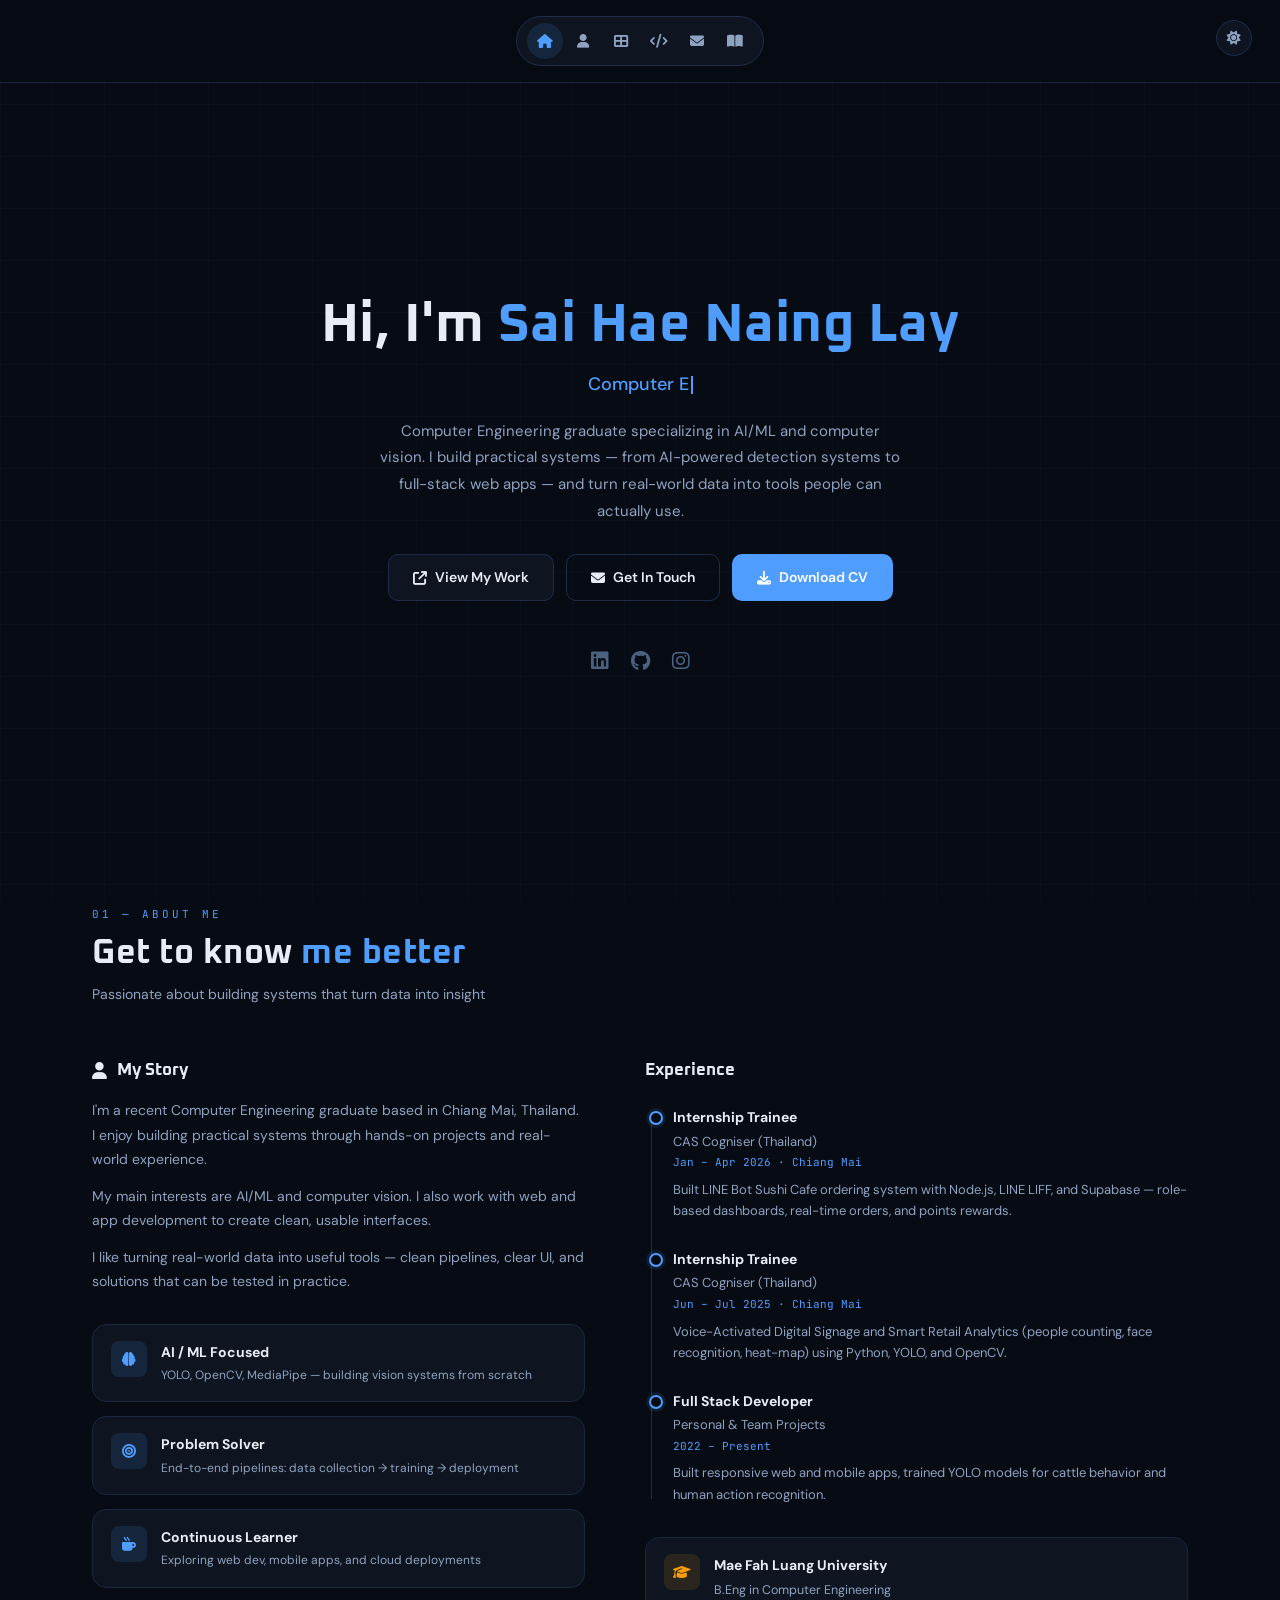
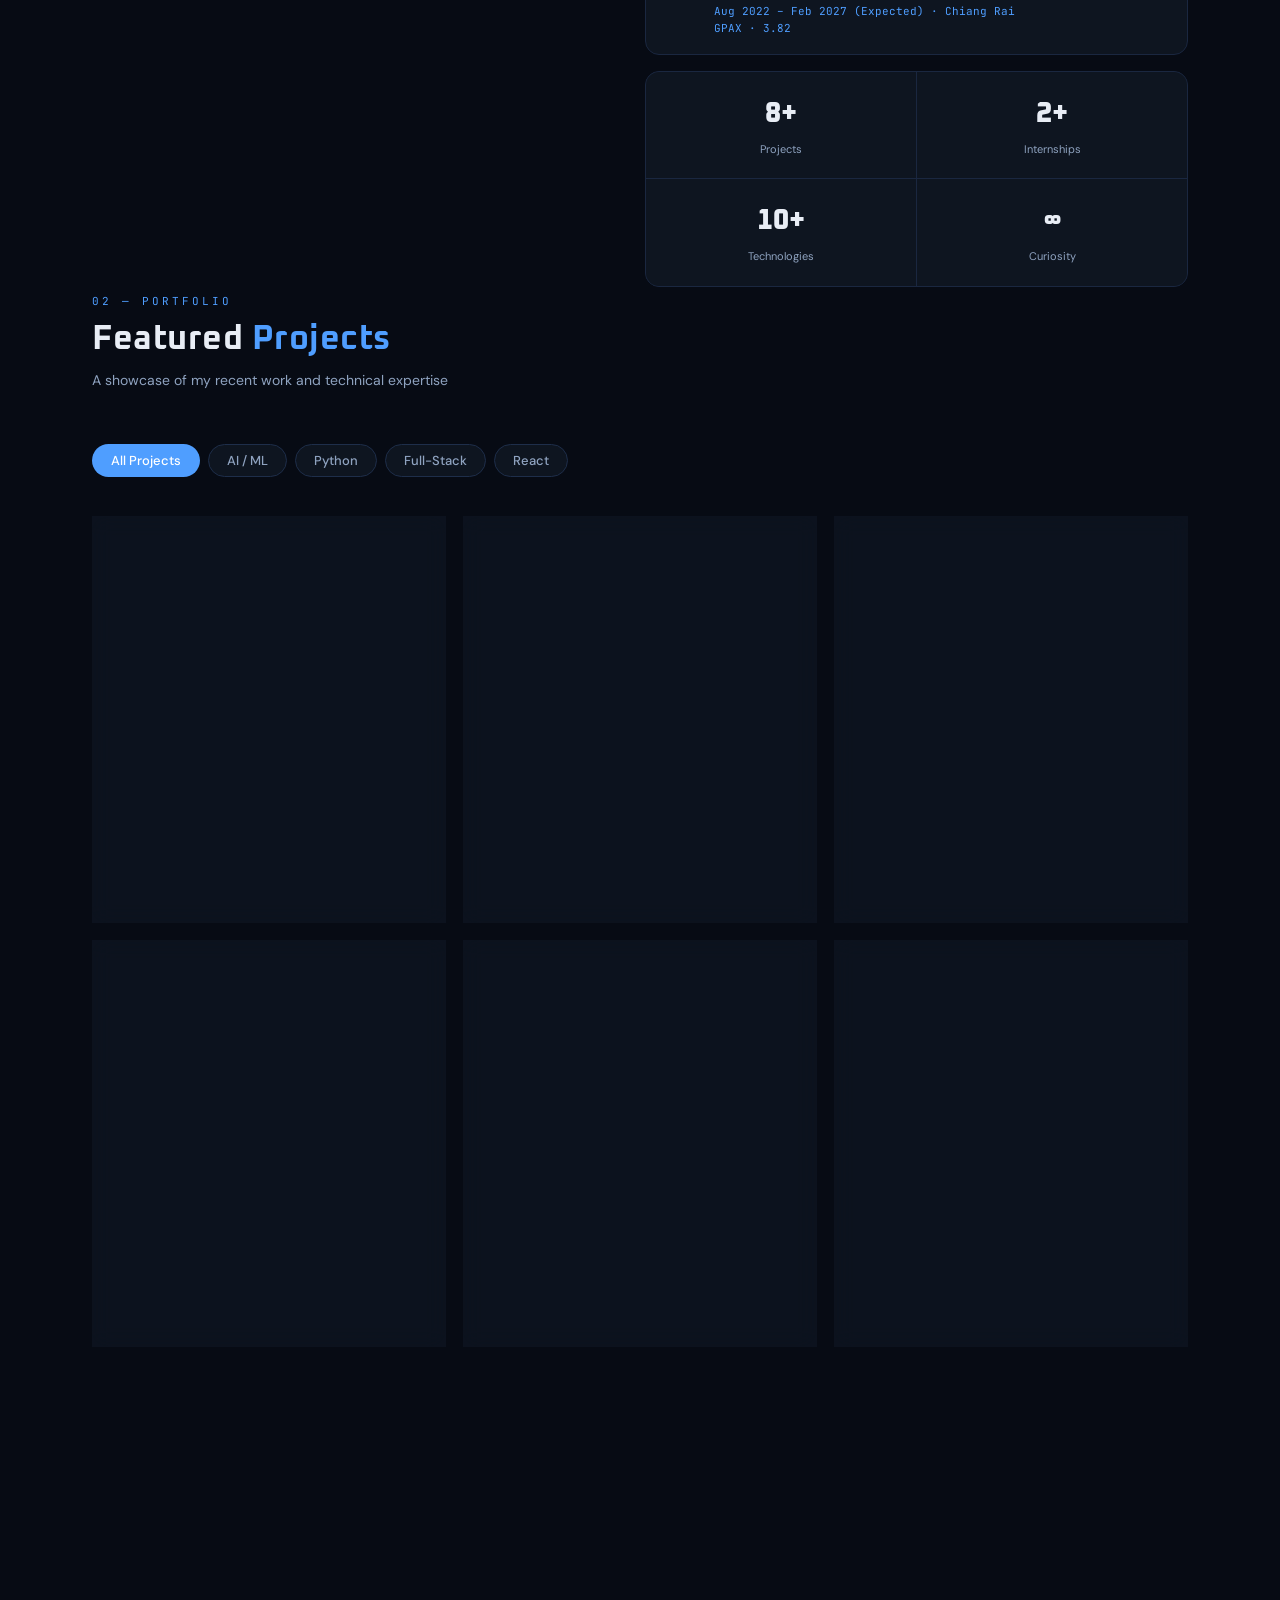
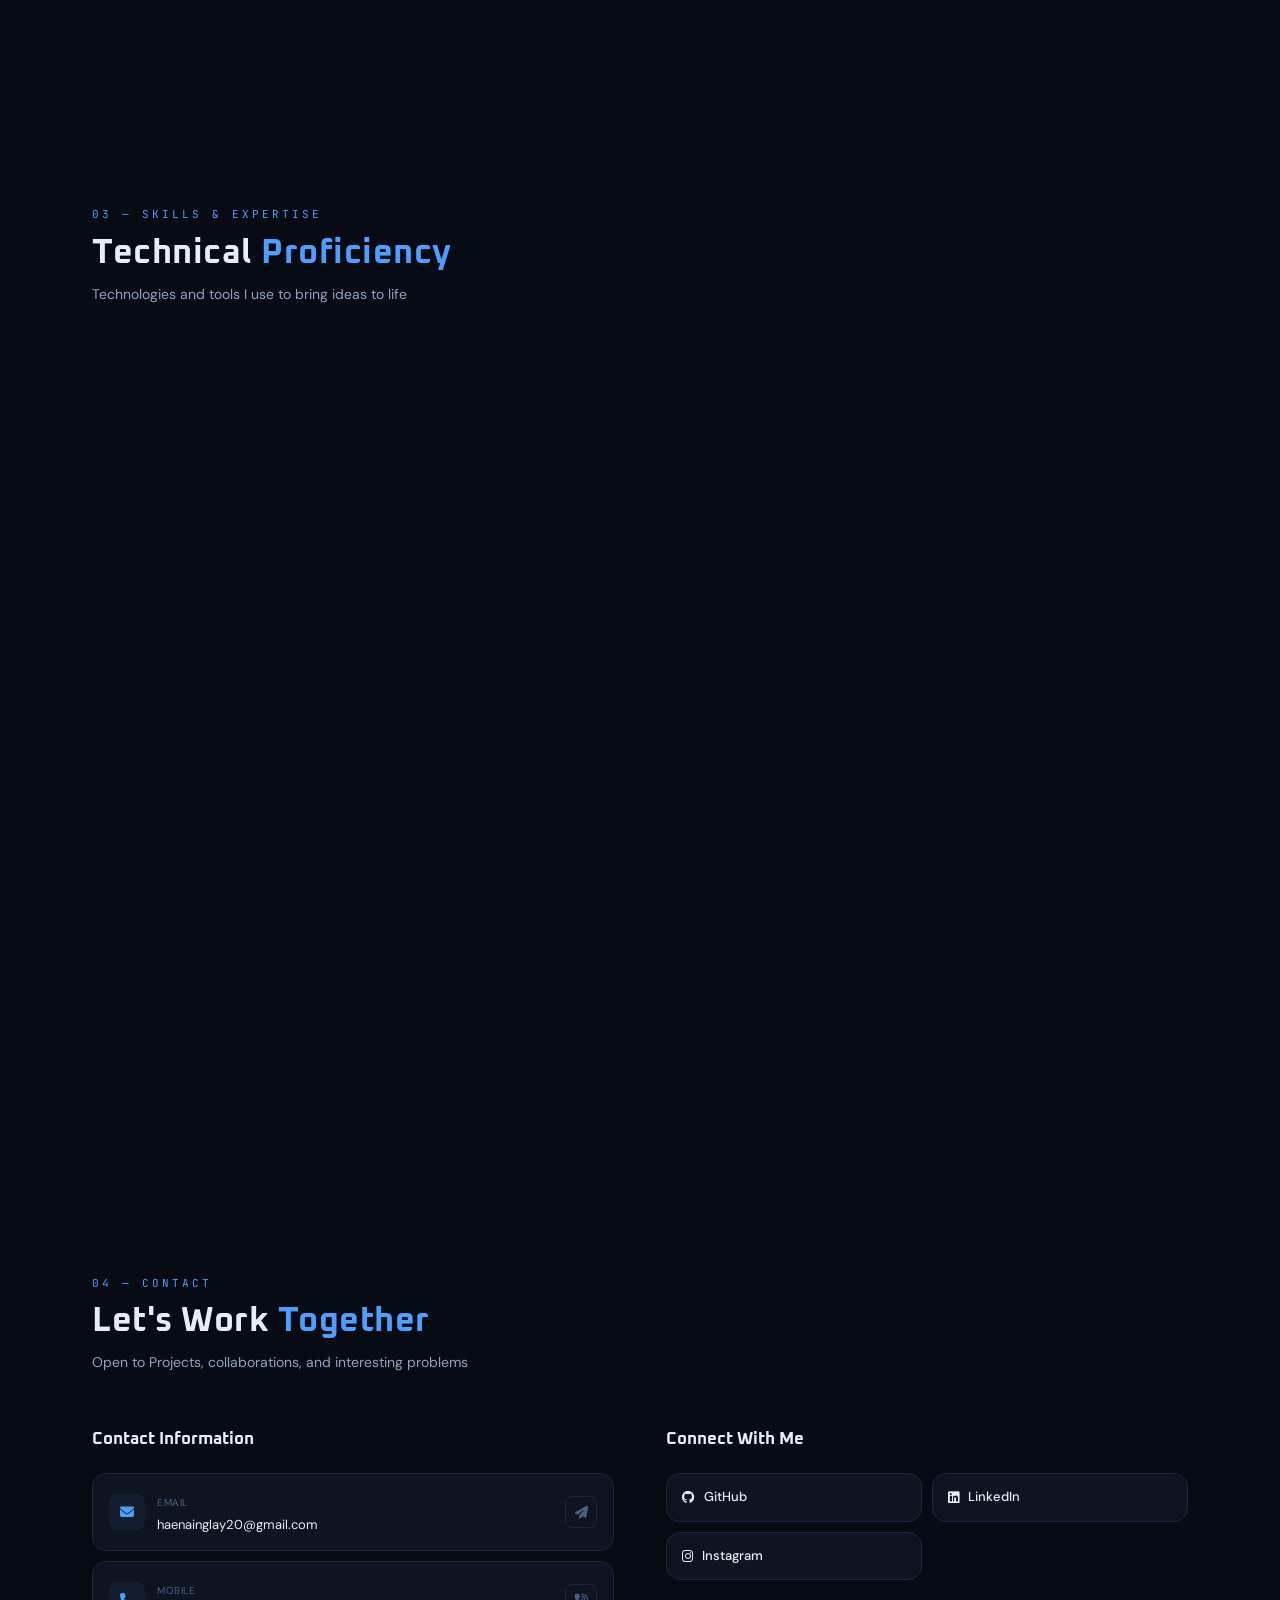
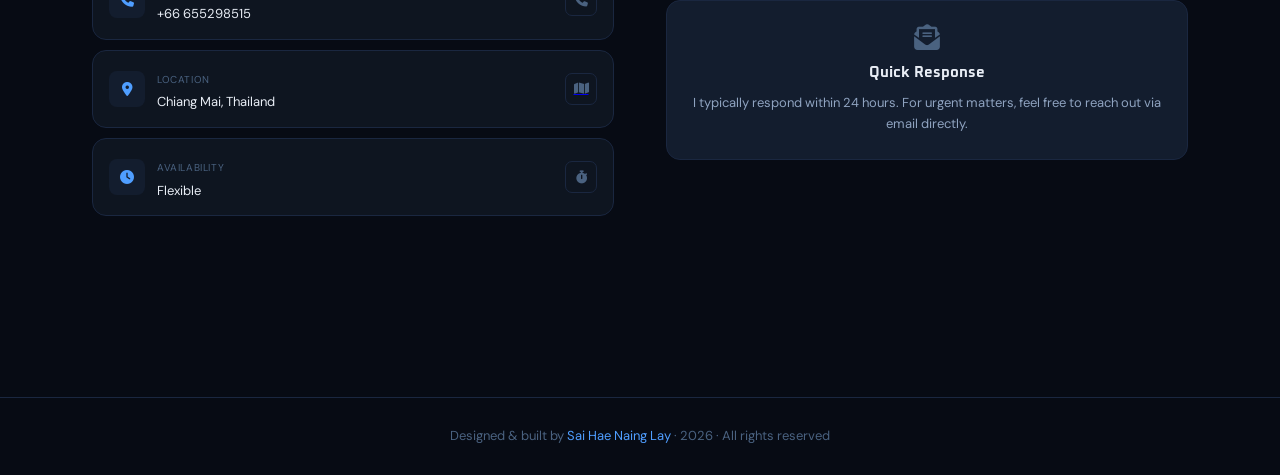
==== commit f0013d9e: "Update" ====
--- a/index.html
+++ b/index.html
@@ -40,14 +40,14 @@
       <h1 class="hero-title">Hi, I'm <span class="hero-name">Sai Hae Naing Lay</span></h1>
       <p class="hero-role"><span id="typed"></span><span class="cursor"></span></p>
       <p class="hero-desc">
-        Computer Engineering student specializing in AI/ML and computer vision. I build practical systems — from
-        YOLO-based detection pipelines to full-stack web apps — and turn real-world data into tools people can actually
+        Computer Engineering graduate specializing in AI/ML and computer vision. I build practical systems — from
+        AI-powered detection systems to full-stack web apps — and turn real-world data into tools people can actually
         use.
       </p>
-      <div class="hero-tags">
+      <!-- <div class="hero-tags">
         <span class="tag">Python</span><span class="tag">YOLO</span>
         <span class="tag">JavaScript</span><span class="tag">Node.js</span><span class="tag">SQL</span>
-      </div>
+      </div> -->
       <div class="hero-actions">
         <a href="#portfolio" class="btn btn-outline"><i class="fas fa-arrow-up-right-from-square"></i> View My Work</a>
         <a href="#contact" class="btn btn-ghost"><i class="fas fa-envelope"></i> Get In Touch</a>
@@ -77,10 +77,10 @@
         <div class="about-left">
           <div class="story-block">
             <h3><i class="fas fa-user"></i> My Story</h3>
-            <p>I'm a Computer Engineering student based in Chiang Mai, Thailand. I enjoy learning and building practical
-              systems through hands-on projects.</p>
-            <p>My main interests are AI/ML and computer vision. I'm also learning web and app development to create
-              simple, usable interfaces for my work.</p>
+            <p>I'm a recent Computer Engineering graduate based in Chiang Mai, Thailand. I enjoy building practical
+              systems through hands-on projects and real-world experience.</p>
+            <p>My main interests are AI/ML and computer vision. I also work with web and app development to create
+              clean, usable interfaces.</p>
             <p>I like turning real-world data into useful tools — clean pipelines, clear UI, and solutions that can be
               tested in practice.</p>
           </div>
@@ -371,7 +371,8 @@
             <p>Real-time people detection web app powered by a custom-trained Roboflow RF-DETR model. Upload any image
               to detect and count people with adjustable confidence and overlap thresholds.</p>
             <div class="project-tags">
-              <span>Roboflow</span><span>JavaScript</span><span>Node.js</span><span>render</span></div>
+              <span>Roboflow</span><span>JavaScript</span><span>Node.js</span><span>render</span>
+            </div>
             <div class="project-actions">
               <a href="https://simple-people-detector.onrender.com/" target="_blank" class="proj-link"><i
                   class="fas fa-arrow-up-right-from-square"></i> Live Demo</a>
@@ -422,14 +423,15 @@
           <div class="skill-cat-header"><span class="skill-cat-icon ai-icon"><i class="fas fa-brain"></i></span>
             <h3>AI / ML</h3>
           </div>
-          <div class="skill-chips"><span>YOLO</span><span>OpenCV</span><span>Mediapipe</span></div>
+          <div class="skill-chips"><span>YOLO</span><span>Roboflow</span><span>OpenCV</span><span>Mediapipe</span></div>
         </div>
 
         <div class="skill-cat">
           <div class="skill-cat-header"><span class="skill-cat-icon db-icon"><i class="fas fa-database"></i></span>
             <h3>Database</h3>
           </div>
-          <div class="skill-chips"><span>MySQL</span><span>Supabase</span><span>MongoDB</span></div>
+          <div class="skill-chips"><span>MySQL</span><span>Supabase</span><span>MongoDB</span><span>phpMyAdmin</span>
+          </div>
         </div>
 
         <div class="skill-cat">
@@ -480,7 +482,7 @@
     <div class="section-inner container">
       <div class="section-label">04 — Contact</div>
       <h2 class="section-title">Let's Work <span>Together</span></h2>
-      <p class="section-sub">Open to internships, collaborations, and interesting problems</p>
+      <p class="section-sub">Open to Projects, collaborations, and interesting problems</p>
 
       <div class="contact-grid">
         <div class="contact-info">
@@ -504,7 +506,9 @@
             <div class="ci-text"><span>Location</span>
               <p>Chiang Mai, Thailand</p>
             </div>
-            <div class="ci-action"><i class="fas fa-map"></i></div>
+            <a href="https://maps.app.goo.gl/v9dyjZYGexyuuG4G8">
+              <div class="ci-action"><i class="fas fa-map"></i></div>
+            </a>
           </div>
           <div class="contact-item">
             <div class="ci-icon"><i class="fas fa-clock"></i></div>
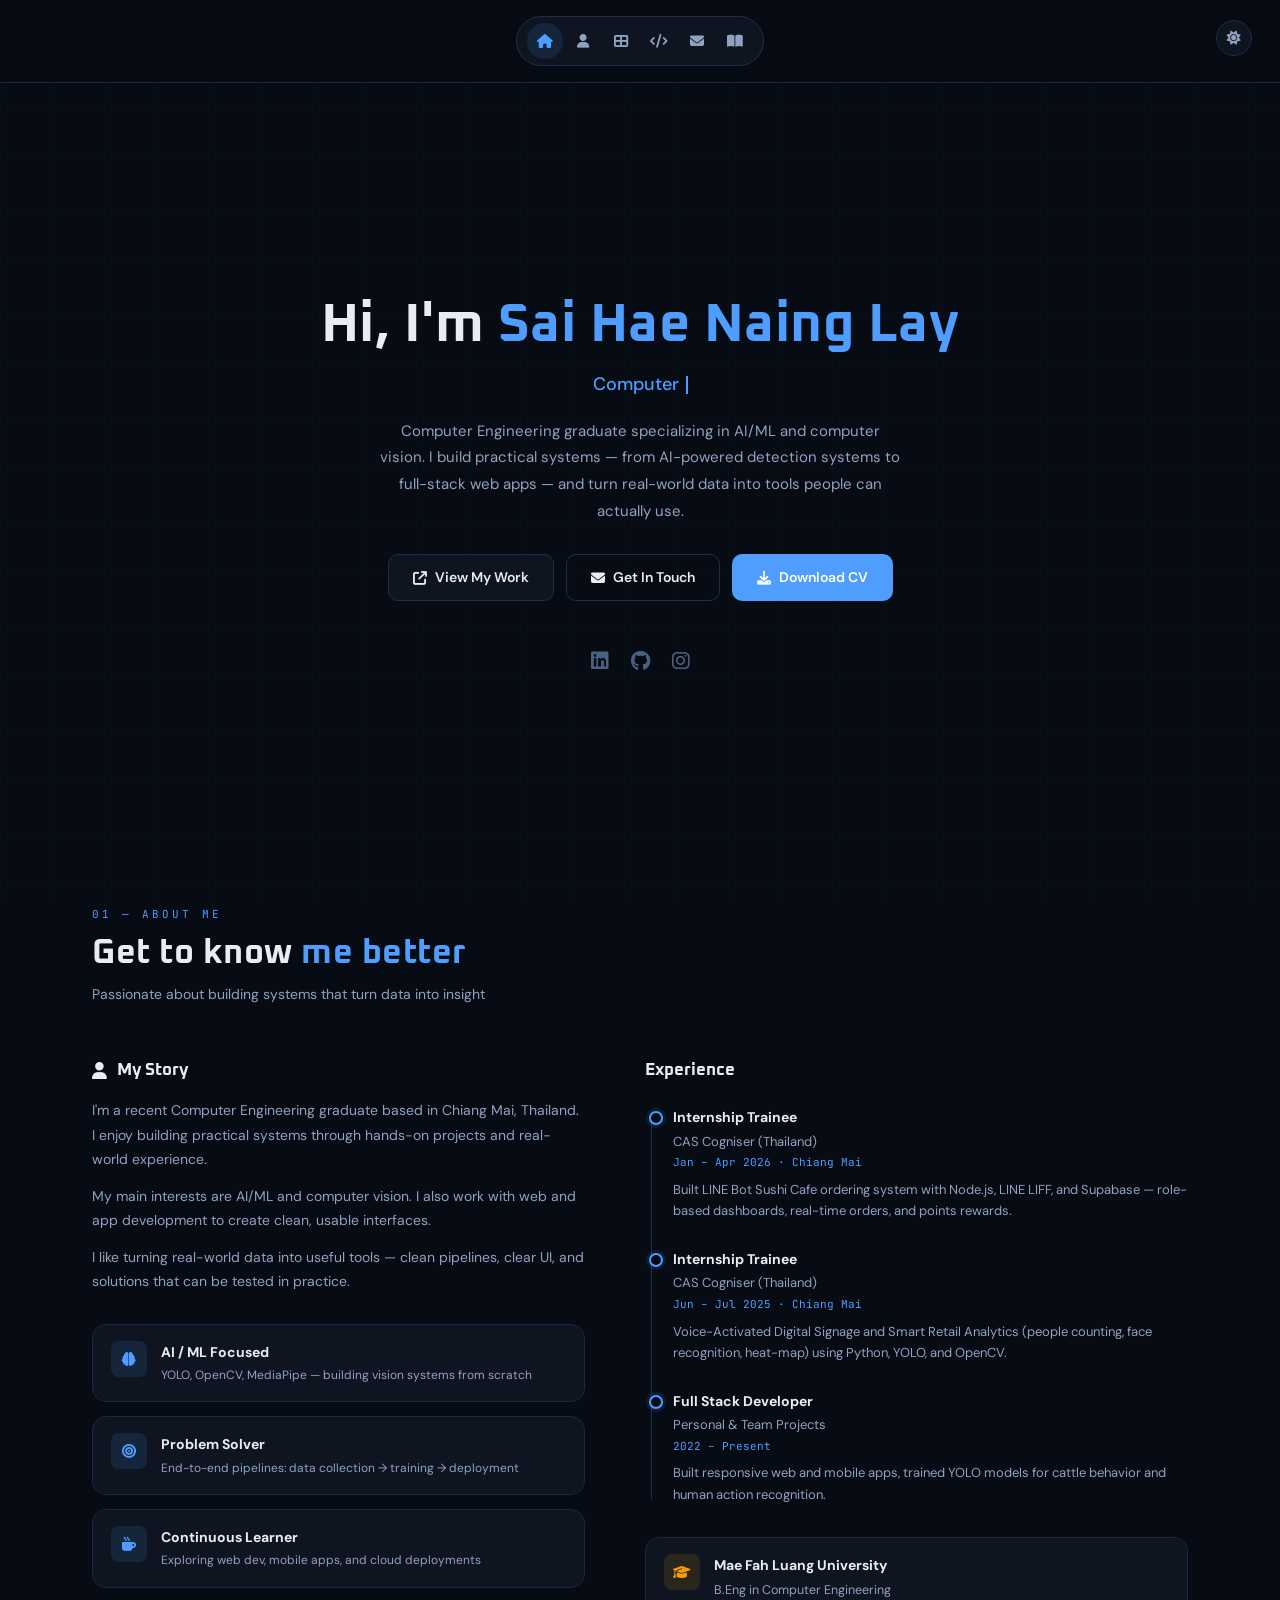
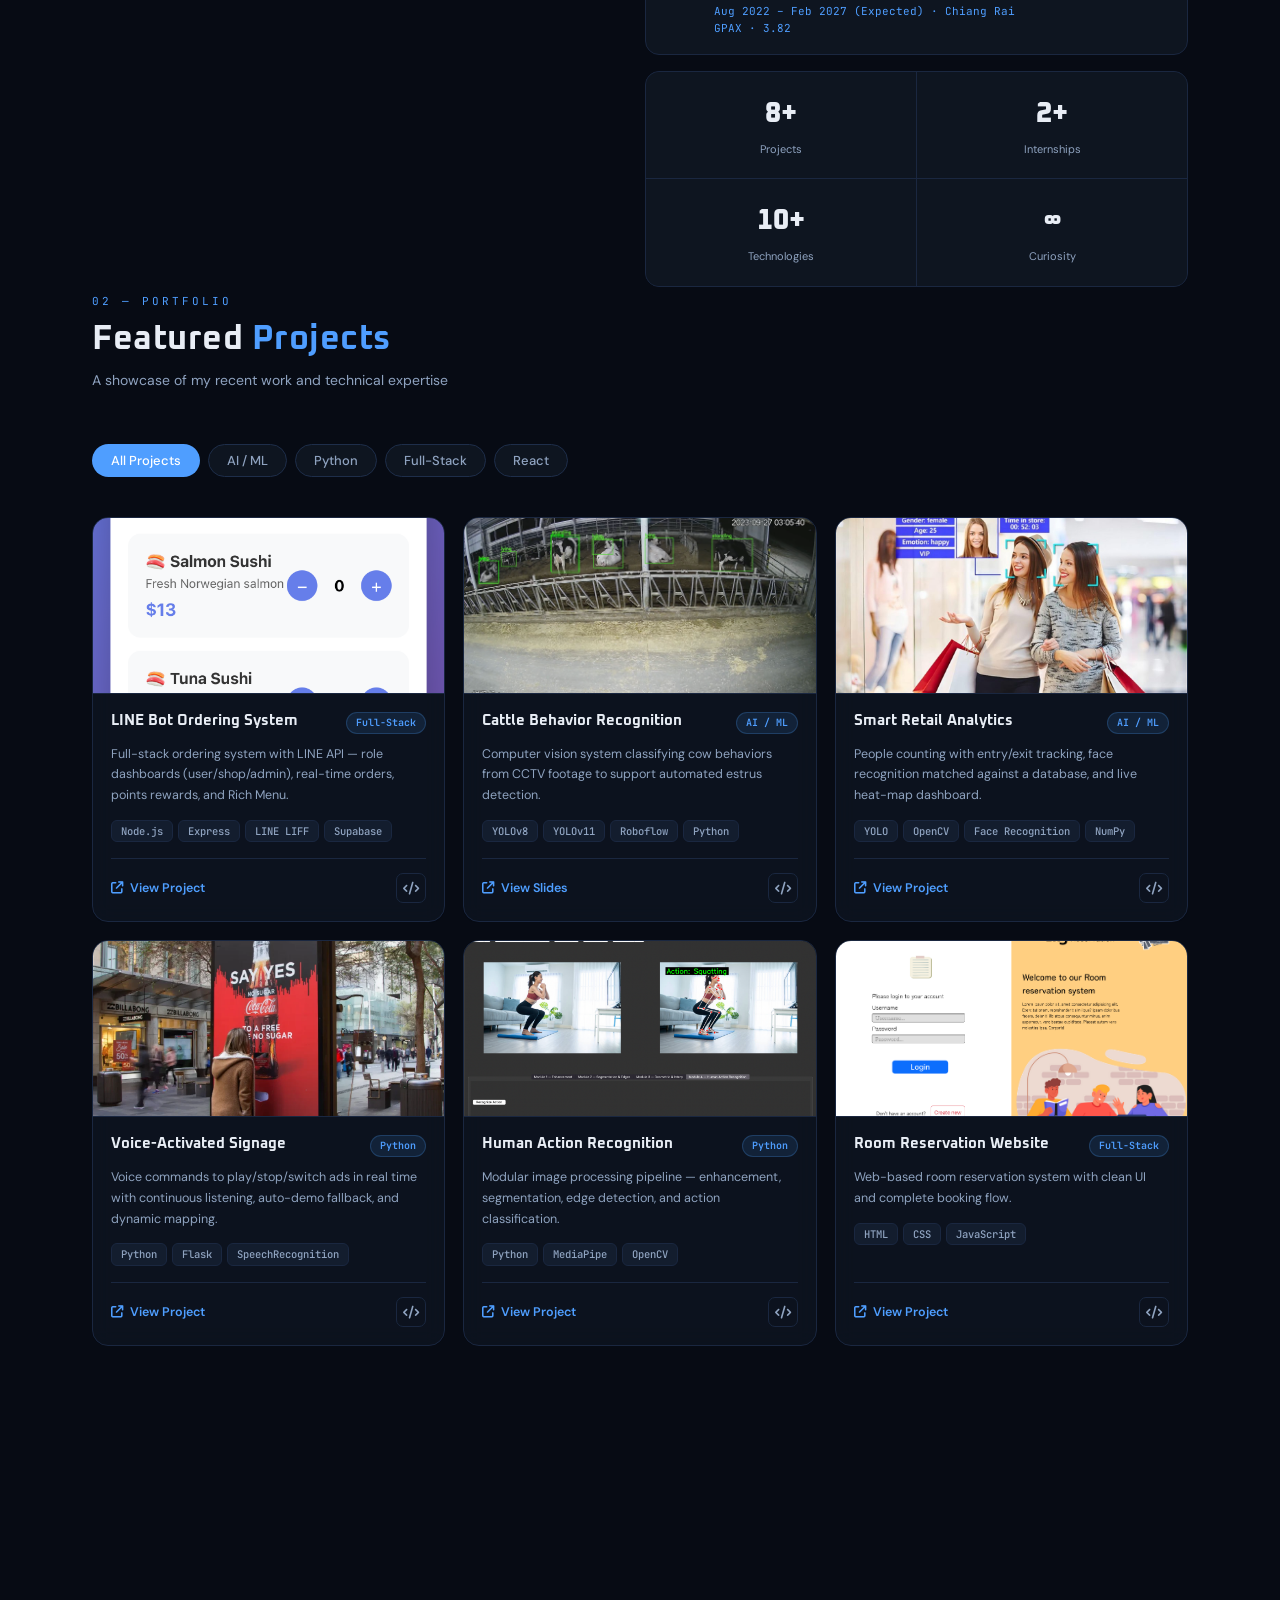
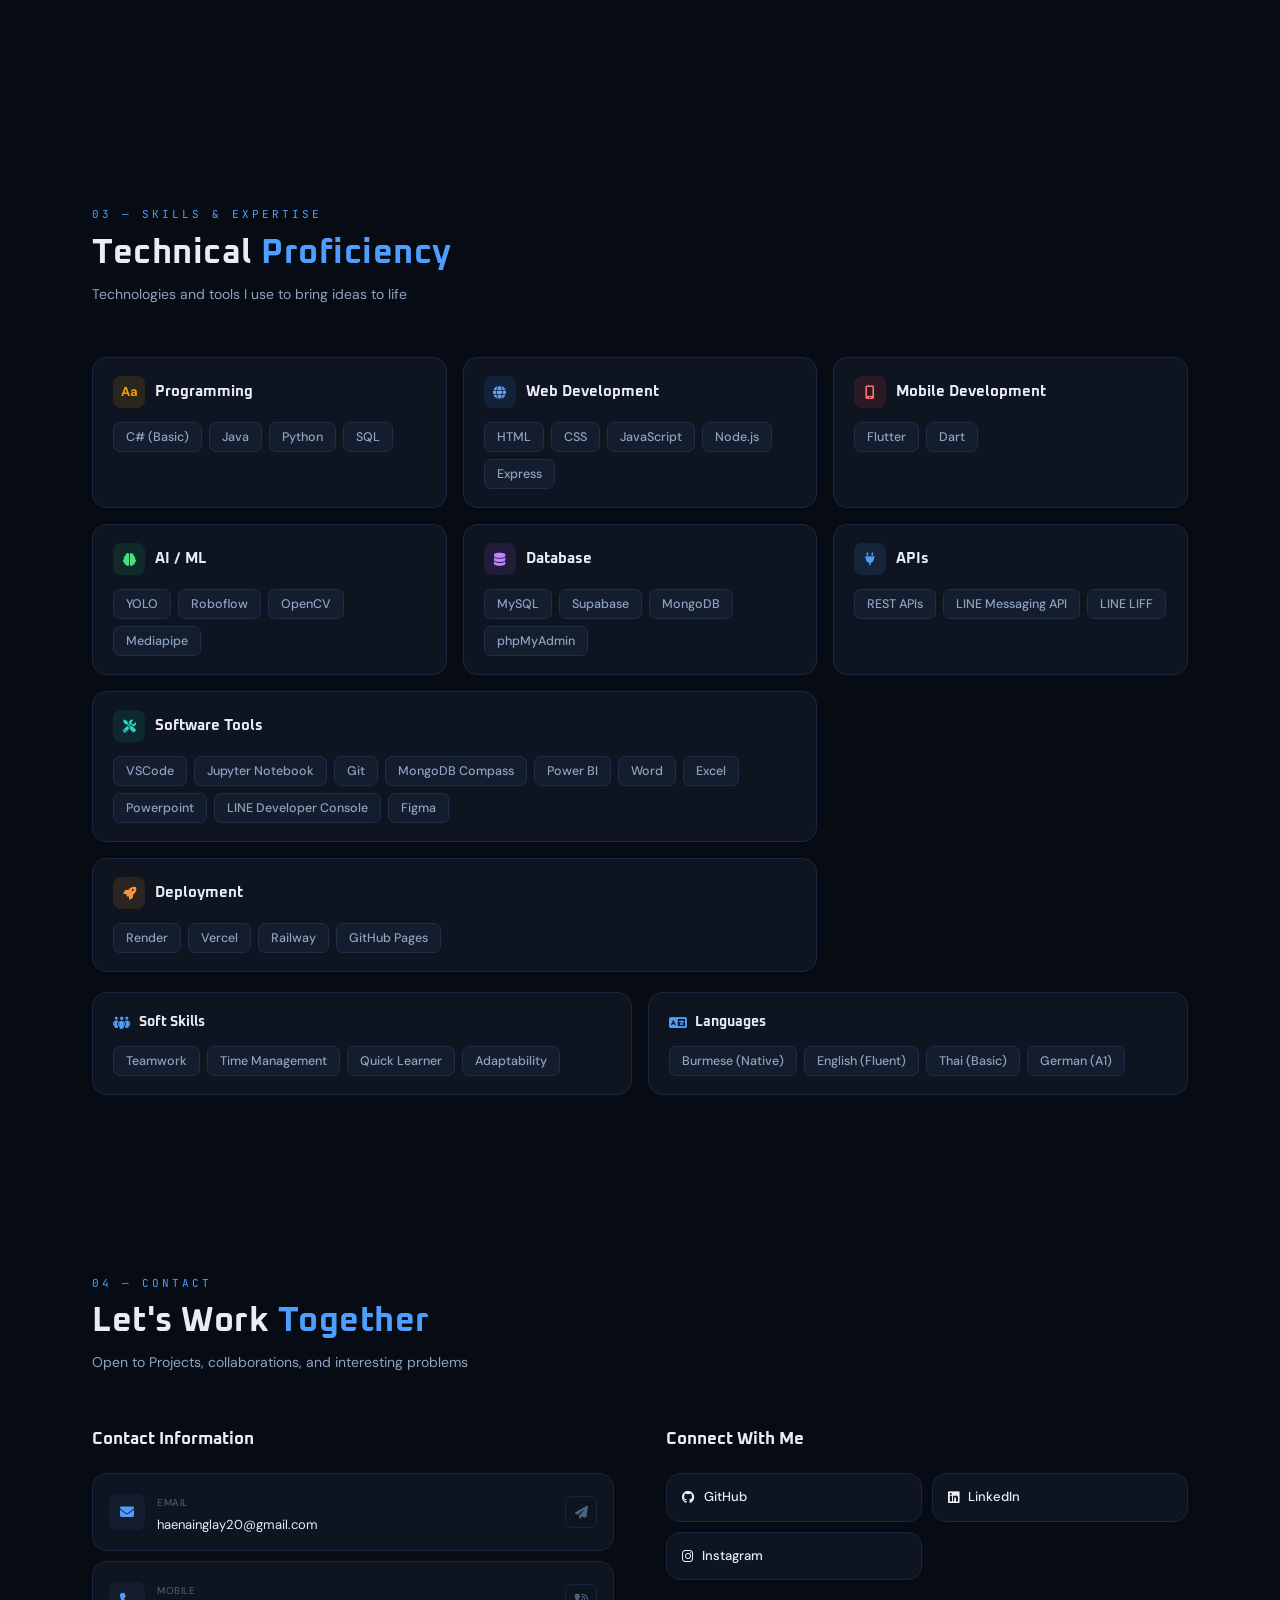
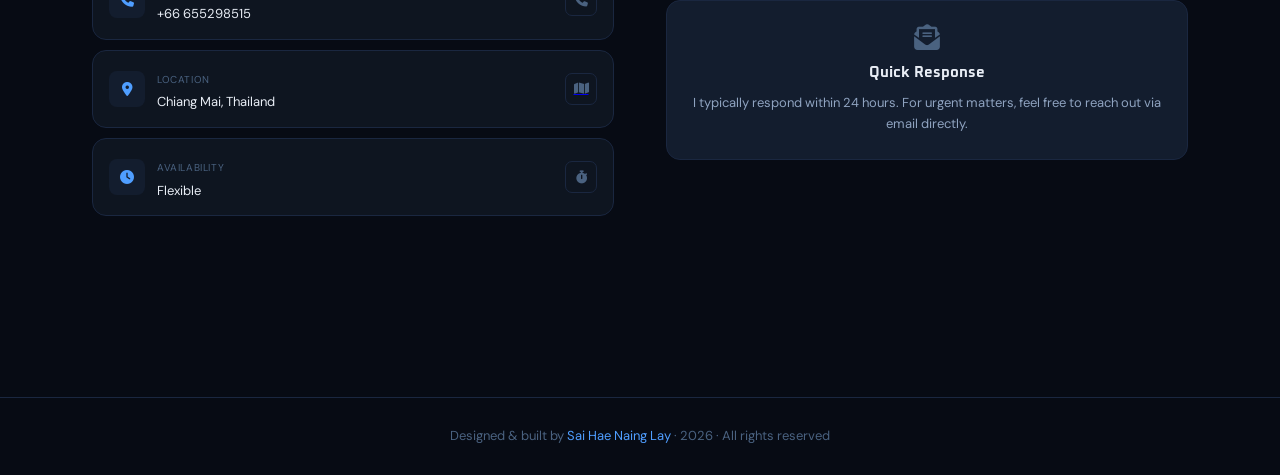
==== commit 8135c70d: "change CV and edit details" ====
--- a/index.html
+++ b/index.html
@@ -1,549 +1,900 @@
-<!DOCTYPE html>
+<!doctype html>
 <html lang="en">
-
-<head>
-  <meta charset="UTF-8" />
-  <meta name="viewport" content="width=device-width, initial-scale=1.0" />
-  <title>Sai Hae Naing Lay | Portfolio</title>
-  <link rel="preconnect" href="https://fonts.googleapis.com" />
-  <link rel="preconnect" href="https://fonts.gstatic.com" crossorigin />
-  <link
-    href="https://fonts.googleapis.com/css2?family=Oxanium:wght@400;500;600;700;800&family=DM+Sans:wght@300;400;500;600&family=JetBrains+Mono:wght@400;500&display=swap"
-    rel="stylesheet" />
-  <link rel="stylesheet" href="https://cdnjs.cloudflare.com/ajax/libs/font-awesome/6.5.0/css/all.min.css" />
-  <link rel="stylesheet" href="style.css" />
-</head>
-
-<body>
-
-  <!-- NAV — pill style -->
-  <nav id="navbar">
-    <div class="nav-inner">
-      <ul class="nav-links">
-        <li><a href="#home" class="active"><i class="fas fa-house"></i> <span class="tip">Home</span></a></li>
-        <li><a href="#about"><i class="fas fa-user"></i> <span class="tip">About</span></a></li>
-        <li><a href="#portfolio"><i class="fas fa-table-cells-large"></i> <span class="tip">Projects</span></a></li>
-        <li><a href="#skills"><i class="fas fa-code"></i> <span class="tip">Skills</span></a></li>
-        <li><a href="#contact"><i class="fas fa-envelope"></i> <span class="tip">Contact</span></a></li>
-        <li><a href="blog.html"><i class="fas fa-book-open"></i> <span class="tip">Blog</span></a></li>
-      </ul>
-    </div>
-    <button class="theme-toggle" id="themeToggle" aria-label="Toggle theme">
-      <i class="fas fa-sun"></i>
-    </button>
-  </nav>
-
-  <!-- HERO -->
-  <section class="hero" id="home">
-    <div class="grid-bg"></div>
-    <div class="hero-inner">
-      <h1 class="hero-title">Hi, I'm <span class="hero-name">Sai Hae Naing Lay</span></h1>
-      <p class="hero-role"><span id="typed"></span><span class="cursor"></span></p>
-      <p class="hero-desc">
-        Computer Engineering graduate specializing in AI/ML and computer vision. I build practical systems — from
-        AI-powered detection systems to full-stack web apps — and turn real-world data into tools people can actually
-        use.
-      </p>
-      <!-- <div class="hero-tags">
+  <head>
+    <meta charset="UTF-8" />
+    <meta name="viewport" content="width=device-width, initial-scale=1.0" />
+    <title>Sai Hae Naing Lay | Portfolio</title>
+    <link rel="preconnect" href="https://fonts.googleapis.com" />
+    <link rel="preconnect" href="https://fonts.gstatic.com" crossorigin />
+    <link
+      href="https://fonts.googleapis.com/css2?family=Oxanium:wght@400;500;600;700;800&family=DM+Sans:wght@300;400;500;600&family=JetBrains+Mono:wght@400;500&display=swap"
+      rel="stylesheet"
+    />
+    <link
+      rel="stylesheet"
+      href="https://cdnjs.cloudflare.com/ajax/libs/font-awesome/6.5.0/css/all.min.css"
+    />
+    <link rel="stylesheet" href="style.css" />
+  </head>
+
+  <body>
+    <!-- NAV — pill style -->
+    <nav id="navbar">
+      <div class="nav-inner">
+        <ul class="nav-links">
+          <li>
+            <a href="#home" class="active"
+              ><i class="fas fa-house"></i> <span class="tip">Home</span></a
+            >
+          </li>
+          <li>
+            <a href="#about"
+              ><i class="fas fa-user"></i> <span class="tip">About</span></a
+            >
+          </li>
+          <li>
+            <a href="#portfolio"
+              ><i class="fas fa-table-cells-large"></i>
+              <span class="tip">Projects</span></a
+            >
+          </li>
+          <li>
+            <a href="#skills"
+              ><i class="fas fa-code"></i> <span class="tip">Skills</span></a
+            >
+          </li>
+          <li>
+            <a href="#contact"
+              ><i class="fas fa-envelope"></i>
+              <span class="tip">Contact</span></a
+            >
+          </li>
+          <li>
+            <a href="blog.html"
+              ><i class="fas fa-book-open"></i> <span class="tip">Blog</span></a
+            >
+          </li>
+        </ul>
+      </div>
+      <button class="theme-toggle" id="themeToggle" aria-label="Toggle theme">
+        <i class="fas fa-sun"></i>
+      </button>
+    </nav>
+
+    <!-- HERO -->
+    <section class="hero" id="home">
+      <div class="grid-bg"></div>
+      <div class="hero-inner">
+        <h1 class="hero-title">
+          Hi, I'm <span class="hero-name">Sai Hae Naing Lay</span>
+        </h1>
+        <p class="hero-role">
+          <span id="typed"></span><span class="cursor"></span>
+        </p>
+        <p class="hero-desc">
+          Computer Engineering graduate specializing in AI/ML and computer
+          vision. I build practical systems — from AI-powered detection systems
+          to full-stack web apps — and turn real-world data into tools people
+          can actually use.
+        </p>
+        <!-- <div class="hero-tags">
         <span class="tag">Python</span><span class="tag">YOLO</span>
         <span class="tag">JavaScript</span><span class="tag">Node.js</span><span class="tag">SQL</span>
       </div> -->
-      <div class="hero-actions">
-        <a href="#portfolio" class="btn btn-outline"><i class="fas fa-arrow-up-right-from-square"></i> View My Work</a>
-        <a href="#contact" class="btn btn-ghost"><i class="fas fa-envelope"></i> Get In Touch</a>
-        <a href="Professional_CV.pdf" target="_blank" class="btn btn-primary"><i class="fas fa-download"></i> Download
-          CV</a>
-      </div>
-      <div class="hero-social">
-        <a href="https://www.linkedin.com/in/sai-hae-naing-lay-784866288" target="_blank" aria-label="LinkedIn"><i
-            class="fab fa-linkedin"></i></a>
-        <a href="https://github.com/AnitaMaxWynn901" target="_blank" aria-label="GitHub"><i
-            class="fab fa-github"></i></a>
-        <a href="https://www.instagram.com/layhn._0" target="_blank" aria-label="Instagram"><i
-            class="fab fa-instagram"></i></a>
-      </div>
-    </div>
-  </section>
-
-  <!-- ABOUT -->
-  <section id="about" class="section">
-    <div class="grid-bg"></div>
-    <div class="section-inner container">
-      <div class="section-label">01 — About Me</div>
-      <h2 class="section-title">Get to know <span>me better</span></h2>
-      <p class="section-sub">Passionate about building systems that turn data into insight</p>
-
-      <div class="about-grid">
-        <div class="about-left">
-          <div class="story-block">
-            <h3><i class="fas fa-user"></i> My Story</h3>
-            <p>I'm a recent Computer Engineering graduate based in Chiang Mai, Thailand. I enjoy building practical
-              systems through hands-on projects and real-world experience.</p>
-            <p>My main interests are AI/ML and computer vision. I also work with web and app development to create
-              clean, usable interfaces.</p>
-            <p>I like turning real-world data into useful tools — clean pipelines, clear UI, and solutions that can be
-              tested in practice.</p>
-          </div>
-          <div class="traits">
-            <div class="trait">
-              <div class="trait-icon"><i class="fas fa-brain"></i></div>
-              <div><strong>AI / ML Focused</strong>
-                <p>YOLO, OpenCV, MediaPipe — building vision systems from scratch</p>
-              </div>
-            </div>
-            <div class="trait">
-              <div class="trait-icon"><i class="fas fa-bullseye"></i></div>
-              <div><strong>Problem Solver</strong>
-                <p>End-to-end pipelines: data collection → training → deployment</p>
-              </div>
-            </div>
-            <div class="trait">
-              <div class="trait-icon"><i class="fas fa-mug-hot"></i></div>
-              <div><strong>Continuous Learner</strong>
-                <p>Exploring web dev, mobile apps, and cloud deployments</p>
-              </div>
-            </div>
-          </div>
+        <div class="hero-actions">
+          <a href="#portfolio" class="btn btn-outline"
+            ><i class="fas fa-arrow-up-right-from-square"></i> View My Work</a
+          >
+          <a href="#contact" class="btn btn-ghost"
+            ><i class="fas fa-envelope"></i> Get In Touch</a
+          >
+          <a href="professional_CV.pdf" target="_blank" class="btn btn-primary"
+            ><i class="fas fa-download"></i> Download CV</a
+          >
         </div>
-
-        <div class="about-right">
-          <h3>Experience</h3>
-          <div class="timeline">
-            <div class="timeline-item">
-              <div class="tl-dot"></div>
-              <div class="tl-body">
-                <h4>Internship Trainee</h4>
-                <p class="tl-company">CAS Cogniser (Thailand)</p>
-                <p class="tl-date">Jan – Apr 2026 · Chiang Mai</p>
-                <p>Built LINE Bot Sushi Cafe ordering system with Node.js, LINE LIFF, and Supabase — role-based
-                  dashboards, real-time orders, and points rewards.</p>
-              </div>
-            </div>
-            <div class="timeline-item">
-              <div class="tl-dot"></div>
-              <div class="tl-body">
-                <h4>Internship Trainee</h4>
-                <p class="tl-company">CAS Cogniser (Thailand)</p>
-                <p class="tl-date">Jun – Jul 2025 · Chiang Mai</p>
-                <p>Voice-Activated Digital Signage and Smart Retail Analytics (people counting, face recognition,
-                  heat-map) using Python, YOLO, and OpenCV.</p>
-              </div>
-            </div>
-            <div class="timeline-item">
-              <div class="tl-dot"></div>
-              <div class="tl-body">
-                <h4>Full Stack Developer</h4>
-                <p class="tl-company">Personal &amp; Team Projects</p>
-                <p class="tl-date">2022 – Present</p>
-                <p>Built responsive web and mobile apps, trained YOLO models for cattle behavior and human action
-                  recognition.</p>
-              </div>
-            </div>
-          </div>
-          <div class="edu-card">
-            <div class="edu-header">
-              <div class="edu-icon"><i class="fas fa-graduation-cap"></i></div>
-              <div>
-                <h4>Mae Fah Luang University</h4>
-                <p class="edu-degree">B.Eng in Computer Engineering</p>
-                <p class="edu-date">Aug 2022 – Feb 2027 (Expected) · Chiang Rai</p>
-                <p class="edu-date">GPAX · 3.82</p>
-              </div>
-            </div>
-          </div>
-
-          <div class="stats-card">
-            <div class="stat"><span class="stat-num">8+</span><span class="stat-label">Projects</span></div>
-            <div class="stat"><span class="stat-num">2+</span><span class="stat-label">Internships</span></div>
-            <div class="stat"><span class="stat-num">10+</span><span class="stat-label">Technologies</span></div>
-            <div class="stat"><span class="stat-num">∞</span><span class="stat-label">Curiosity</span></div>
-          </div>
+        <div class="hero-social">
+          <a
+            href="https://www.linkedin.com/in/sai-hae-naing-lay-784866288"
+            target="_blank"
+            aria-label="LinkedIn"
+            ><i class="fab fa-linkedin"></i
+          ></a>
+          <a
+            href="https://github.com/AnitaMaxWynn901"
+            target="_blank"
+            aria-label="GitHub"
+            ><i class="fab fa-github"></i
+          ></a>
+          <a
+            href="https://www.instagram.com/layhn._0"
+            target="_blank"
+            aria-label="Instagram"
+            ><i class="fab fa-instagram"></i
+          ></a>
         </div>
       </div>
-    </div>
-  </section>
-
-  <!-- PORTFOLIO -->
-  <section id="portfolio" class="section">
-    <div class="grid-bg"></div>
-    <div class="section-inner container">
-      <div class="section-label">02 — Portfolio</div>
-      <h2 class="section-title">Featured <span>Projects</span></h2>
-      <p class="section-sub">A showcase of my recent work and technical expertise</p>
-
-      <div class="filter-tabs">
-        <button class="filter-btn active" data-filter="all">All Projects</button>
-        <button class="filter-btn" data-filter="ai">AI / ML</button>
-        <button class="filter-btn" data-filter="python">Python</button>
-        <button class="filter-btn" data-filter="fullstack">Full-Stack</button>
-        <button class="filter-btn" data-filter="react">React</button>
-      </div>
-
-      <div class="projects-grid">
-
-        <article class="project-card" data-category="fullstack">
-          <div class="project-img-wrap">
-            <img src="images/line-bot-sushi.png" alt="LINE Bot">
-            <div class="project-overlay"><a href="https://github.com/AnitaMaxWynn901/LINE-app" target="_blank"
-                class="overlay-btn"><i class="fas fa-eye"></i></a></div>
-          </div>
-          <div class="project-body">
-            <div class="project-header">
-              <h3>LINE Bot Ordering System</h3><span class="project-badge">Full-Stack</span>
-            </div>
-            <p>Full-stack ordering system with LINE API — role dashboards (user/shop/admin), real-time orders, points
-              rewards, and Rich Menu.</p>
-            <div class="project-tags"><span>Node.js</span><span>Express</span><span>LINE
-                LIFF</span><span>Supabase</span></div>
-            <div class="project-actions">
-              <a href="https://github.com/AnitaMaxWynn901/LINE-app" target="_blank" class="proj-link"><i
-                  class="fas fa-arrow-up-right-from-square"></i> View Project</a>
-              <a href="https://github.com/AnitaMaxWynn901/LINE-app" target="_blank" class="proj-link-code"><i
-                  class="fas fa-code"></i></a>
-            </div>
-          </div>
-        </article>
-
-        <article class="project-card" data-category="ai">
-          <div class="project-img-wrap">
-            <img src="images/Result.png" alt="Cow Behavior">
-            <div class="project-overlay"><a href="Presentation_Slides.pdf" target="_blank" class="overlay-btn"><i
-                  class="fas fa-eye"></i></a></div>
-          </div>
-          <div class="project-body">
-            <div class="project-header">
-              <h3>Cattle Behavior Recognition</h3><span class="project-badge">AI / ML</span>
-            </div>
-            <p>Computer vision system classifying cow behaviors from CCTV footage to support automated estrus detection.
-            </p>
-            <div class="project-tags"><span>YOLOv8</span><span>YOLOv11</span><span>Roboflow</span><span>Python</span>
-            </div>
-            <div class="project-actions">
-              <a href="Presentation_Slides.pdf" target="_blank" class="proj-link"><i
-                  class="fas fa-arrow-up-right-from-square"></i> View Slides</a>
-              <a href="Presentation_Slides.pdf" target="_blank" class="proj-link-code"><i class="fas fa-code"></i></a>
-            </div>
-          </div>
-        </article>
-
-        <article class="project-card" data-category="ai">
-          <div class="project-img-wrap">
-            <img src="images/face-recognition.jpg" alt="Smart Retail">
-            <div class="project-overlay"><a href="https://github.com/AnitaMaxWynn901/intern_project" target="_blank"
-                class="overlay-btn"><i class="fas fa-eye"></i></a></div>
-          </div>
-          <div class="project-body">
-            <div class="project-header">
-              <h3>Smart Retail Analytics</h3><span class="project-badge">AI / ML</span>
-            </div>
-            <p>People counting with entry/exit tracking, face recognition matched against a database, and live heat-map
-              dashboard.</p>
-            <div class="project-tags"><span>YOLO</span><span>OpenCV</span><span>Face
-                Recognition</span><span>NumPy</span></div>
-            <div class="project-actions">
-              <a href="https://github.com/AnitaMaxWynn901/intern_project" target="_blank" class="proj-link"><i
-                  class="fas fa-arrow-up-right-from-square"></i> View Project</a>
-              <a href="https://github.com/AnitaMaxWynn901/intern_project" target="_blank" class="proj-link-code"><i
-                  class="fas fa-code"></i></a>
-            </div>
-          </div>
-        </article>
-
-        <article class="project-card" data-category="python">
-          <div class="project-img-wrap">
-            <img src="images/voice-controlled_ads.webp" alt="Voice Ads">
-            <div class="project-overlay"><a href="https://github.com/AnitaMaxWynn901/mini_project" target="_blank"
-                class="overlay-btn"><i class="fas fa-eye"></i></a></div>
-          </div>
-          <div class="project-body">
-            <div class="project-header">
-              <h3>Voice-Activated Signage</h3><span class="project-badge">Python</span>
-            </div>
-            <p>Voice commands to play/stop/switch ads in real time with continuous listening, auto-demo fallback, and
-              dynamic mapping.</p>
-            <div class="project-tags"><span>Python</span><span>Flask</span><span>SpeechRecognition</span></div>
-            <div class="project-actions">
-              <a href="https://github.com/AnitaMaxWynn901/mini_project" target="_blank" class="proj-link"><i
-                  class="fas fa-arrow-up-right-from-square"></i> View Project</a>
-              <a href="https://github.com/AnitaMaxWynn901/mini_project" target="_blank" class="proj-link-code"><i
-                  class="fas fa-code"></i></a>
-            </div>
-          </div>
-        </article>
-
-        <article class="project-card" data-category="python">
-          <div class="project-img-wrap">
-            <img src="images/humanaction-reco.PNG" alt="Human Action Recognition">
-            <div class="project-overlay"><a href="https://github.com/AnitaMaxWynn901/Image_Processing_GUI-app"
-                target="_blank" class="overlay-btn"><i class="fas fa-eye"></i></a></div>
-          </div>
-          <div class="project-body">
-            <div class="project-header">
-              <h3>Human Action Recognition</h3><span class="project-badge">Python</span>
-            </div>
-            <p>Modular image processing pipeline — enhancement, segmentation, edge detection, and action classification.
-            </p>
-            <div class="project-tags"><span>Python</span><span>MediaPipe</span><span>OpenCV</span></div>
-            <div class="project-actions">
-              <a href="https://github.com/AnitaMaxWynn901/Image_Processing_GUI-app" target="_blank" class="proj-link"><i
-                  class="fas fa-arrow-up-right-from-square"></i> View Project</a>
-              <a href="https://github.com/AnitaMaxWynn901/Image_Processing_GUI-app" target="_blank"
-                class="proj-link-code"><i class="fas fa-code"></i></a>
-            </div>
-          </div>
-        </article>
-
-        <article class="project-card" data-category="fullstack">
-          <div class="project-img-wrap">
-            <img src="images/room-reserve.PNG" alt="Room Reservation">
-            <div class="project-overlay"><a href="https://github.com/lucasW289/roomReservation" target="_blank"
-                class="overlay-btn"><i class="fas fa-eye"></i></a></div>
-          </div>
-          <div class="project-body">
-            <div class="project-header">
-              <h3>Room Reservation Website</h3><span class="project-badge">Full-Stack</span>
-            </div>
-            <p>Web-based room reservation system with clean UI and complete booking flow.</p>
-            <div class="project-tags"><span>HTML</span><span>CSS</span><span>JavaScript</span></div>
-            <div class="project-actions">
-              <a href="https://github.com/lucasW289/roomReservation" target="_blank" class="proj-link"><i
-                  class="fas fa-arrow-up-right-from-square"></i> View Project</a>
-              <a href="https://github.com/lucasW289/roomReservation" target="_blank" class="proj-link-code"><i
-                  class="fas fa-code"></i></a>
-            </div>
-          </div>
-        </article>
-
-        <article class="project-card" data-category="fullstack">
-          <div class="project-img-wrap">
-            <img src="images/book-borrow.PNG" alt="Book Borrowing">
-            <div class="project-overlay"><a href="https://github.com/AnitaMaxWynn901/flutter_basics" target="_blank"
-                class="overlay-btn"><i class="fas fa-eye"></i></a></div>
-          </div>
-          <div class="project-body">
-            <div class="project-header">
-              <h3>Book Borrowing Mobile App</h3><span class="project-badge">Full-Stack</span>
-            </div>
-            <p>Mobile app UI for login, book list, and borrow request with a simple and clean user flow.</p>
-            <div class="project-tags"><span>Flutter</span><span>Dart</span></div>
-            <div class="project-actions">
-              <a href="https://github.com/AnitaMaxWynn901/flutter_basics" target="_blank" class="proj-link"><i
-                  class="fas fa-arrow-up-right-from-square"></i> View Project</a>
-              <a href="https://github.com/AnitaMaxWynn901/flutter_basics" target="_blank" class="proj-link-code"><i
-                  class="fas fa-code"></i></a>
-            </div>
-          </div>
-        </article>
-
-        <article class="project-card" data-category="react">
-          <div class="project-img-wrap">
-            <img src="images/weather-dashboard.png" alt="Weather Dashboard">
-            <div class="project-overlay"><a href="https://weather-dashboard-react-mauve.vercel.app/" target="_blank"
-                class="overlay-btn"><i class="fas fa-eye"></i></a></div>
-          </div>
-          <div class="project-body">
-            <div class="project-header">
-              <h3>Weather Dashboard</h3><span class="project-badge">React</span>
-            </div>
-            <p>Real-time weather dashboard with city search, current conditions, and 5-day forecast powered by
-              OpenWeatherMap API.</p>
-            <div class="project-tags"><span>React</span><span>JavaScript</span><span>OpenWeatherMap
-                API</span><span>Vercel</span></div>
-            <div class="project-actions">
-              <a href="https://weather-dashboard-react-mauve.vercel.app/" target="_blank" class="proj-link"><i
-                  class="fas fa-arrow-up-right-from-square"></i> Live Demo</a>
-              <a href="https://weather-dashboard-react-mauve.vercel.app/" target="_blank" class="proj-link-code"><i
-                  class="fas fa-code"></i></a>
-            </div>
-          </div>
-        </article>
-
-        <article class="project-card" data-category="ai">
-          <div class="project-img-wrap">
-            <img src="images/count_people.png" alt="">
-            <div class="project-overlay"><a href="https://simple-people-detector.onrender.com/" target="_blank"
-                class="overlay-btn"><i class="fas fa-eye"></i></a></div>
-          </div>
-          <div class="project-body">
-            <div class="project-header">
-              <h3>Simple People Detector</h3><span class="project-badge">AI</span>
-            </div>
-            <p>Real-time people detection web app powered by a custom-trained Roboflow RF-DETR model. Upload any image
-              to detect and count people with adjustable confidence and overlap thresholds.</p>
-            <div class="project-tags">
-              <span>Roboflow</span><span>JavaScript</span><span>Node.js</span><span>render</span>
-            </div>
-            <div class="project-actions">
-              <a href="https://simple-people-detector.onrender.com/" target="_blank" class="proj-link"><i
-                  class="fas fa-arrow-up-right-from-square"></i> Live Demo</a>
-              <a href="https://simple-people-detector.onrender.com/" target="_blank" class="proj-link-code"><i
-                  class="fas fa-code"></i></a>
-            </div>
-          </div>
-        </article>
-
-      </div>
-    </div>
-  </section>
-
-  <section id="skills" class="section">
-    <div class="grid-bg"></div>
-    <div class="section-inner container">
-      <div class="section-label">03 — Skills &amp; Expertise</div>
-      <h2 class="section-title">Technical <span>Proficiency</span></h2>
-      <p class="section-sub">Technologies and tools I use to bring ideas to life</p>
-
-      <div class="skills-layout">
-
-        <div class="skill-cat">
-          <div class="skill-cat-header"><span class="skill-cat-icon lang-icon">Aa</span>
-            <h3>Programming</h3>
-          </div>
-          <div class="skill-chips"><span>C# (Basic)</span><span>Java</span><span>Python</span><span>SQL</span></div>
-        </div>
-
-        <div class="skill-cat">
-          <div class="skill-cat-header"><span class="skill-cat-icon front-icon"><i class="fas fa-globe"></i></span>
-            <h3>Web Development</h3>
-          </div>
-          <div class="skill-chips">
-            <span>HTML</span><span>CSS</span><span>JavaScript</span><span>Node.js</span><span>Express</span>
-          </div>
-        </div>
-
-        <div class="skill-cat">
-          <div class="skill-cat-header"><span class="skill-cat-icon mobile-icon"><i
-                class="fas fa-mobile-screen"></i></span>
-            <h3>Mobile Development</h3>
-          </div>
-          <div class="skill-chips"><span>Flutter</span><span>Dart</span></div>
-        </div>
-
-        <div class="skill-cat">
-          <div class="skill-cat-header"><span class="skill-cat-icon ai-icon"><i class="fas fa-brain"></i></span>
-            <h3>AI / ML</h3>
-          </div>
-          <div class="skill-chips"><span>YOLO</span><span>Roboflow</span><span>OpenCV</span><span>Mediapipe</span></div>
-        </div>
-
-        <div class="skill-cat">
-          <div class="skill-cat-header"><span class="skill-cat-icon db-icon"><i class="fas fa-database"></i></span>
-            <h3>Database</h3>
-          </div>
-          <div class="skill-chips"><span>MySQL</span><span>Supabase</span><span>MongoDB</span><span>phpMyAdmin</span>
-          </div>
-        </div>
-
-        <div class="skill-cat">
-          <div class="skill-cat-header"><span class="skill-cat-icon api-icon"><i class="fas fa-plug"></i></span>
-            <h3>APIs</h3>
-          </div>
-          <div class="skill-chips"><span>REST APIs</span><span>LINE Messaging API</span><span>LINE LIFF</span></div>
-        </div>
-
-        <div class="skill-cat skill-cat-wide">
-          <div class="skill-cat-header"><span class="skill-cat-icon tools-icon"><i
-                class="fas fa-screwdriver-wrench"></i></span>
-            <h3>Software Tools</h3>
-          </div>
-          <div class="skill-chips"><span>VSCode</span><span>Jupyter Notebook</span><span>Git</span><span>MongoDB
-              Compass</span><span>Power BI</span><span>Word</span><span>Excel</span><span>Powerpoint</span><span>LINE
-              Developer Console</span><span>Figma</span></div>
-        </div>
-
-        <div class="skill-cat skill-cat-wide">
-          <div class="skill-cat-header"><span class="skill-cat-icon deploy-icon"><i class="fas fa-rocket"></i></span>
-            <h3>Deployment</h3>
-          </div>
-          <div class="skill-chips"><span>Render</span><span>Vercel</span><span>Railway</span><span>GitHub Pages</span>
-          </div>
-        </div>
-
-      </div>
-
-      <div class="skills-extra">
-        <div class="skills-extra-card">
-          <h4><i class="fas fa-people-group"></i> Soft Skills</h4>
-          <div class="skill-chips"><span>Teamwork</span><span>Time Management</span><span>Quick
-              Learner</span><span>Adaptability</span></div>
-        </div>
-        <div class="skills-extra-card">
-          <h4><i class="fas fa-language"></i> Languages</h4>
-          <div class="skill-chips"><span>Burmese (Native)</span><span>English (Fluent)</span><span>Thai (Basic)</span>
+    </section>
+
+    <!-- ABOUT -->
+    <section id="about" class="section">
+      <div class="grid-bg"></div>
+      <div class="section-inner container">
+        <div class="section-label">01 — About Me</div>
+        <h2 class="section-title">Get to know <span>me better</span></h2>
+        <p class="section-sub">
+          Passionate about building systems that turn data into insight
+        </p>
+
+        <div class="about-grid">
+          <div class="about-left">
+            <div class="story-block">
+              <h3><i class="fas fa-user"></i> My Story</h3>
+              <p>
+                I'm a recent Computer Engineering graduate based in Chiang Mai,
+                Thailand. I enjoy building practical systems through hands-on
+                projects and real-world experience.
+              </p>
+              <p>
+                My main interests are AI/ML and computer vision. I also work
+                with web and app development to create clean, usable interfaces.
+              </p>
+              <p>
+                I like turning real-world data into useful tools — clean
+                pipelines, clear UI, and solutions that can be tested in
+                practice.
+              </p>
+            </div>
+            <div class="traits">
+              <div class="trait">
+                <div class="trait-icon"><i class="fas fa-brain"></i></div>
+                <div>
+                  <strong>AI / ML Focused</strong>
+                  <p>
+                    YOLO, OpenCV, MediaPipe — building vision systems from
+                    scratch
+                  </p>
+                </div>
+              </div>
+              <div class="trait">
+                <div class="trait-icon"><i class="fas fa-bullseye"></i></div>
+                <div>
+                  <strong>Problem Solver</strong>
+                  <p>
+                    End-to-end pipelines: data collection → training →
+                    deployment
+                  </p>
+                </div>
+              </div>
+              <div class="trait">
+                <div class="trait-icon"><i class="fas fa-mug-hot"></i></div>
+                <div>
+                  <strong>Continuous Learner</strong>
+                  <p>Exploring web dev, mobile apps, and cloud deployments</p>
+                </div>
+              </div>
+            </div>
+          </div>
+
+          <div class="about-right">
+            <h3>Experience</h3>
+            <div class="timeline">
+              <div class="timeline-item">
+                <div class="tl-dot"></div>
+                <div class="tl-body">
+                  <h4>Internship Trainee</h4>
+                  <p class="tl-company">CAS Cogniser (Thailand)</p>
+                  <p class="tl-date">Jan – Apr 2026 · Chiang Mai</p>
+                  <p>
+                    Built LINE Bot Sushi Cafe ordering system with Node.js, LINE
+                    LIFF, and Supabase — role-based dashboards, real-time
+                    orders, and points rewards.
+                  </p>
+                </div>
+              </div>
+              <div class="timeline-item">
+                <div class="tl-dot"></div>
+                <div class="tl-body">
+                  <h4>Internship Trainee</h4>
+                  <p class="tl-company">CAS Cogniser (Thailand)</p>
+                  <p class="tl-date">Jun – Jul 2025 · Chiang Mai</p>
+                  <p>
+                    Voice-Activated Digital Signage and Smart Retail Analytics
+                    (people counting, face recognition, heat-map) using Python,
+                    YOLO, and OpenCV.
+                  </p>
+                </div>
+              </div>
+              <div class="timeline-item">
+                <div class="tl-dot"></div>
+                <div class="tl-body">
+                  <h4>Full Stack Developer</h4>
+                  <p class="tl-company">Personal &amp; Team Projects</p>
+                  <p class="tl-date">2022 – Present</p>
+                  <p>
+                    Built responsive web and mobile apps, trained YOLO models
+                    for cattle behavior and human action recognition.
+                  </p>
+                </div>
+              </div>
+            </div>
+            <div class="edu-card">
+              <div class="edu-header">
+                <div class="edu-icon">
+                  <i class="fas fa-graduation-cap"></i>
+                </div>
+                <div>
+                  <h4>Mae Fah Luang University</h4>
+                  <p class="edu-degree">B.Eng in Computer Engineering</p>
+                  <p class="edu-date">
+                    Aug 2022 – Feb 2027 (Expected) · Chiang Rai
+                  </p>
+                  <p class="edu-date">GPAX · 3.82</p>
+                </div>
+              </div>
+            </div>
+
+            <div class="stats-card">
+              <div class="stat">
+                <span class="stat-num">8+</span
+                ><span class="stat-label">Projects</span>
+              </div>
+              <div class="stat">
+                <span class="stat-num">2+</span
+                ><span class="stat-label">Internships</span>
+              </div>
+              <div class="stat">
+                <span class="stat-num">10+</span
+                ><span class="stat-label">Technologies</span>
+              </div>
+              <div class="stat">
+                <span class="stat-num">∞</span
+                ><span class="stat-label">Curiosity</span>
+              </div>
+            </div>
           </div>
         </div>
       </div>
-    </div>
-  </section>
-
-  <!-- CONTACT -->
-  <section id="contact" class="section">
-    <div class="grid-bg"></div>
-    <div class="section-inner container">
-      <div class="section-label">04 — Contact</div>
-      <h2 class="section-title">Let's Work <span>Together</span></h2>
-      <p class="section-sub">Open to Projects, collaborations, and interesting problems</p>
-
-      <div class="contact-grid">
-        <div class="contact-info">
-          <h3>Contact Information</h3>
-          <div class="contact-item">
-            <div class="ci-icon"><i class="fas fa-envelope"></i></div>
-            <div class="ci-text"><span>Email</span>
-              <p>haenainglay20@gmail.com</p>
-            </div>
-            <a href="mailto:haenainglay20@gmail.com" class="ci-action"><i class="fas fa-paper-plane"></i></a>
-          </div>
-          <div class="contact-item">
-            <div class="ci-icon"><i class="fas fa-phone"></i></div>
-            <div class="ci-text"><span>Mobile</span>
-              <p>+66 655298515</p>
-            </div>
-            <a href="tel:+66655298515" class="ci-action"><i class="fas fa-phone-volume"></i></a>
-          </div>
-          <div class="contact-item">
-            <div class="ci-icon"><i class="fas fa-location-dot"></i></div>
-            <div class="ci-text"><span>Location</span>
-              <p>Chiang Mai, Thailand</p>
-            </div>
-            <a href="https://maps.app.goo.gl/v9dyjZYGexyuuG4G8">
-              <div class="ci-action"><i class="fas fa-map"></i></div>
-            </a>
-          </div>
-          <div class="contact-item">
-            <div class="ci-icon"><i class="fas fa-clock"></i></div>
-            <div class="ci-text"><span>Availability</span>
-              <p>Flexible</p>
-            </div>
-            <div class="ci-action"><i class="fas fa-stopwatch"></i></div>
-          </div>
+    </section>
+
+    <!-- PORTFOLIO -->
+    <section id="portfolio" class="section">
+      <div class="grid-bg"></div>
+      <div class="section-inner container">
+        <div class="section-label">02 — Portfolio</div>
+        <h2 class="section-title">Featured <span>Projects</span></h2>
+        <p class="section-sub">
+          A showcase of my recent work and technical expertise
+        </p>
+
+        <div class="filter-tabs">
+          <button class="filter-btn active" data-filter="all">
+            All Projects
+          </button>
+          <button class="filter-btn" data-filter="ai">AI / ML</button>
+          <button class="filter-btn" data-filter="python">Python</button>
+          <button class="filter-btn" data-filter="fullstack">Full-Stack</button>
+          <button class="filter-btn" data-filter="react">React</button>
         </div>
 
-        <div class="contact-right">
-          <h3>Connect With Me</h3>
-          <div class="social-grid">
-            <a href="https://github.com/AnitaMaxWynn901" target="_blank" class="social-card"><i
-                class="fab fa-github"></i> GitHub</a>
-            <a href="https://www.linkedin.com/in/sai-hae-naing-lay-784866288" target="_blank" class="social-card"><i
-                class="fab fa-linkedin"></i> LinkedIn</a>
-            <a href="https://www.instagram.com/layhn._0" target="_blank" class="social-card"><i
-                class="fab fa-instagram"></i> Instagram</a>
-          </div>
-          <div class="quick-response">
-            <i class="fas fa-envelope-open-text"></i>
-            <h4>Quick Response</h4>
-            <p>I typically respond within 24 hours. For urgent matters, feel free to reach out via email directly.</p>
-          </div>
+        <div class="projects-grid">
+          <article class="project-card" data-category="fullstack">
+            <div class="project-img-wrap">
+              <img src="images/line-bot-sushi.png" alt="LINE Bot" />
+              <div class="project-overlay">
+                <a
+                  href="https://github.com/AnitaMaxWynn901/LINE-app"
+                  target="_blank"
+                  class="overlay-btn"
+                  ><i class="fas fa-eye"></i
+                ></a>
+              </div>
+            </div>
+            <div class="project-body">
+              <div class="project-header">
+                <h3>LINE Bot Ordering System</h3>
+                <span class="project-badge">Full-Stack</span>
+              </div>
+              <p>
+                Full-stack ordering system with LINE API — role dashboards
+                (user/shop/admin), real-time orders, points rewards, and Rich
+                Menu.
+              </p>
+              <div class="project-tags">
+                <span>Node.js</span><span>Express</span><span>LINE LIFF</span
+                ><span>Supabase</span>
+              </div>
+              <div class="project-actions">
+                <a
+                  href="https://github.com/AnitaMaxWynn901/LINE-app"
+                  target="_blank"
+                  class="proj-link"
+                  ><i class="fas fa-arrow-up-right-from-square"></i> View
+                  Project</a
+                >
+                <a
+                  href="https://github.com/AnitaMaxWynn901/LINE-app"
+                  target="_blank"
+                  class="proj-link-code"
+                  ><i class="fas fa-code"></i
+                ></a>
+              </div>
+            </div>
+          </article>
+
+          <article class="project-card" data-category="ai">
+            <div class="project-img-wrap">
+              <img src="images/Result.png" alt="Cow Behavior" />
+              <div class="project-overlay">
+                <a
+                  href="Presentation_Slides.pdf"
+                  target="_blank"
+                  class="overlay-btn"
+                  ><i class="fas fa-eye"></i
+                ></a>
+              </div>
+            </div>
+            <div class="project-body">
+              <div class="project-header">
+                <h3>Cattle Behavior Recognition</h3>
+                <span class="project-badge">AI / ML</span>
+              </div>
+              <p>
+                Computer vision system classifying cow behaviors from CCTV
+                footage to support automated estrus detection.
+              </p>
+              <div class="project-tags">
+                <span>YOLOv8</span><span>YOLOv11</span><span>Roboflow</span
+                ><span>Python</span>
+              </div>
+              <div class="project-actions">
+                <a
+                  href="Presentation_Slides.pdf"
+                  target="_blank"
+                  class="proj-link"
+                  ><i class="fas fa-arrow-up-right-from-square"></i> View
+                  Slides</a
+                >
+                <a
+                  href="Presentation_Slides.pdf"
+                  target="_blank"
+                  class="proj-link-code"
+                  ><i class="fas fa-code"></i
+                ></a>
+              </div>
+            </div>
+          </article>
+
+          <article class="project-card" data-category="ai">
+            <div class="project-img-wrap">
+              <img src="images/face-recognition.jpg" alt="Smart Retail" />
+              <div class="project-overlay">
+                <a
+                  href="https://github.com/AnitaMaxWynn901/intern_project"
+                  target="_blank"
+                  class="overlay-btn"
+                  ><i class="fas fa-eye"></i
+                ></a>
+              </div>
+            </div>
+            <div class="project-body">
+              <div class="project-header">
+                <h3>Smart Retail Analytics</h3>
+                <span class="project-badge">AI / ML</span>
+              </div>
+              <p>
+                People counting with entry/exit tracking, face recognition
+                matched against a database, and live heat-map dashboard.
+              </p>
+              <div class="project-tags">
+                <span>YOLO</span><span>OpenCV</span><span>Face Recognition</span
+                ><span>NumPy</span>
+              </div>
+              <div class="project-actions">
+                <a
+                  href="https://github.com/AnitaMaxWynn901/intern_project"
+                  target="_blank"
+                  class="proj-link"
+                  ><i class="fas fa-arrow-up-right-from-square"></i> View
+                  Project</a
+                >
+                <a
+                  href="https://github.com/AnitaMaxWynn901/intern_project"
+                  target="_blank"
+                  class="proj-link-code"
+                  ><i class="fas fa-code"></i
+                ></a>
+              </div>
+            </div>
+          </article>
+
+          <article class="project-card" data-category="python">
+            <div class="project-img-wrap">
+              <img src="images/voice-controlled_ads.webp" alt="Voice Ads" />
+              <div class="project-overlay">
+                <a
+                  href="https://github.com/AnitaMaxWynn901/mini_project"
+                  target="_blank"
+                  class="overlay-btn"
+                  ><i class="fas fa-eye"></i
+                ></a>
+              </div>
+            </div>
+            <div class="project-body">
+              <div class="project-header">
+                <h3>Voice-Activated Signage</h3>
+                <span class="project-badge">Python</span>
+              </div>
+              <p>
+                Voice commands to play/stop/switch ads in real time with
+                continuous listening, auto-demo fallback, and dynamic mapping.
+              </p>
+              <div class="project-tags">
+                <span>Python</span><span>Flask</span
+                ><span>SpeechRecognition</span>
+              </div>
+              <div class="project-actions">
+                <a
+                  href="https://github.com/AnitaMaxWynn901/mini_project"
+                  target="_blank"
+                  class="proj-link"
+                  ><i class="fas fa-arrow-up-right-from-square"></i> View
+                  Project</a
+                >
+                <a
+                  href="https://github.com/AnitaMaxWynn901/mini_project"
+                  target="_blank"
+                  class="proj-link-code"
+                  ><i class="fas fa-code"></i
+                ></a>
+              </div>
+            </div>
+          </article>
+
+          <article class="project-card" data-category="python">
+            <div class="project-img-wrap">
+              <img
+                src="images/humanaction-reco.PNG"
+                alt="Human Action Recognition"
+              />
+              <div class="project-overlay">
+                <a
+                  href="https://github.com/AnitaMaxWynn901/Image_Processing_GUI-app"
+                  target="_blank"
+                  class="overlay-btn"
+                  ><i class="fas fa-eye"></i
+                ></a>
+              </div>
+            </div>
+            <div class="project-body">
+              <div class="project-header">
+                <h3>Human Action Recognition</h3>
+                <span class="project-badge">Python</span>
+              </div>
+              <p>
+                Modular image processing pipeline — enhancement, segmentation,
+                edge detection, and action classification.
+              </p>
+              <div class="project-tags">
+                <span>Python</span><span>MediaPipe</span><span>OpenCV</span>
+              </div>
+              <div class="project-actions">
+                <a
+                  href="https://github.com/AnitaMaxWynn901/Image_Processing_GUI-app"
+                  target="_blank"
+                  class="proj-link"
+                  ><i class="fas fa-arrow-up-right-from-square"></i> View
+                  Project</a
+                >
+                <a
+                  href="https://github.com/AnitaMaxWynn901/Image_Processing_GUI-app"
+                  target="_blank"
+                  class="proj-link-code"
+                  ><i class="fas fa-code"></i
+                ></a>
+              </div>
+            </div>
+          </article>
+
+          <article class="project-card" data-category="fullstack">
+            <div class="project-img-wrap">
+              <img src="images/room-reserve.PNG" alt="Room Reservation" />
+              <div class="project-overlay">
+                <a
+                  href="https://github.com/lucasW289/roomReservation"
+                  target="_blank"
+                  class="overlay-btn"
+                  ><i class="fas fa-eye"></i
+                ></a>
+              </div>
+            </div>
+            <div class="project-body">
+              <div class="project-header">
+                <h3>Room Reservation Website</h3>
+                <span class="project-badge">Full-Stack</span>
+              </div>
+              <p>
+                Web-based room reservation system with clean UI and complete
+                booking flow.
+              </p>
+              <div class="project-tags">
+                <span>HTML</span><span>CSS</span><span>JavaScript</span>
+              </div>
+              <div class="project-actions">
+                <a
+                  href="https://github.com/lucasW289/roomReservation"
+                  target="_blank"
+                  class="proj-link"
+                  ><i class="fas fa-arrow-up-right-from-square"></i> View
+                  Project</a
+                >
+                <a
+                  href="https://github.com/lucasW289/roomReservation"
+                  target="_blank"
+                  class="proj-link-code"
+                  ><i class="fas fa-code"></i
+                ></a>
+              </div>
+            </div>
+          </article>
+
+          <article class="project-card" data-category="fullstack">
+            <div class="project-img-wrap">
+              <img src="images/book-borrow.PNG" alt="Book Borrowing" />
+              <div class="project-overlay">
+                <a
+                  href="https://github.com/AnitaMaxWynn901/flutter_basics"
+                  target="_blank"
+                  class="overlay-btn"
+                  ><i class="fas fa-eye"></i
+                ></a>
+              </div>
+            </div>
+            <div class="project-body">
+              <div class="project-header">
+                <h3>Book Borrowing Mobile App</h3>
+                <span class="project-badge">Full-Stack</span>
+              </div>
+              <p>
+                Mobile app UI for login, book list, and borrow request with a
+                simple and clean user flow.
+              </p>
+              <div class="project-tags">
+                <span>Flutter</span><span>Dart</span>
+              </div>
+              <div class="project-actions">
+                <a
+                  href="https://github.com/AnitaMaxWynn901/flutter_basics"
+                  target="_blank"
+                  class="proj-link"
+                  ><i class="fas fa-arrow-up-right-from-square"></i> View
+                  Project</a
+                >
+                <a
+                  href="https://github.com/AnitaMaxWynn901/flutter_basics"
+                  target="_blank"
+                  class="proj-link-code"
+                  ><i class="fas fa-code"></i
+                ></a>
+              </div>
+            </div>
+          </article>
+
+          <article class="project-card" data-category="react">
+            <div class="project-img-wrap">
+              <img src="images/weather-dashboard.png" alt="Weather Dashboard" />
+              <div class="project-overlay">
+                <a
+                  href="https://weather-dashboard-react-mauve.vercel.app/"
+                  target="_blank"
+                  class="overlay-btn"
+                  ><i class="fas fa-eye"></i
+                ></a>
+              </div>
+            </div>
+            <div class="project-body">
+              <div class="project-header">
+                <h3>Weather Dashboard</h3>
+                <span class="project-badge">React</span>
+              </div>
+              <p>
+                Real-time weather dashboard with city search, current
+                conditions, and 5-day forecast powered by OpenWeatherMap API.
+              </p>
+              <div class="project-tags">
+                <span>React</span><span>JavaScript</span
+                ><span>OpenWeatherMap API</span><span>Vercel</span>
+              </div>
+              <div class="project-actions">
+                <a
+                  href="https://weather-dashboard-react-mauve.vercel.app/"
+                  target="_blank"
+                  class="proj-link"
+                  ><i class="fas fa-arrow-up-right-from-square"></i> Live
+                  Demo</a
+                >
+                <a
+                  href="https://weather-dashboard-react-mauve.vercel.app/"
+                  target="_blank"
+                  class="proj-link-code"
+                  ><i class="fas fa-code"></i
+                ></a>
+              </div>
+            </div>
+          </article>
+
+          <article class="project-card" data-category="ai">
+            <div class="project-img-wrap">
+              <img src="images/count_people.png" alt="" />
+              <div class="project-overlay">
+                <a
+                  href="https://simple-people-detector.onrender.com/"
+                  target="_blank"
+                  class="overlay-btn"
+                  ><i class="fas fa-eye"></i
+                ></a>
+              </div>
+            </div>
+            <div class="project-body">
+              <div class="project-header">
+                <h3>Simple People Detector</h3>
+                <span class="project-badge">AI</span>
+              </div>
+              <p>
+                Real-time people detection web app powered by a custom-trained
+                Roboflow RF-DETR model. Upload any image to detect and count
+                people with adjustable confidence and overlap thresholds.
+              </p>
+              <div class="project-tags">
+                <span>Roboflow</span><span>JavaScript</span><span>Node.js</span
+                ><span>render</span>
+              </div>
+              <div class="project-actions">
+                <a
+                  href="https://simple-people-detector.onrender.com/"
+                  target="_blank"
+                  class="proj-link"
+                  ><i class="fas fa-arrow-up-right-from-square"></i> Live
+                  Demo</a
+                >
+                <a
+                  href="https://simple-people-detector.onrender.com/"
+                  target="_blank"
+                  class="proj-link-code"
+                  ><i class="fas fa-code"></i
+                ></a>
+              </div>
+            </div>
+          </article>
         </div>
       </div>
-    </div>
-  </section>
-
-  <footer>
-    <p>Designed &amp; built by <span>Sai Hae Naing Lay</span> · 2026 · All rights reserved</p>
-  </footer>
-
-  <script src="script.js"></script>
-</body>
-
-</html>+    </section>
+
+    <section id="skills" class="section">
+      <div class="grid-bg"></div>
+      <div class="section-inner container">
+        <div class="section-label">03 — Skills &amp; Expertise</div>
+        <h2 class="section-title">Technical <span>Proficiency</span></h2>
+        <p class="section-sub">
+          Technologies and tools I use to bring ideas to life
+        </p>
+
+        <div class="skills-layout">
+          <div class="skill-cat">
+            <div class="skill-cat-header">
+              <span class="skill-cat-icon lang-icon">Aa</span>
+              <h3>Programming</h3>
+            </div>
+            <div class="skill-chips">
+              <span>C# (Basic)</span><span>Java</span><span>Python</span
+              ><span>SQL</span>
+            </div>
+          </div>
+
+          <div class="skill-cat">
+            <div class="skill-cat-header">
+              <span class="skill-cat-icon front-icon"
+                ><i class="fas fa-globe"></i
+              ></span>
+              <h3>Web Development</h3>
+            </div>
+            <div class="skill-chips">
+              <span>HTML</span><span>CSS</span><span>JavaScript</span
+              ><span>Node.js</span><span>Express</span>
+            </div>
+          </div>
+
+          <div class="skill-cat">
+            <div class="skill-cat-header">
+              <span class="skill-cat-icon mobile-icon"
+                ><i class="fas fa-mobile-screen"></i
+              ></span>
+              <h3>Mobile Development</h3>
+            </div>
+            <div class="skill-chips"><span>Flutter</span><span>Dart</span></div>
+          </div>
+
+          <div class="skill-cat">
+            <div class="skill-cat-header">
+              <span class="skill-cat-icon ai-icon"
+                ><i class="fas fa-brain"></i
+              ></span>
+              <h3>AI / ML</h3>
+            </div>
+            <div class="skill-chips">
+              <span>YOLO</span><span>Roboflow</span><span>OpenCV</span
+              ><span>Mediapipe</span>
+            </div>
+          </div>
+
+          <div class="skill-cat">
+            <div class="skill-cat-header">
+              <span class="skill-cat-icon db-icon"
+                ><i class="fas fa-database"></i
+              ></span>
+              <h3>Database</h3>
+            </div>
+            <div class="skill-chips">
+              <span>MySQL</span><span>Supabase</span><span>MongoDB</span
+              ><span>phpMyAdmin</span>
+            </div>
+          </div>
+
+          <div class="skill-cat">
+            <div class="skill-cat-header">
+              <span class="skill-cat-icon api-icon"
+                ><i class="fas fa-plug"></i
+              ></span>
+              <h3>APIs</h3>
+            </div>
+            <div class="skill-chips">
+              <span>REST APIs</span><span>LINE Messaging API</span
+              ><span>LINE LIFF</span>
+            </div>
+          </div>
+
+          <div class="skill-cat skill-cat-wide">
+            <div class="skill-cat-header">
+              <span class="skill-cat-icon tools-icon"
+                ><i class="fas fa-screwdriver-wrench"></i
+              ></span>
+              <h3>Software Tools</h3>
+            </div>
+            <div class="skill-chips">
+              <span>VSCode</span><span>Jupyter Notebook</span><span>Git</span
+              ><span>MongoDB Compass</span><span>Power BI</span><span>Word</span
+              ><span>Excel</span><span>Powerpoint</span
+              ><span>LINE Developer Console</span><span>Figma</span>
+            </div>
+          </div>
+
+          <div class="skill-cat skill-cat-wide">
+            <div class="skill-cat-header">
+              <span class="skill-cat-icon deploy-icon"
+                ><i class="fas fa-rocket"></i
+              ></span>
+              <h3>Deployment</h3>
+            </div>
+            <div class="skill-chips">
+              <span>Render</span><span>Vercel</span><span>Railway</span
+              ><span>GitHub Pages</span>
+            </div>
+          </div>
+        </div>
+
+        <div class="skills-extra">
+          <div class="skills-extra-card">
+            <h4><i class="fas fa-people-group"></i> Soft Skills</h4>
+            <div class="skill-chips">
+              <span>Teamwork</span><span>Time Management</span
+              ><span>Quick Learner</span><span>Adaptability</span>
+            </div>
+          </div>
+          <div class="skills-extra-card">
+            <h4><i class="fas fa-language"></i> Languages</h4>
+            <div class="skill-chips">
+              <span>Burmese (Native)</span><span>English (Fluent)</span
+              ><span>Thai (Basic)</span><span>German (A1)</span>
+            </div>
+          </div>
+        </div>
+      </div>
+    </section>
+
+    <!-- CONTACT -->
+    <section id="contact" class="section">
+      <div class="grid-bg"></div>
+      <div class="section-inner container">
+        <div class="section-label">04 — Contact</div>
+        <h2 class="section-title">Let's Work <span>Together</span></h2>
+        <p class="section-sub">
+          Open to Projects, collaborations, and interesting problems
+        </p>
+
+        <div class="contact-grid">
+          <div class="contact-info">
+            <h3>Contact Information</h3>
+            <div class="contact-item">
+              <div class="ci-icon"><i class="fas fa-envelope"></i></div>
+              <div class="ci-text">
+                <span>Email</span>
+                <p>haenainglay20@gmail.com</p>
+              </div>
+              <a href="mailto:haenainglay20@gmail.com" class="ci-action"
+                ><i class="fas fa-paper-plane"></i
+              ></a>
+            </div>
+            <div class="contact-item">
+              <div class="ci-icon"><i class="fas fa-phone"></i></div>
+              <div class="ci-text">
+                <span>Mobile</span>
+                <p>+66 655298515</p>
+              </div>
+              <a href="tel:+66655298515" class="ci-action"
+                ><i class="fas fa-phone-volume"></i
+              ></a>
+            </div>
+            <div class="contact-item">
+              <div class="ci-icon"><i class="fas fa-location-dot"></i></div>
+              <div class="ci-text">
+                <span>Location</span>
+                <p>Chiang Mai, Thailand</p>
+              </div>
+              <a href="https://maps.app.goo.gl/v9dyjZYGexyuuG4G8">
+                <div class="ci-action"><i class="fas fa-map"></i></div>
+              </a>
+            </div>
+            <div class="contact-item">
+              <div class="ci-icon"><i class="fas fa-clock"></i></div>
+              <div class="ci-text">
+                <span>Availability</span>
+                <p>Flexible</p>
+              </div>
+              <div class="ci-action"><i class="fas fa-stopwatch"></i></div>
+            </div>
+          </div>
+
+          <div class="contact-right">
+            <h3>Connect With Me</h3>
+            <div class="social-grid">
+              <a
+                href="https://github.com/AnitaMaxWynn901"
+                target="_blank"
+                class="social-card"
+                ><i class="fab fa-github"></i> GitHub</a
+              >
+              <a
+                href="https://www.linkedin.com/in/sai-hae-naing-lay-784866288"
+                target="_blank"
+                class="social-card"
+                ><i class="fab fa-linkedin"></i> LinkedIn</a
+              >
+              <a
+                href="https://www.instagram.com/layhn._0"
+                target="_blank"
+                class="social-card"
+                ><i class="fab fa-instagram"></i> Instagram</a
+              >
+            </div>
+            <div class="quick-response">
+              <i class="fas fa-envelope-open-text"></i>
+              <h4>Quick Response</h4>
+              <p>
+                I typically respond within 24 hours. For urgent matters, feel
+                free to reach out via email directly.
+              </p>
+            </div>
+          </div>
+        </div>
+      </div>
+    </section>
+
+    <footer>
+      <p>
+        Designed &amp; built by <span>Sai Hae Naing Lay</span> · 2026 · All
+        rights reserved
+      </p>
+    </footer>
+
+    <script src="script.js"></script>
+  </body>
+</html>
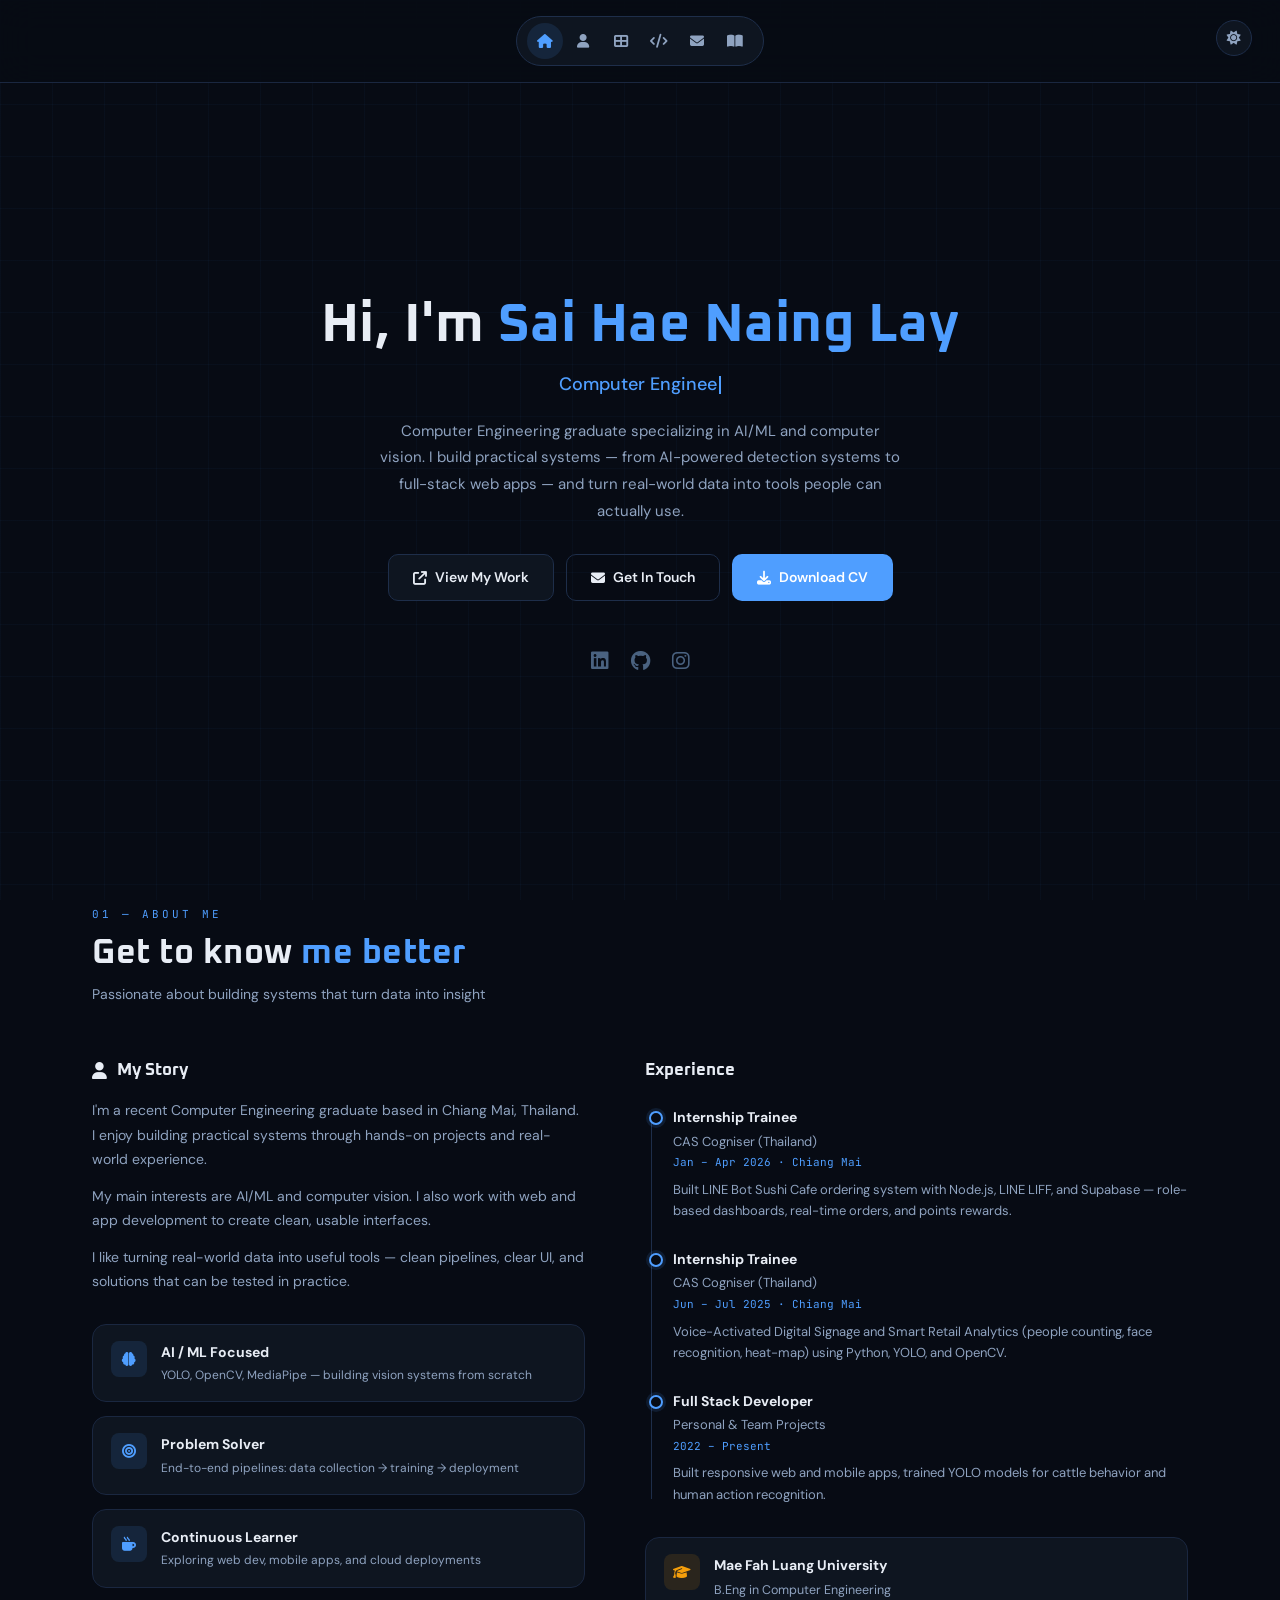
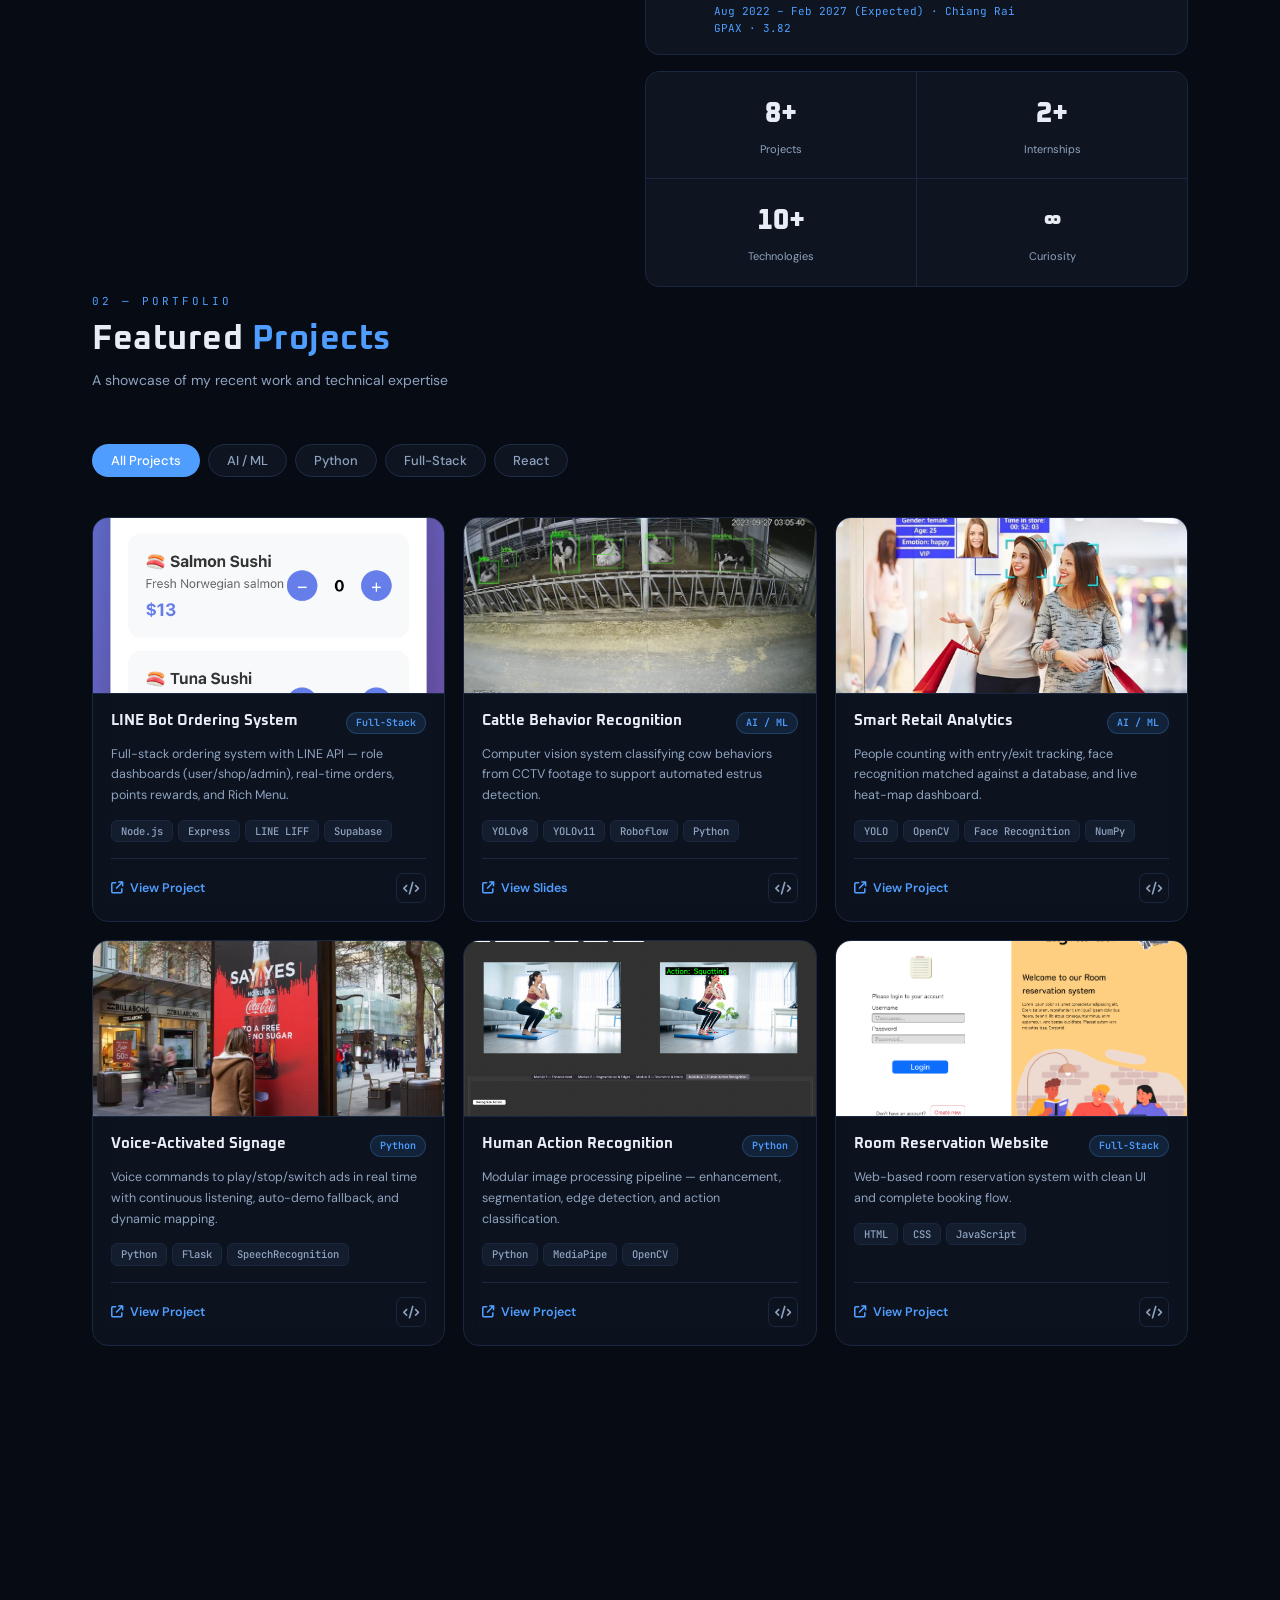
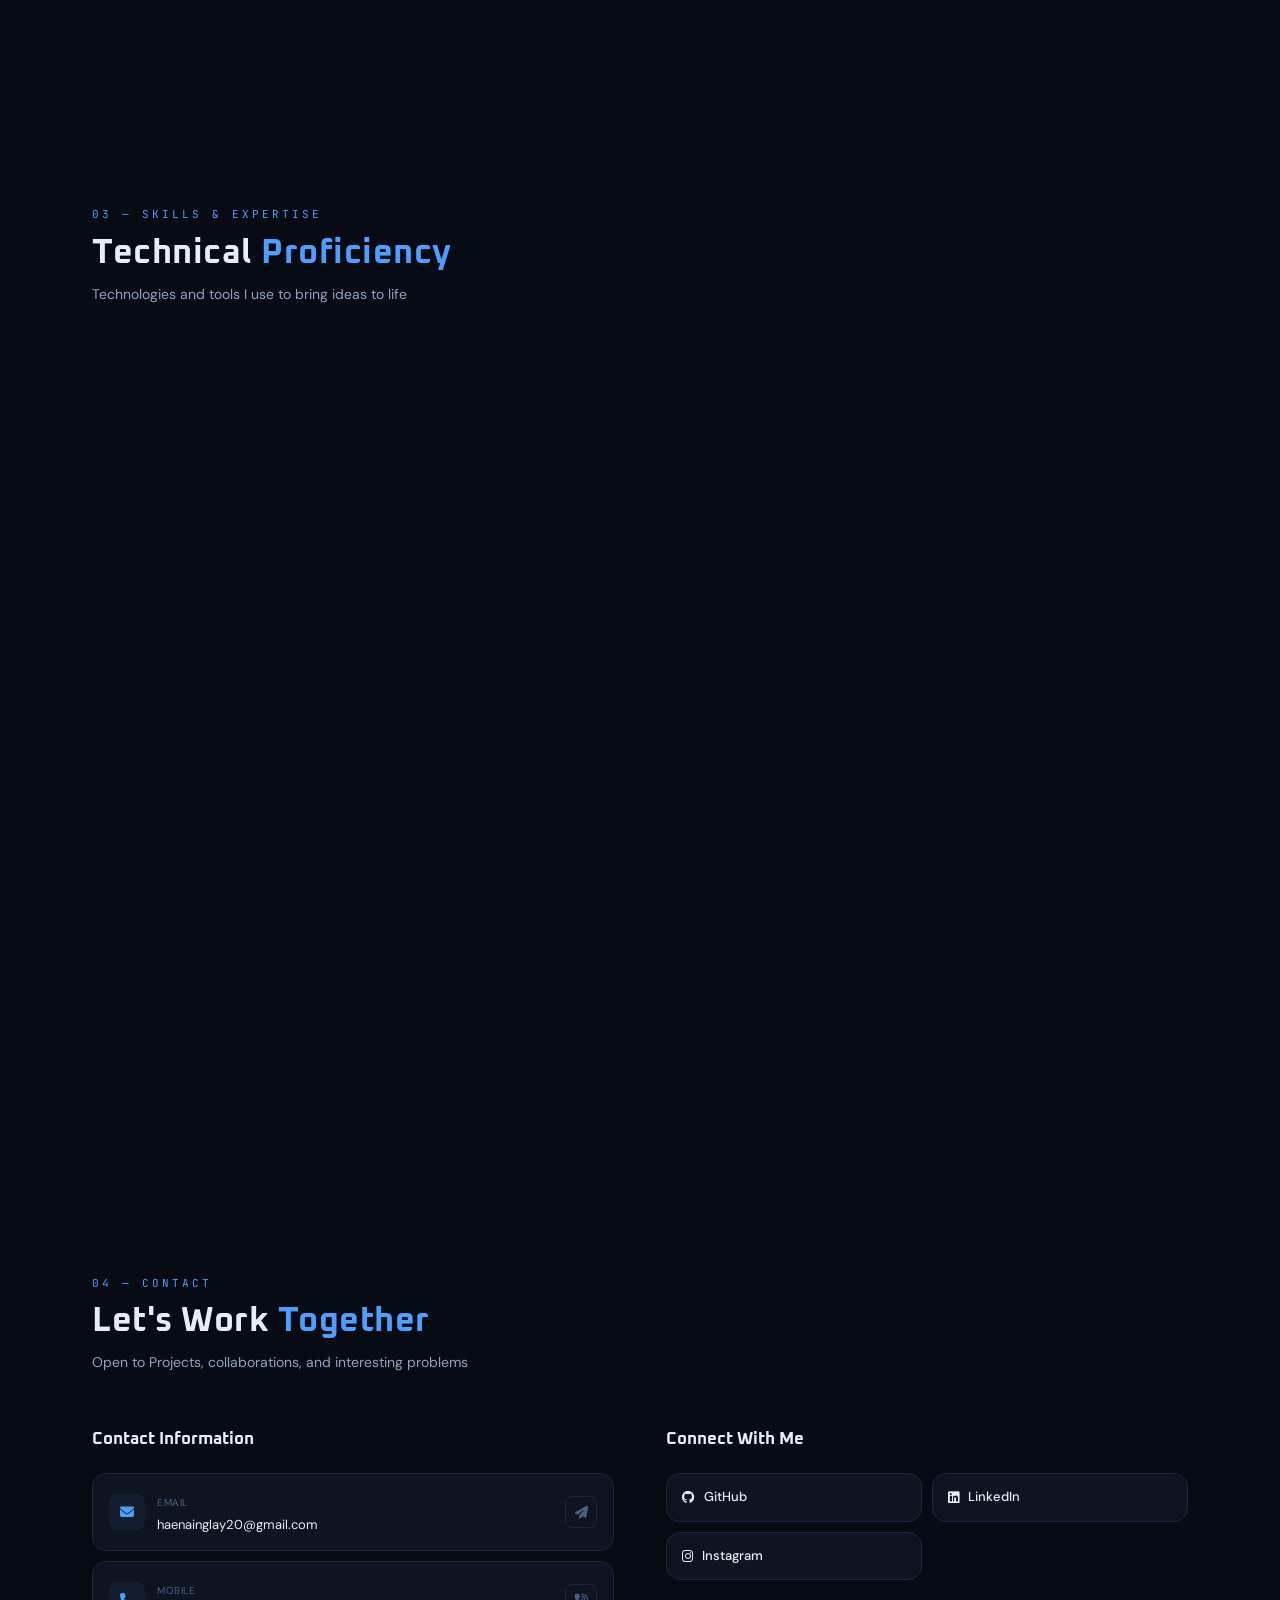
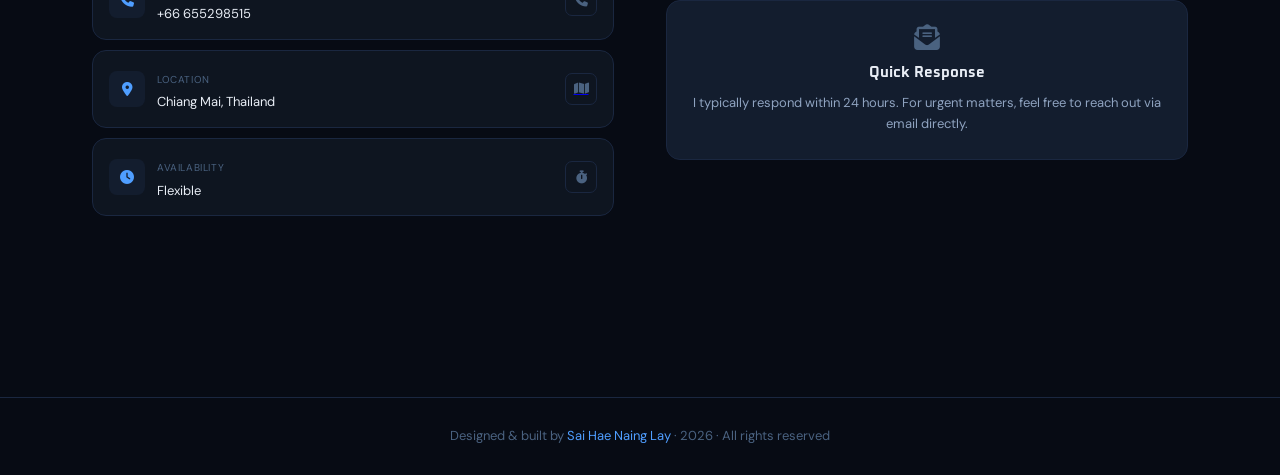
==== commit c92e26e6: "fix CV filename case mismatch" ====
--- a/index.html
+++ b/index.html
@@ -88,7 +88,7 @@
           <a href="#contact" class="btn btn-ghost"
             ><i class="fas fa-envelope"></i> Get In Touch</a
           >
-          <a href="professional_CV.pdf" target="_blank" class="btn btn-primary"
+          <a href="Professional_CV.pdf" target="_blank" class="btn btn-primary"
             ><i class="fas fa-download"></i> Download CV</a
           >
         </div>
